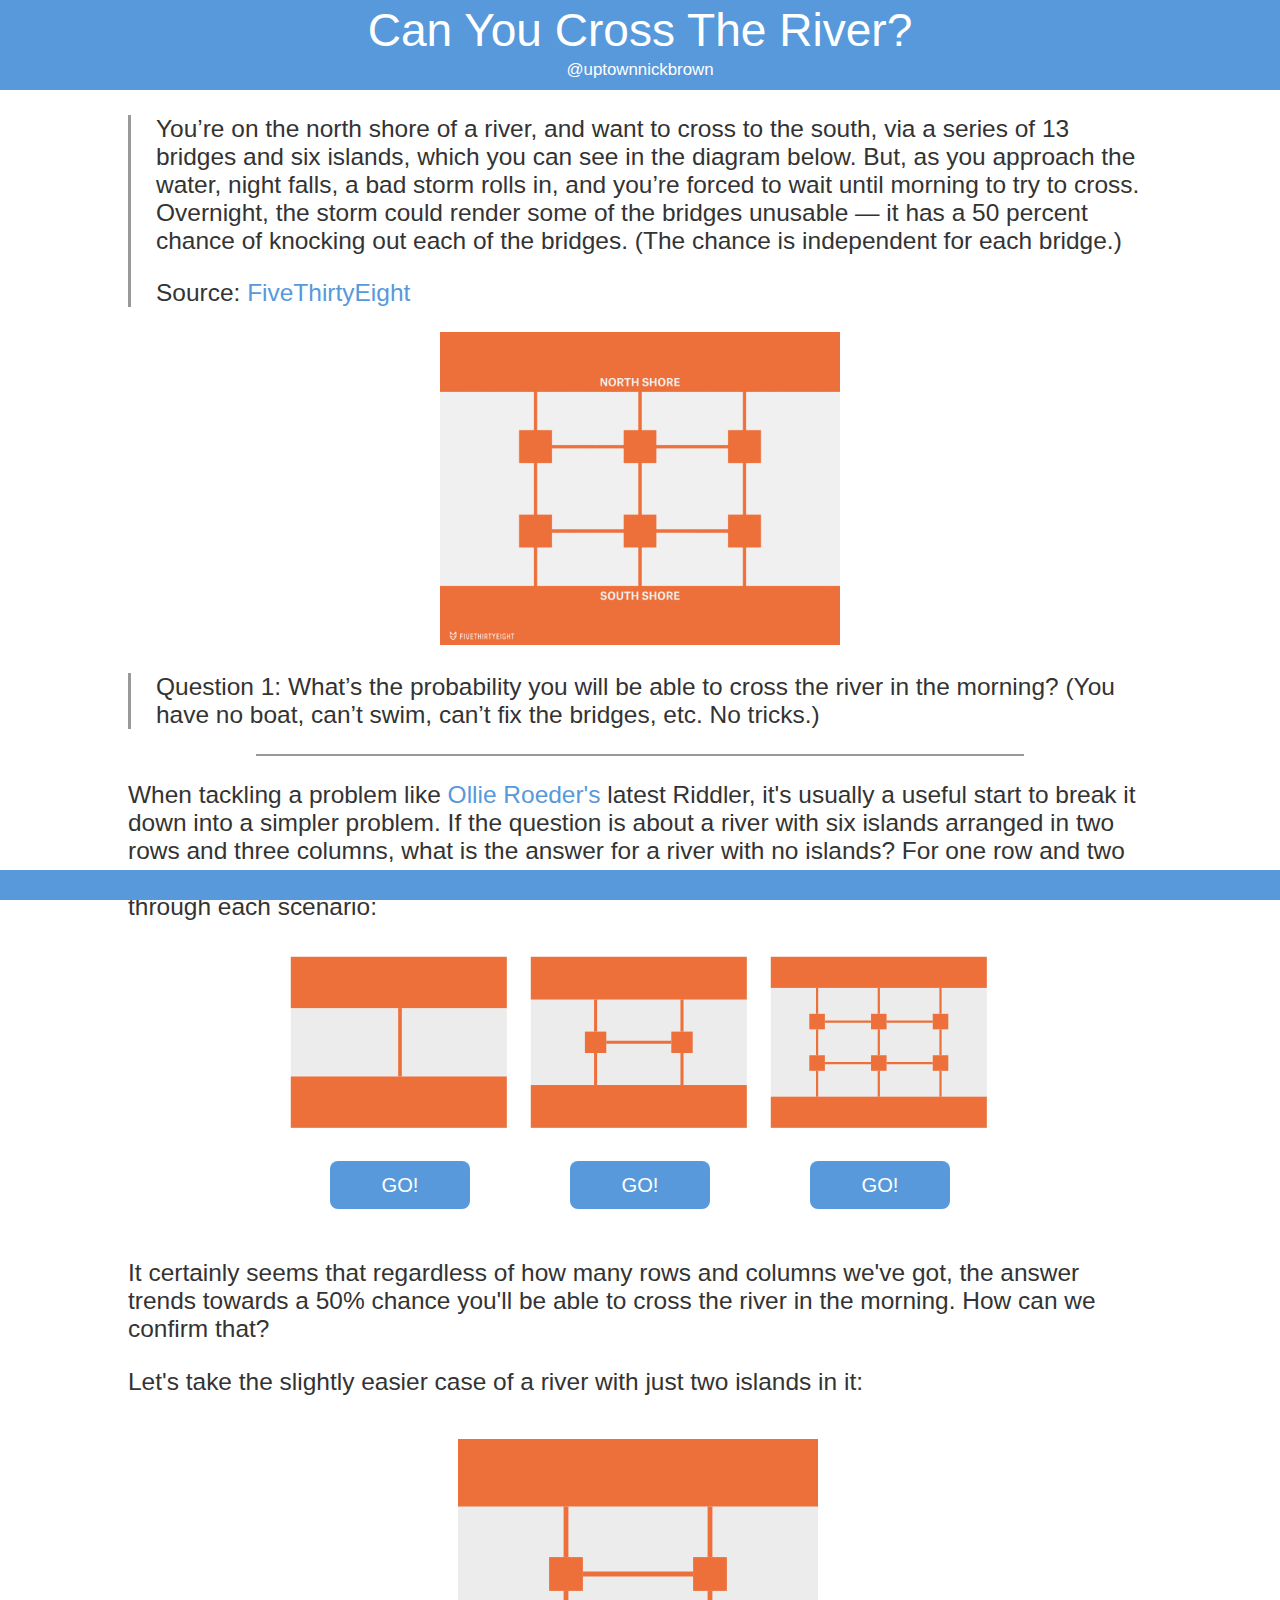
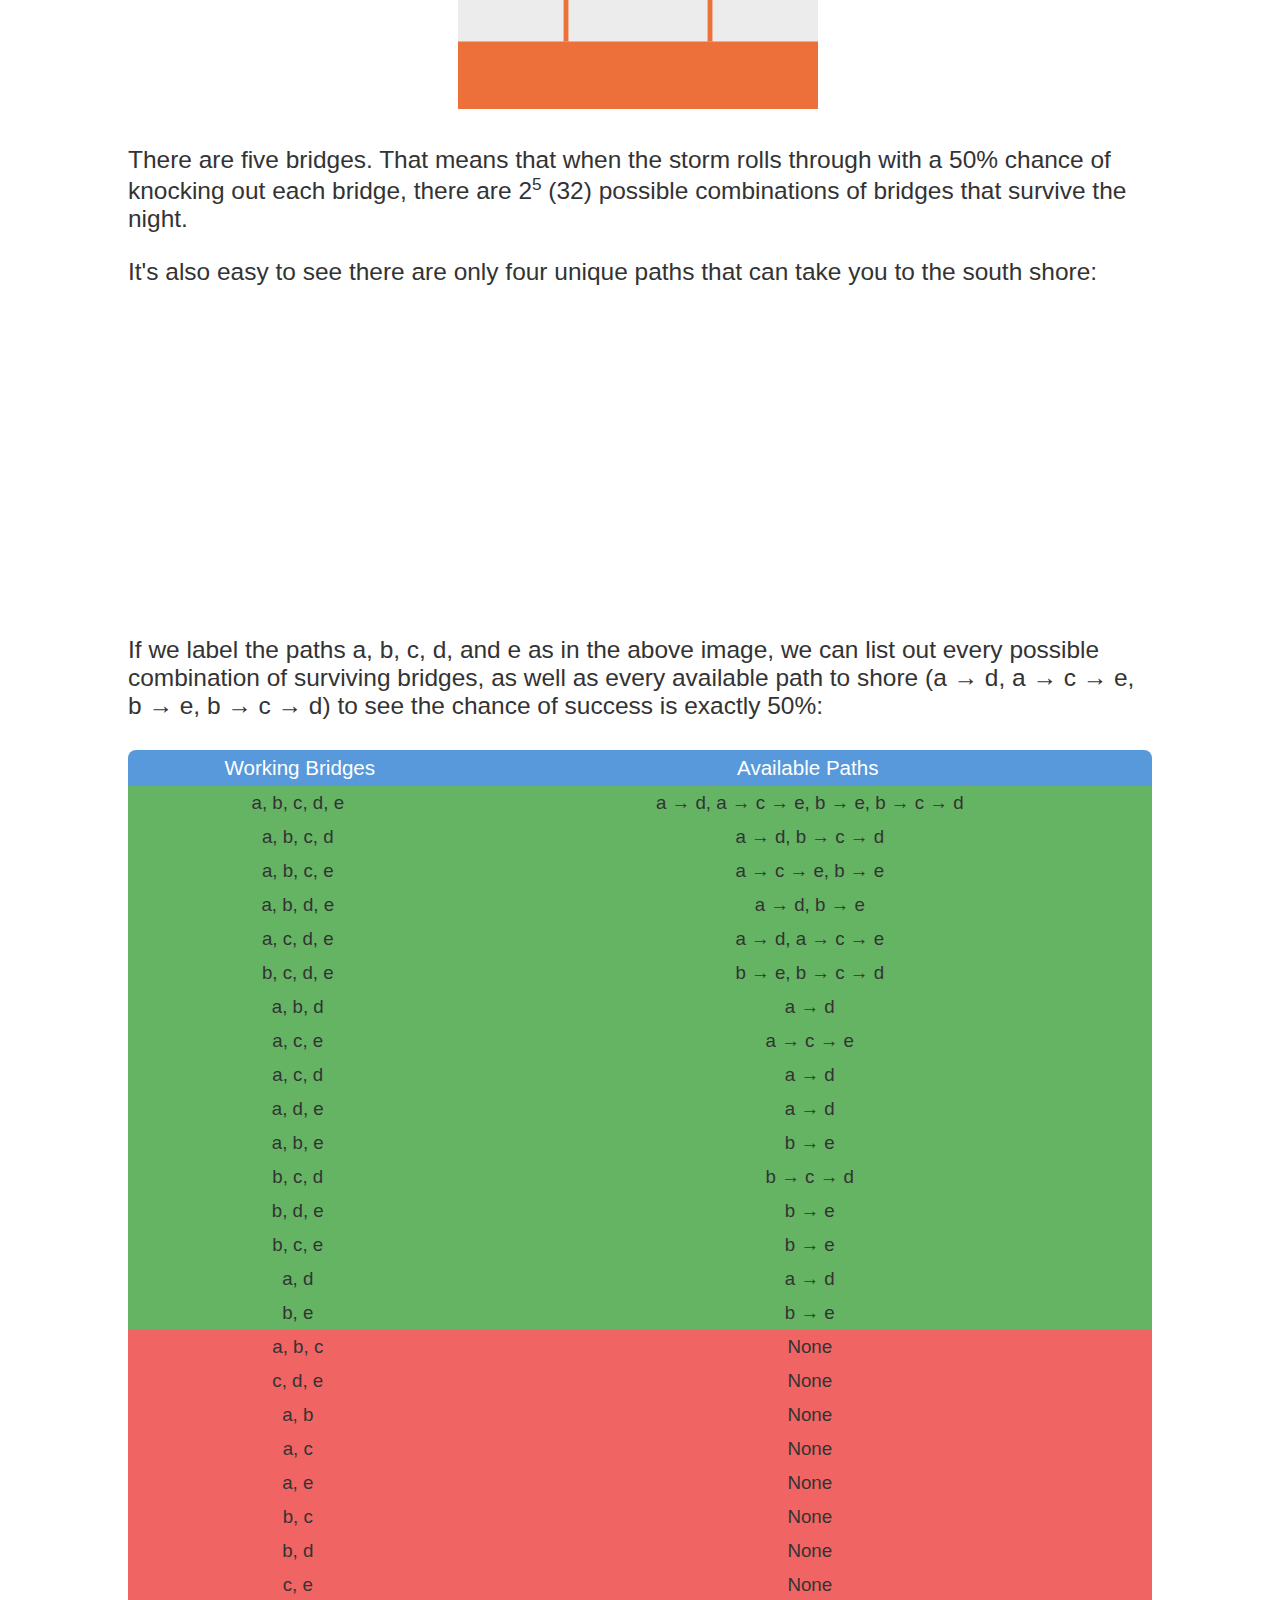
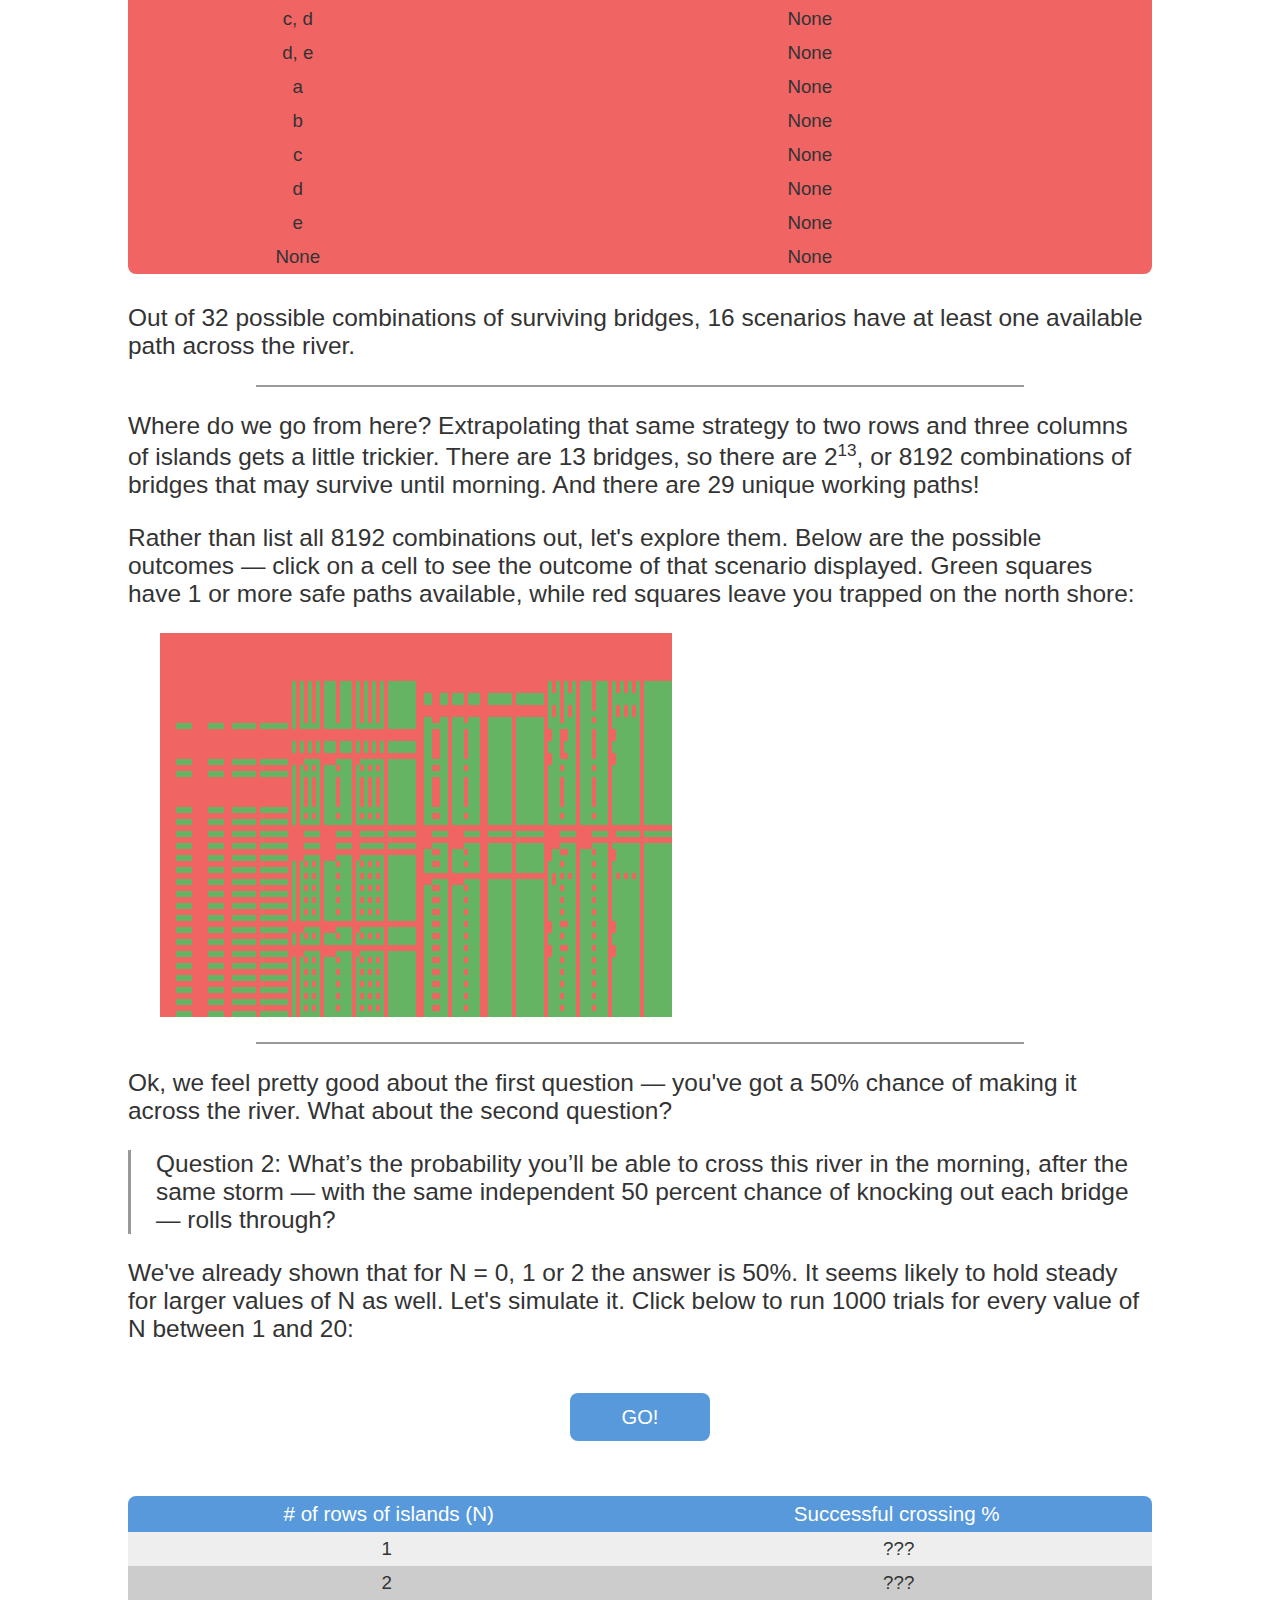
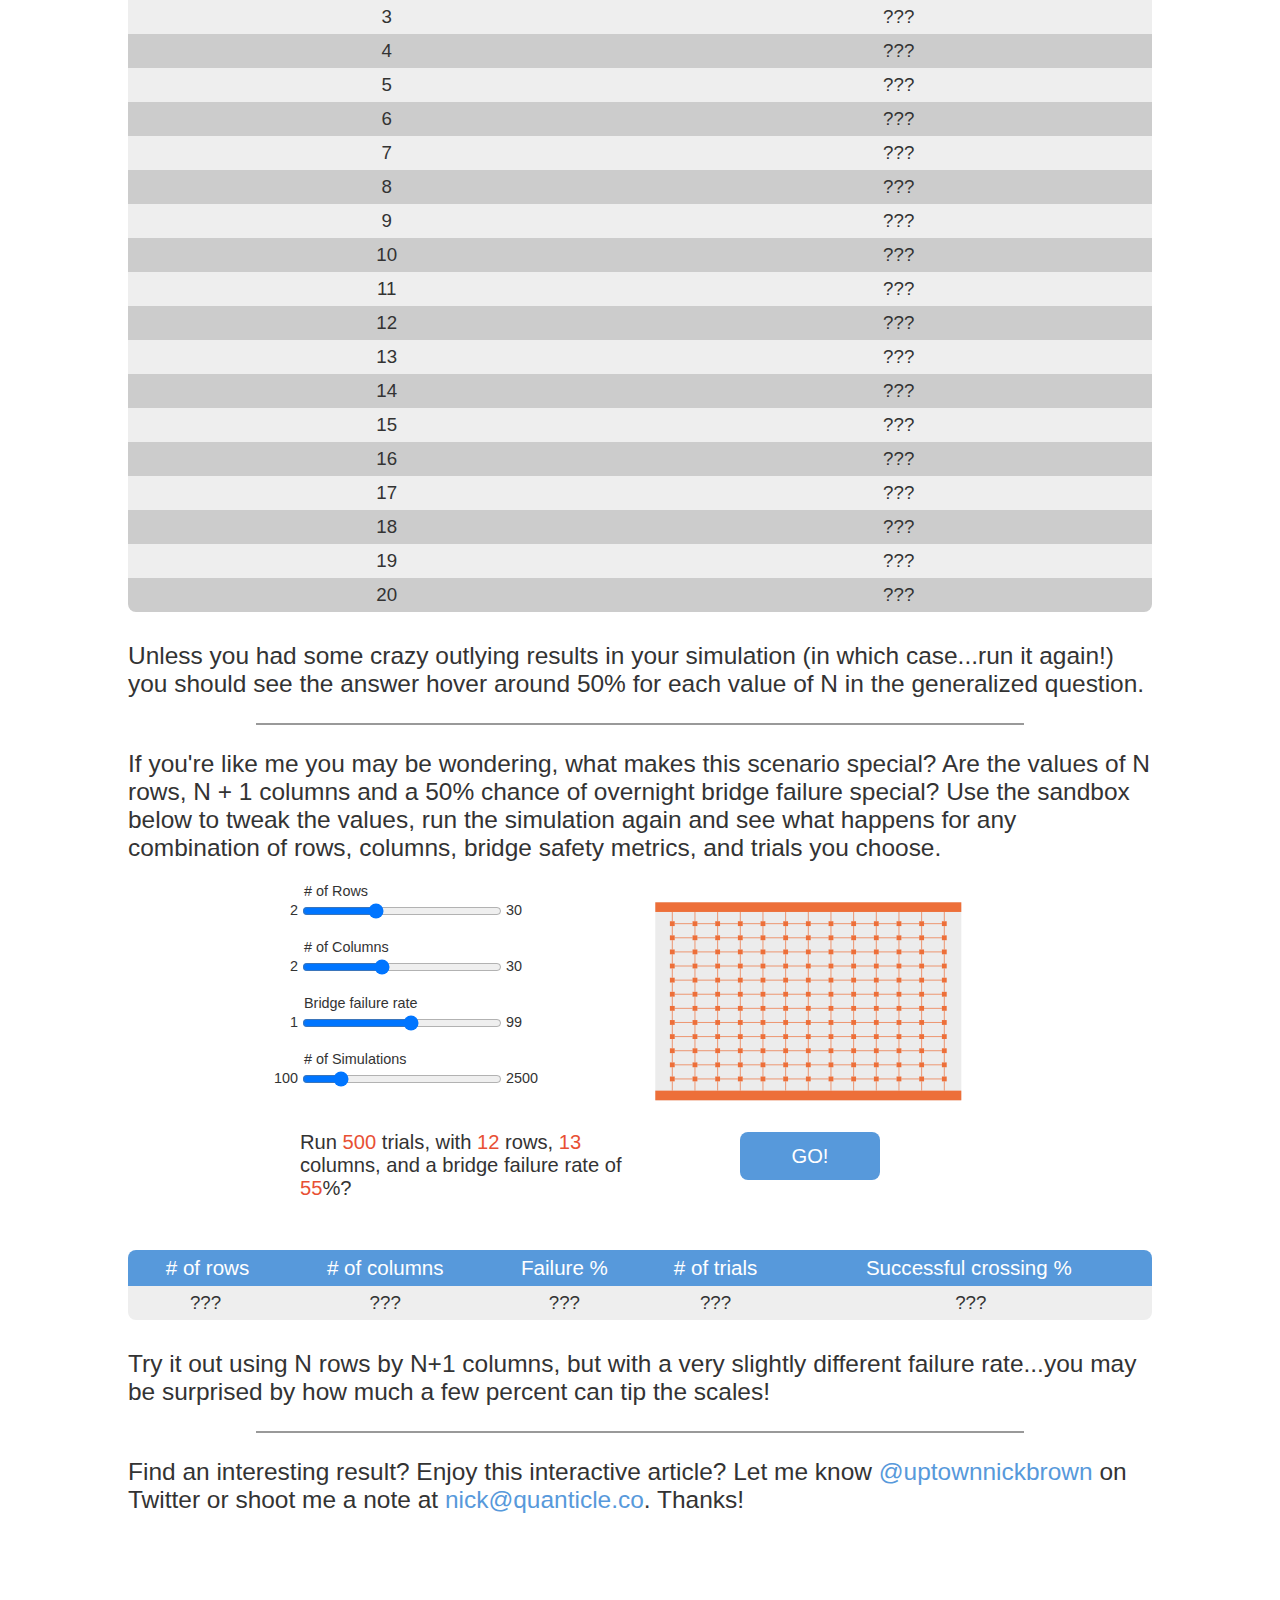
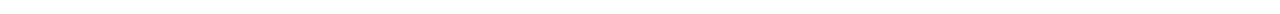
==== bridges/index.html @ 78961d3f "A little more copyediting and do %s not decimals for results" ====
<!DOCTYPE html>
<html>

<head>
  <meta charset="utf-8">
  <meta name="viewport" content="width=720px, initial-scale=1, user-scalable=no">
  <script type="text/javascript" src="./js/jquery-1.9.1.js"></script>
  <script type="text/javascript" src="./js/graphlib.js"></script>
  <script type="text/javascript" src="./js/heap.js"></script>
  <link rel="stylesheet" href="./css/style.css">
  <script type="text/javascript" src="./js/bridges.js"></script>
  <title>Night Falls. A Storm Rolls In. Can A Simulation Help You Cross The River?</title>
</head>

<body>
  <header>
    <h1>Can You Cross The River?</h1>
    <h3>
      <a class='twitter' href="https://twitter.com/uptownnickbrown">@uptownnickbrown</a>
    </h3>
  </header>
  <div class='mainContainer'>
    <section id='intro'>
      <blockquote>
        You’re on the north shore of a river, and want to cross to the south, via a series of 13 bridges and six islands, which you can see in the diagram below. But, as you approach the water, night falls, a bad storm rolls in, and you’re forced to wait until
        morning to try to cross. Overnight, the storm could render some of the bridges unusable — it has a 50 percent chance of knocking out each of the bridges. (The chance is independent for each bridge.)
        <p>Source: <a target="_blank" href="http://fivethirtyeight.com/features/night-falls-a-storm-rolls-in-can-you-cross-the-river/">FiveThirtyEight</a></p>
      </blockquote>
      <div class='introChart'>
        <img src='bridges.png'>
      </div>
      <blockquote>
        Question 1: What’s the probability you will be able to cross the river in the morning? (You have no boat, can’t swim, can’t fix the bridges, etc. No tricks.)
      </blockquote>
    </section>
    <hr/>
    <section id='simplify'>
      <p class='copy'>When tackling a problem like <a target="_blank"  href="https://twitter.com/ollie">Ollie Roeder's</a> latest Riddler, it's usually a useful start to break it down into a simpler problem. If the question is about a river with six islands arranged in two rows and three columns, what
        is the answer for a river with no islands? For one row and two columns of islands? Take a look at at these diagrams below and click to simulate 5000 runs through each scenario:</p>
      <div class='threeCharts'>
        <div class='inset zeroRow'>
            <div class='graphic'>
              </div>
              <div class="buttonBank">
                <button class="button goRedo">Go!</button>
              </div>
        </div>
        <div class='inset oneRow'>
          <div class='graphic'>
            </div>
            <div class="buttonBank">
              <button class="button goRedo go">Go!</button>
            </div>
        </div>
        <div class='inset twoRow'>
          <div class='graphic'>
            </div>
            <div class="buttonBank">
              <button class="button goRedo">Go!</button>
            </div>
        </div>
      </div>
      <p class='copy'>It certainly seems that regardless of how many rows and columns we've got, the answer trends towards a 50% chance you'll be able to cross the river in the morning. How can we confirm that?</p>
      <p class='copy'>Let's take the slightly easier case of a river with just two islands in it:</p>
      <div class='singleChart'>
        <div class='oneRow inset'>
          <div class='graphic'>
          </div>
        </div>
      </div>
      <p class='copy'>There are five bridges. That means that when the storm rolls through with a 50% chance of knocking out each bridge, there are 2<sup>5</sup> (32) possible combinations of bridges that survive the night.</p>
      <p class='copy'>It's also easy to see there are only four unique paths that can take you to the south shore:</p>
      <div class='singleChart'>
        <div class='oneRowAnimated inset'>
          <div class='graphic'>
          </div>
        </div>
      </div>
      <p class='copy'>If we label the paths a, b, c, d, and e as in the above image, we can list out every possible combination of surviving bridges, as well as every available path to shore (a → d, a → c → e, b → e, b → c → d) to see the chance of success is exactly 50%:</p>
      <table class='resultTable'>
        <thead>

 <tr>
            <th>Working Bridges</th>
            <th>Available Paths</th>
          </tr>
        </thead>
        <tbody class="pathResults">
          <tr> <td>a, b, c, d, e</td> <td>a → d, a → c → e, b → e, b → c → d</td> </tr>
          <tr> <td>a, b, c, d</td> <td>a → d, b → c → d</td> </tr>
          <tr> <td>a, b, c, e</td> <td>a → c → e, b → e</td> </tr>
          <tr> <td>a, b, d, e</td> <td>a → d, b → e</td> </tr>
          <tr> <td>a, c, d, e</td> <td>a → d, a → c → e</td> </tr>
          <tr> <td>b, c, d, e</td> <td>b → e, b → c → d</td> </tr>
          <tr> <td>a, b, d</td> <td>a → d</td> </tr>
          <tr> <td>a, c, e</td> <td>a → c → e</td> </tr>
          <tr> <td>a, c, d</td> <td>a → d</td> </tr>
          <tr> <td>a, d, e</td> <td>a → d</td> </tr>
          <tr> <td>a, b, e</td> <td>b → e</td> </tr>
          <tr> <td>b, c, d</td> <td>b → c → d</td> </tr>
          <tr> <td>b, d, e</td> <td>b → e</td> </tr>
          <tr> <td>b, c, e</td> <td>b → e</td> </tr>
          <tr> <td>a, d</td> <td>a → d</td> </tr>
 <tr> <td>b, e</td> <td>b → e</td> </tr>
 <tr class="noPaths"> <td>a, b, c</td> <td>None</td> </tr>
 <tr class="noPaths"> <td>c, d, e</td> <td>None</td> </tr>
 <tr class="noPaths"> <td>a, b</td> <td>None</td> </tr>
 <tr class="noPaths"> <td>a, c</td> <td>None</td> </tr>
 <tr class="noPaths"> <td>a, e</td> <td>None</td> </tr>
 <tr class="noPaths"> <td>b, c</td> <td>None</td> </tr>
 <tr class="noPaths"> <td>b, d</td> <td>None</td> </tr>
 <tr class="noPaths"> <td>c, e</td> <td>None</td> </tr>
 <tr class="noPaths"> <td>c, d</td> <td>None</td> </tr>
 <tr class="noPaths"> <td>d, e</td> <td>None</td> </tr>
 <tr class="noPaths"> <td>a</td> <td>None</td> </tr>
 <tr class="noPaths"> <td>b</td> <td>None</td> </tr>
 <tr class="noPaths"> <td>c</td> <td>None</td> </tr>
 <tr class="noPaths"> <td>d</td> <td>None</td> </tr>
 <tr class="noPaths"> <td>e</td> <td>None</td> </tr>
 <tr class="noPaths"> <td>None</td> <td>None</td> </tr>
</tbody>
      </table>
      <p class='copy'>Out of 32 possible combinations of surviving bridges, 16 scenarios have at least one available path across the river.
    </section>
      <hr/>
    <section id='question-1'>
      <p class='copy'>Where do we go from here? Extrapolating that same strategy to two rows and three columns of islands gets a little trickier. There are 13 bridges, so there are 2<sup>13</sup>, or 8192 combinations of bridges that may survive until morning. And there are 29 unique working paths!</p>
      <!--<div class='singleChart'>
        <div class='twoRowAnimated inset'>
          <div class='graphic'>
          </div>
        </div>
      </div> -->
      <p class='copy'>Rather than list all 8192 combinations out, let's explore them. Below are the possible outcomes — click on a cell to see the outcome of that scenario displayed. Green squares have 1 or more safe paths available, while red squares leave you trapped on the north shore:</p>
      <div class='twoCharts'>
        <div class='allCombos'>
        </div>
        <div class='comboDisplay'>
        </div>
      </div>
    </section>
      <hr/>
    <section id='question-2'>
      <p class='copy'>Ok, we feel pretty good about the first question — you've got a 50% chance of making it across the river. What about the second question?</p>
      <blockquote>
        Question 2: What’s the probability you’ll be able to cross this river in the morning, after the same storm — with the same independent 50 percent chance of knocking out each bridge — rolls through?
      </blockquote>
      <p class='copy'>We've already shown that for N = 0, 1 or 2 the answer is 50%. It seems likely to hold steady for larger values of N as well. Let's simulate it. Click below to run 1000 trials for every value of N between 1 and 20:</p>
      <div class="buttonBank">
        <button class="button goRedo go">Go!</button>
      </div>
          <table class='resultTable'>
            <thead>

 <tr>
                <th># of rows of islands (N)</th>
                <th>Successful crossing %</th>
              </tr>
            </thead>
            <tbody class="simulationResults">

 <tr>
                <td>1</td>
                <td>???</td>
              </tr>

 <tr>
                <td>2</td>
                <td>???</td>
              </tr>

 <tr>
                <td>3</td>
                <td>???</td>
              </tr>

 <tr>
                <td>4</td>
                <td>???</td>
              </tr>

 <tr>
                <td>5</td>
                <td>???</td>
              </tr>

 <tr>
                <td>6</td>
                <td>???</td>
              </tr>

 <tr>
                <td>7</td>
                <td>???</td>
              </tr>

 <tr>
                <td>8</td>
                <td>???</td>
              </tr>

 <tr>
                <td>9</td>
                <td>???</td>
              </tr>

 <tr>
                <td>10</td>
                <td>???</td>
              </tr>

 <tr>
                <td>11</td>
                <td>???</td>
              </tr>

 <tr>
                <td>12</td>
                <td>???</td>
              </tr>

 <tr>
                <td>13</td>
                <td>???</td>
              </tr>

 <tr>
                <td>14</td>
                <td>???</td>
              </tr>

 <tr>
                <td>15</td>
                <td>???</td>
              </tr>

 <tr>
                <td>16</td>
                <td>???</td>
              </tr>

 <tr>
                <td>17</td>
                <td>???</td>
              </tr>

 <tr>
                <td>18</td>
                <td>???</td>
              </tr>

 <tr>
                <td>19</td>
                <td>???</td>
              </tr>

 <tr>
                <td>20</td>
                <td>???</td>
              </tr>
            </tbody>
          </table>
          <p class='copy'>Unless you had some crazy outlying results in your simulation (in which case...run it again!) you should see the answer hover around 50% for each value of N in the generalized question.</p>
    </section>
  <hr/>
    <section id='explore'>
      <p class='copy'>If you're like me you may be wondering, what makes this scenario special? Are the values of N rows, N + 1 columns and a 50% chance of overnight bridge failure special? Use the sandbox below to tweak the values, run the simulation again and see what happens for any combination of rows, columns, bridge safety metrics, and trials you choose.</p>
      <div class='simulation'>
        <div class='controls'>
          <div class="slider rowSlider">
            <div class='slider-label'># of Rows</div>
            <input id="slider-input" class="slider-input" type="range" min="2" value="12" max="30">
          </div>
          <div class="slider colSlider">
            <div class='slider-label'># of Columns</div>
            <input id="slider-input" class="slider-input" type="range" min="2" value="13" max="30">
          </div>
          <div class="slider bridgeSlider">
            <div class='slider-label'>Bridge failure rate</div>
            <input id="slider-input" class="slider-input" type="range" min="1" value="55" max="99">
          </div>
          <div class="slider simSlider">
            <div class='slider-label'># of Simulations</div>
            <input id="slider-input" class="slider-input" type="range" min="100" value="500" max="2500">
          </div>
          <p class='simulationTag'>Run <span class='liveResult trialCount'></span> trials, with <span class='liveResult rowCount'></span> rows, <span class='liveResult columnCount'></span> columns, and a bridge failure rate of <span class='liveResult percentage'></span>%?</p>
        </div>
        <div class='simOutput'>
          <div class='inset'>
            <div class='graphic'>
            </div>
          </div>
          <div class="buttonBank">
            <button class="button goRedo">Go!</button>
          </div>
        </div>
        </div>
        <div class='output'>
          <table class='resultTable'>
            <thead>
              <tr>
                <th># of rows</th>
                <th># of columns</th>
                <th>Failure %</th>
                <th># of trials</th>
                <th>Successful crossing %</th>
              </tr>
            </thead>
            <tbody class="customSimResults">
              <tr class='dummyRow'><td>???</td><td>???</td><td>???</td><td>???</td><td>???</td></tr>
            </tbody>
          </table>
        </div>
        <p class='copy '>Try it out using N rows by N+1 columns, but with a very slightly different failure rate...you may be surprised by how much a few percent can tip the scales!</p>
        <hr/>
      <p class='copy '>Find an interesting result? Enjoy this interactive article? Let me know <a target="_blank"  class='twitter' href="https://twitter.com/uptownnickbrown">@uptownnickbrown</a> on Twitter or shoot me a note at <a id='twitter' href="mailto:nick@quanticle.co">nick@quanticle.co</a>. Thanks!</p>

    </section>
  <footer>
</footer>
</body>

</html>
---- bridges/css/style.css ----
/* General styles */

body {
    font-family: Roboto, Helvetica, Arial;
    font-size: .9em;
    color: #333;
    margin: 0;
}

.mainContainer {
    width:100%;
    min-width:720px;
	margin: 0 auto;
}

section {
	margin: 0 auto;
}

hr {
  color: #999;
  border: 1px solid #999;
  margin: 25px 20% 25px 20%;
}

header {
    width: 100%;
    height: 90px;
    background-color: #5799db;
    clear: both;
    min-width:720px;
}
footer {
    height: 30px;
    background-color: #5799db;
    width: 100%;
    position: fixed;
    bottom: 0;
    border-top: 2px solid white;
}

.tenRunTrial {
	background: #efefff;
	width: 100%;
	padding-top: 10px;
	padding-bottom: 25px;
}

/* Fun Buttons */

.button {
    width: 140px;
    height: 48px;
    text-align: center;
    line-height: 48px;
    border-radius: 8px;
    font-family: Roboto, Helvetica, Arial;
    font-size: 1.4em;
    background-color: #5799db;
    color: #fff;
    text-transform: uppercase;
    text-decoration: none;
        border: 0;
        cursor: pointer;
        overflow: visible;
        padding: 0;
        -webkit-appearance: button; /* for input */
        -webkit-user-select: none; /* for button */
           -moz-user-select: none;
            -ms-user-select: none;
            margin: 25px auto;
}


.buttonBank {
	margin: 0 auto;
	width: 100%;
	text-align: center;
  display: inline-block;
}


@-webkit-keyframes pulse {
  0% { background-color: #5799db; -webkit-transform:rotate(0deg); transform:rotate(0deg); width: 140px;}
  1% { background-color: #5799db; -webkit-transform:rotate(5deg); transform:rotate(5deg);}
  2% { -webkit-transform:rotate(-4deg); transform:rotate(-4deg);}
  3% { background-color: #59b1f0; -webkit-transform:rotate(3deg); transform:rotate(3deg); width: 160px;}
  4% { -webkit-transform:rotate(-2deg); transform:rotate(-2deg);}
  5% { background-color: #5799db; -webkit-transform:rotate(0deg);  transform:rotate(0deg); width: 140px;}
}


a.button.go {
  -webkit-animation-name: pulse;
  -moz-animation-name: pulse;
  animation-name: pulse;
  -webkit-animation-duration: 15s;
  -moz-animation-duration: 15s;
  animation-duration: 15s;
  -webkit-animation-iteration-count: 2;
  -moz-animation-iteration-count: 2;
  animation-iteration-count: 2;
}

.go:hover {
	-webkit-animation: pulse 15s 1;
	-moz-animation: pulse 15s 1;
	animation: pulse 15s 1;
}




/* Typography */

blockquote {
  box-sizing:border-box;
  border-left: 3px solid #999;
  padding-left:25px;
}

blockquote, .copy, label, output {
    font-family: Roboto, Helvetica, Arial;
    vertical-align: middle;
    text-align: left;
    margin: 25px auto;
    text-decoration: none;
    font-weight: 100;
    font-size: 1.7em;
        max-width:1024px;
        width:80%;
        text-decoration: none;
}

.simulationTag {
  font-weight: 100;
  font-size: 1.4em;
}

.controls {
  width: 50%;
}

.simOutput {
  width: 50%;
  height: 220px;
  align-items: center;
}

.simOutput .graphic {
  width:100%;
  height:220px;
  margin: 0 auto;
  align-items: center;
}

.copy a {
      text-decoration: none;
      color: #5799db;
}

.buttonBank .copy {
	vertical-align: baseline;
}

.sliderBank {
	display: block;
	margin: 25px auto;
	text-align: center;
}

#explore {
	margin-bottom: 100px;
}

h1 {
    font-family: Roboto, Helvetica, Arial;
    line-height: 60px;
    vertical-align: middle;
    font-size: 3.2em;
    text-align: center;
    margin: 0 0 0 0;
    color: #fff;
    font-weight: 500;
}
h3 {
    font-family: Roboto, Helvetica, Arial;
    vertical-align: middle;
    text-align: center;
    margin: 0;
    color: #fff;
    text-decoration: none;
    font-weight: 300;
}
.twitter {
    color: #fff;
    text-decoration: none;
}

.copy .twitter {
  color: #5799db;
}

blockquote a {
  color: #5799db;
  text-decoration:none;
}

.copyright {
    text-align: right;
    line-height: 3px;
    color: #fff;
    font-family: Roboto, Helvetica, Arial;
    padding-right: 15px;
}

sup {
  font-size: .7em;
}

/* Bridge charts */
.introChart {
  width:400px;
  margin: 0px auto;
}

.introChart img {
  width: 100%;
}

.simulation {
  width:680px;
  margin: 0px auto;
  display:flex;
}

.threeCharts {
  width:720px;
  margin: 0px auto;
  display:flex;
}

.threeCharts .inset {
  width:240px;
  margin: 0px auto;
}

.threeCharts .inset .graphic {
  width:100%;
  height:190px;
  margin: 0 auto;
}

.threeCharts svg {
  transition: all 300ms;
}

.result {
    font-family: Roboto, Helvetica, Arial;
    vertical-align: middle;
    text-align: center;
    margin: 5px auto;
    text-decoration: none;
    font-weight: 100;
}

.twoCharts {
  width:90%;
  max-width: 1024px;
  min-width:900px;
  margin: 0px auto;
  display:flex;
  align-items: center;
}

.twoCharts .inset {
  width:340px;
  margin: 0px auto;
}

.allCombos {
  margin: 0px auto;
  width: 512px;
  height: 384px;
}

.twoCharts .comboDisplay {
  margin: 0px auto;
  width: 384px;
  height: 384px;
}

.singleChart {
  width:600px;
  margin: 0px auto;
}

.singleChart .inset .graphic{
  width:400px;
  margin: 0px auto;
  height:300px;
}

/* Live Results */


/* Table styles */
.resultTable {
    margin: 30px auto;
    font-family: Roboto, Helvetica, Arial;
    font-size: 1.3em;
    border-spacing: 0px;
    width: 80%;
    font-weight: 300;
}

.resultTable td {
    padding: 6px 6px 6px 6px;
}
.resultTable th {
    font-size: 1.1em;
    padding: 6px 2px 6px 2px;
    font-weight: 400;
}
.resultTable tr {
    margin-bottom: .5em;
}

thead tr {
    background-color: #5799db;
    color: #fff;
}
thead tr th:first-child {
    border-top-left-radius: 8px;
    padding-left: 6px;
}
thead tr th:last-child {
    border-top-right-radius: 8px;
    padding-right: 6px;
}

tbody tr:last-child td:first-child {
    border-bottom-left-radius: 8px;
}
tbody tr:last-child td:last-child {
    border-bottom-right-radius: 8px;
}

th, td {
    text-align: center;

}

.pathResults tr {
  background-color:#64B464;
}

.pathResults .noPaths {
  background-color: #F06464;
}

.simulationResults tr:nth-child(odd) {
    background-color: #eee;
}
.simulationResults tr:nth-child(even) {
    background-color: #ccc;
}
.customSimResults tr:nth-child(odd) {
    background-color: #eee;
}
.customSimResults tr:nth-child(even) {
    background-color: #ccc;
}

/* Live Results */
.liveResult {
	color: #e85034;
	font-weight: 300;
	transition: all 0.5s ease-out;
}

/* Media Queries have to come last */

@media screen and (max-width: 1260px) {


}

@media screen and (max-width: 1000px) {
  .twoCharts {
display: block;
min-width:720px;
  }

      .allCombos {
    margin: 0px auto;
    width: 512px;
    height: 384px;
  }

  .twoCharts .comboDisplay {

    display:block;
    margin: 25px auto;
    width: 460px;
    height: 0px;
  }
}

/* Sliders */

/* Number slider ------------------- */

.slider {
    position: relative;
    display: block;
    margin: -4px 6px 0 0;
    height: 60px;
    width: 200px;
}


/* Label ------------------- */

.slider-label {
  margin-left:4px;
  margin-bottom:2px;
}

.slider:active .slider-label {
    color: hsla(0,0%,0%,.7);
    transition-delay: 0;
}


/* Input ------------------- */

.slider-input {
    position: relative;
    vertical-align: middle;
    width: 200px;
    border-radius: 20px;
    background: hsl(0,0%,80%);
    box-shadow: 0 1px 0 hsla(0,0%,100%,.6);
    overflow: hidden;
}

.slider-input::-webkit-slider-thumb,
.slider-input::slider-thumb {
    appearance: none;
    border-radius: 20px;
    width: 20px;
    height: 20px;
    border: 5px solid hsl(0,0%,80%);
    cursor: pointer;
    background: hsl(0,0%,40%);
    box-shadow: inset 0 1px 2px hsla(0,0%,0%,.4);
    transition: border-width .2s cubic-bezier(.26, .08, .15, 1);
}

.slider-input:active::-webkit-slider-thumb,
.slider-input:active::slider-thumb {
    border: 0px solid hsl(0,0%,80%);
    transition-duration: .1;
}

.min {
  position: absolute;
  top: 19px;
  left: -10px;
}


.simSlider .min {
  position: absolute;
  top: 19px;
  left: -26px;
}

.max {
  position: absolute;
  top: 19px;
  left: 206px;
}

@media screen and (max-width: 720px) {
  .twoCharts .comboDisplay {

    display:block;
    margin: 25px auto;
    width: 350px;
    height: 0px;
  }
}

@media screen and (max-width: 600px) {

}

@media screen and (max-width: 420px) {
    h1 {
        font-size: 2.4em;
        line-height: 40px;
    }
    h3 {
        font-size: 1em;
    }
    header {
        height: 70px;
    }
}
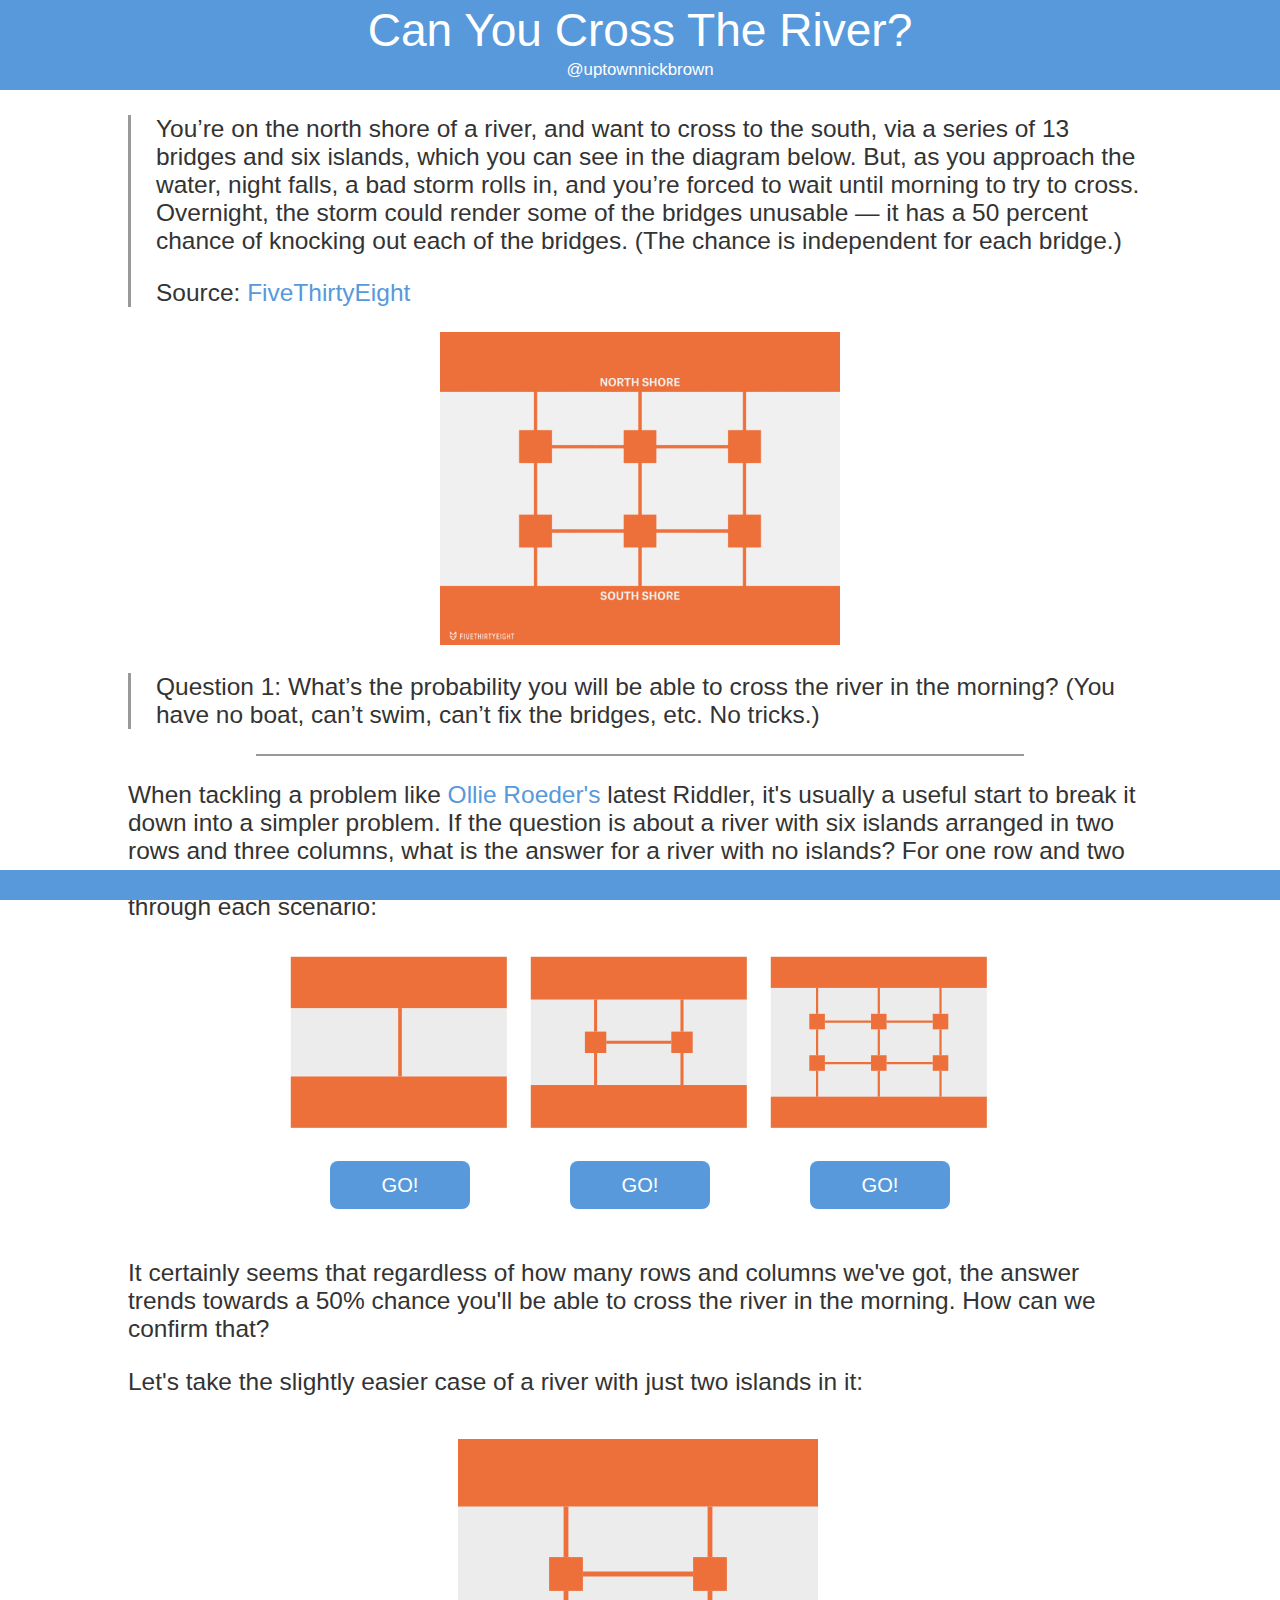
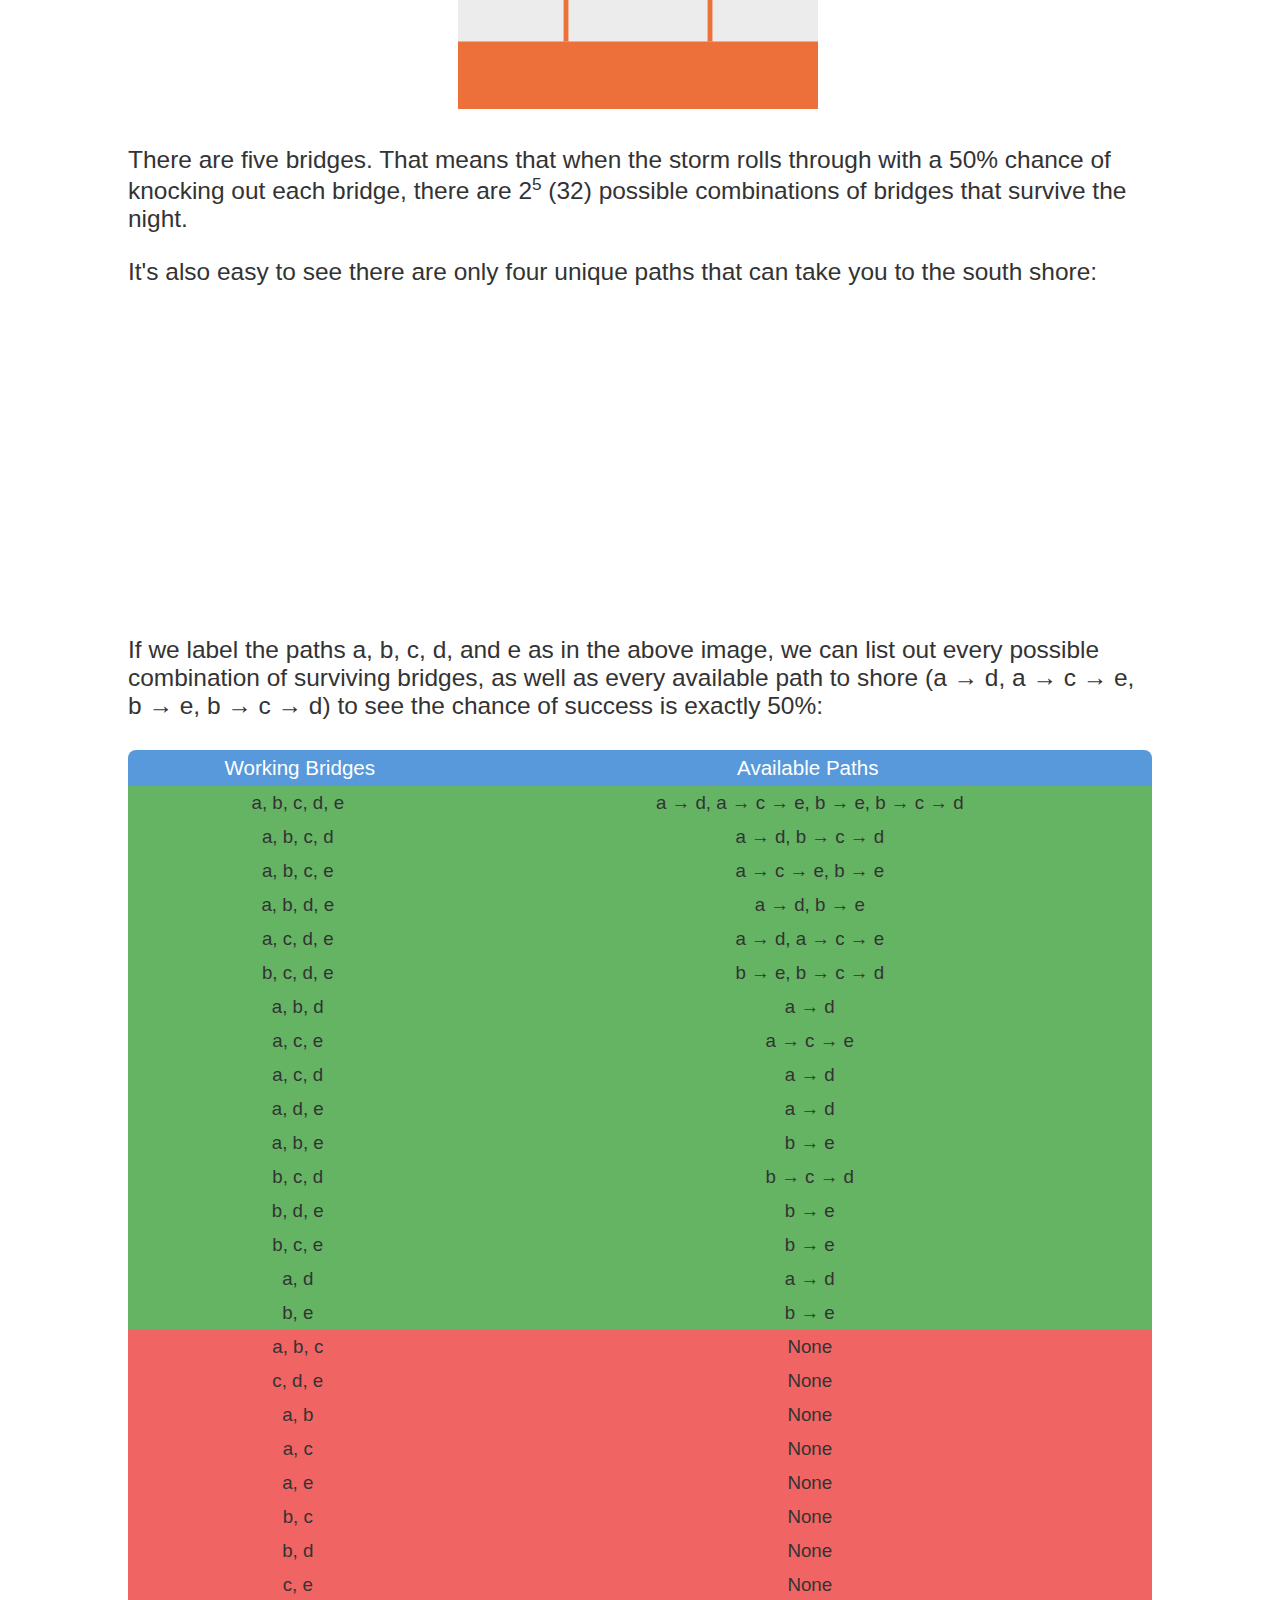
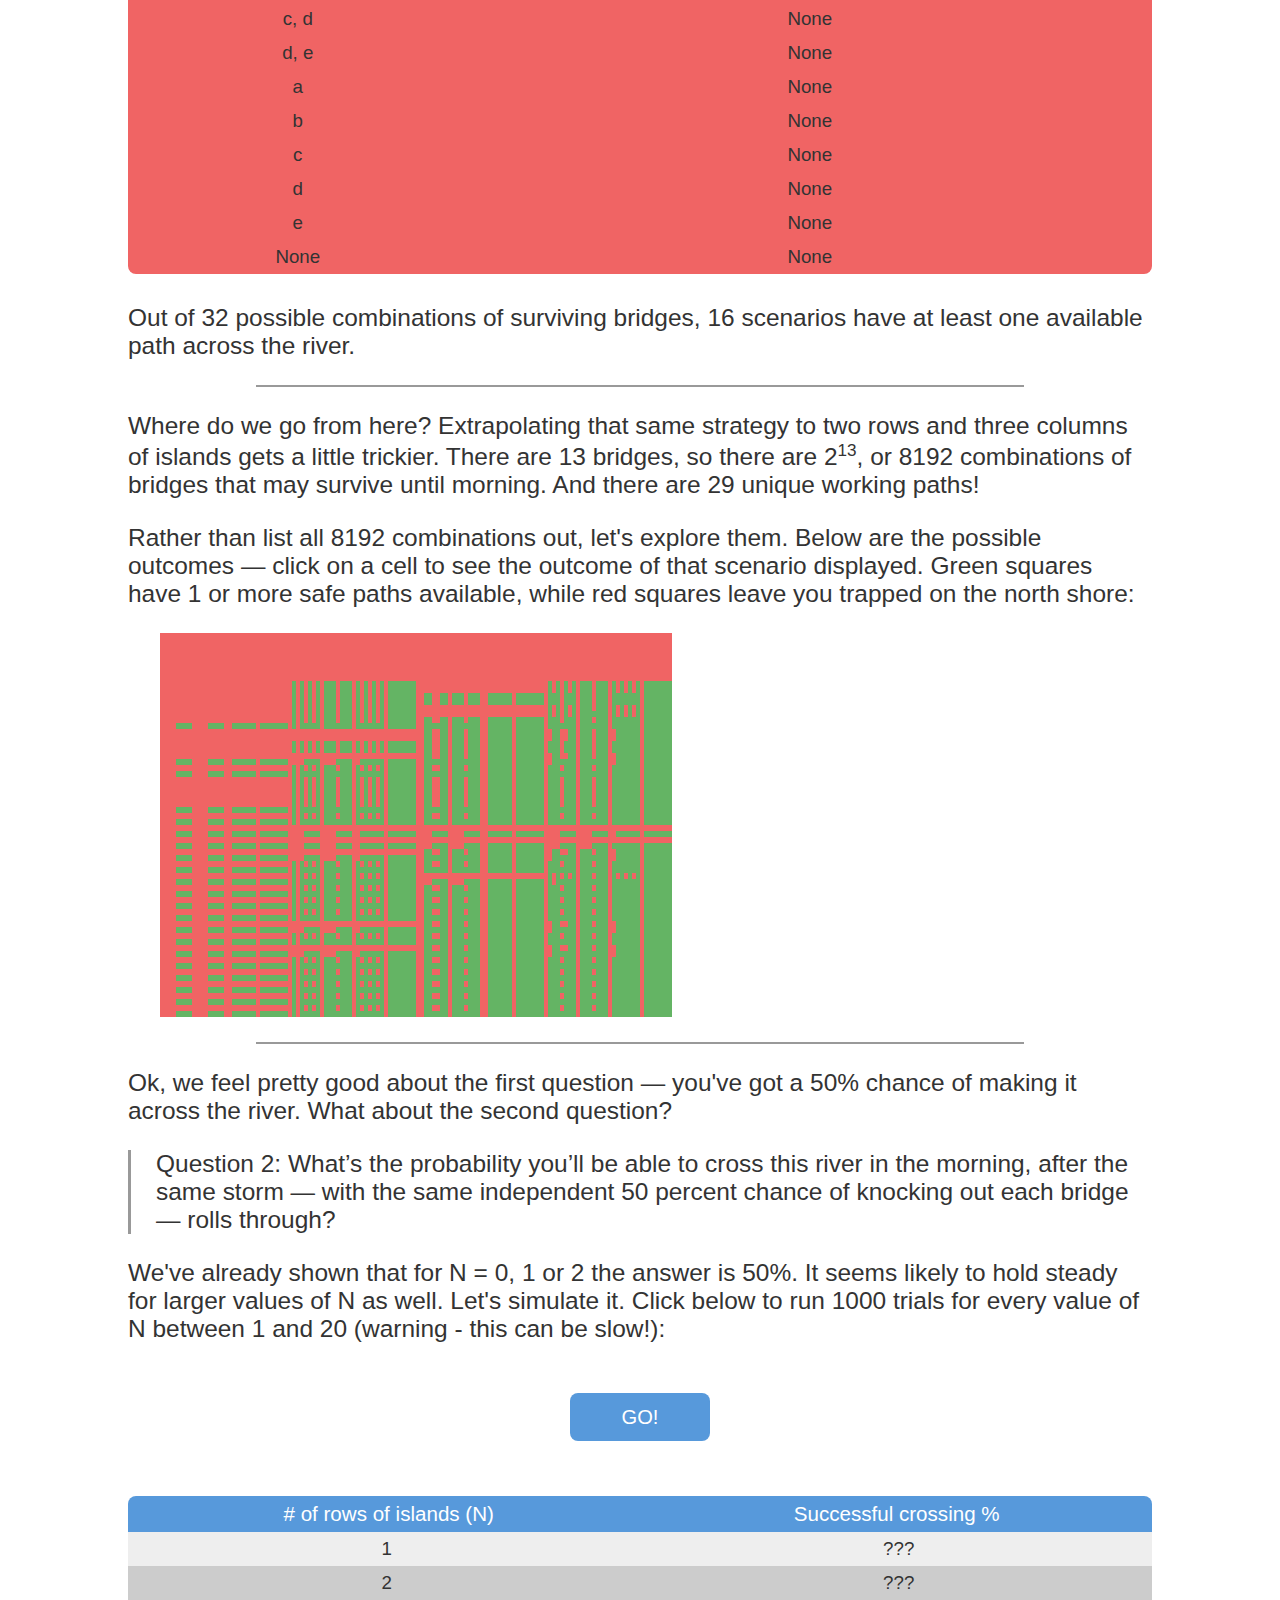
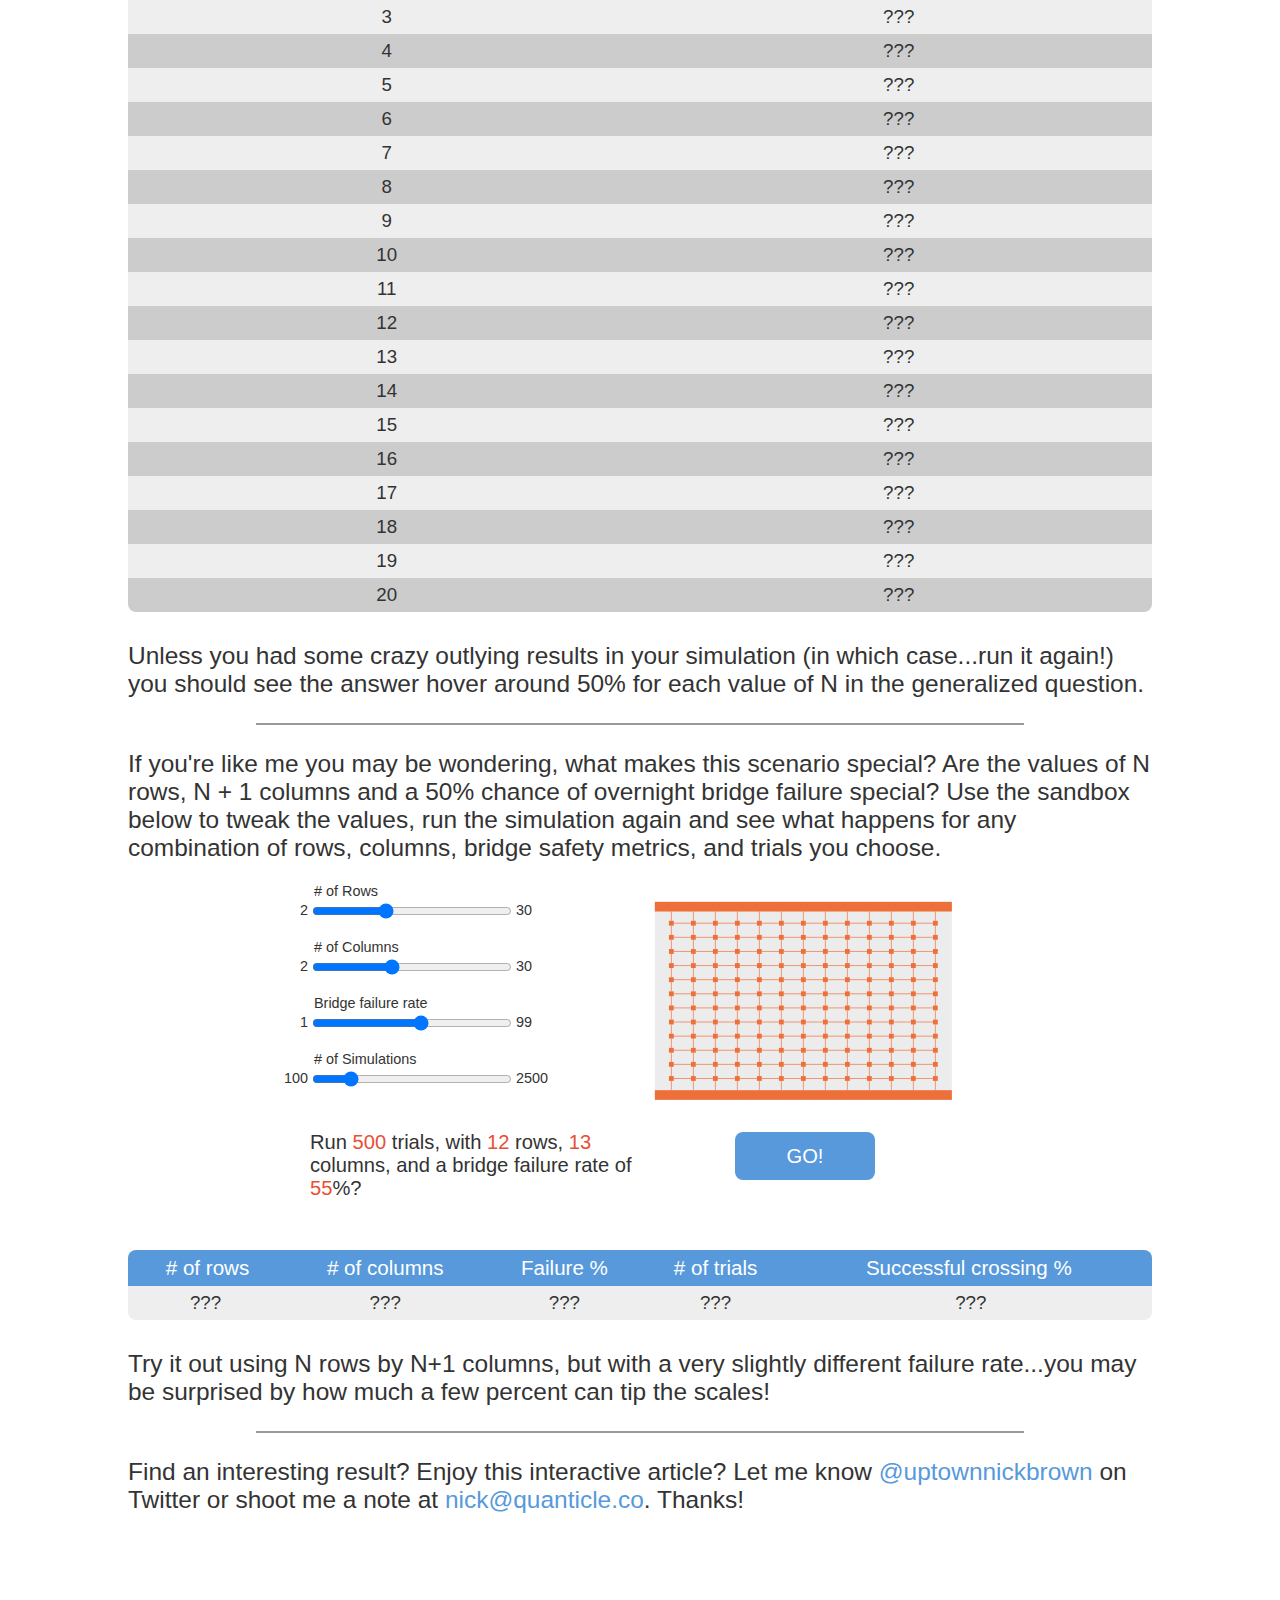
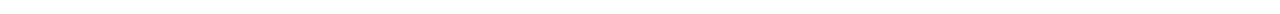
==== commit e917d6a1: "Tweaks for phones" ====
--- a/bridges/index.html
+++ b/bridges/index.html
@@ -145,7 +145,7 @@
       <blockquote>
         Question 2: What’s the probability you’ll be able to cross this river in the morning, after the same storm — with the same independent 50 percent chance of knocking out each bridge — rolls through?
       </blockquote>
-      <p class='copy'>We've already shown that for N = 0, 1 or 2 the answer is 50%. It seems likely to hold steady for larger values of N as well. Let's simulate it. Click below to run 1000 trials for every value of N between 1 and 20:</p>
+      <p class='copy'>We've already shown that for N = 0, 1 or 2 the answer is 50%. It seems likely to hold steady for larger values of N as well. Let's simulate it. Click below to run 1000 trials for every value of N between 1 and 20 (warning - this can be slow!):</p>
       <div class="buttonBank">
         <button class="button goRedo go">Go!</button>
       </div>
--- a/bridges/css/style.css
+++ b/bridges/css/style.css
@@ -229,7 +229,7 @@
 }
 
 .simulation {
-  width:680px;
+  width:660px;
   margin: 0px auto;
   display:flex;
 }
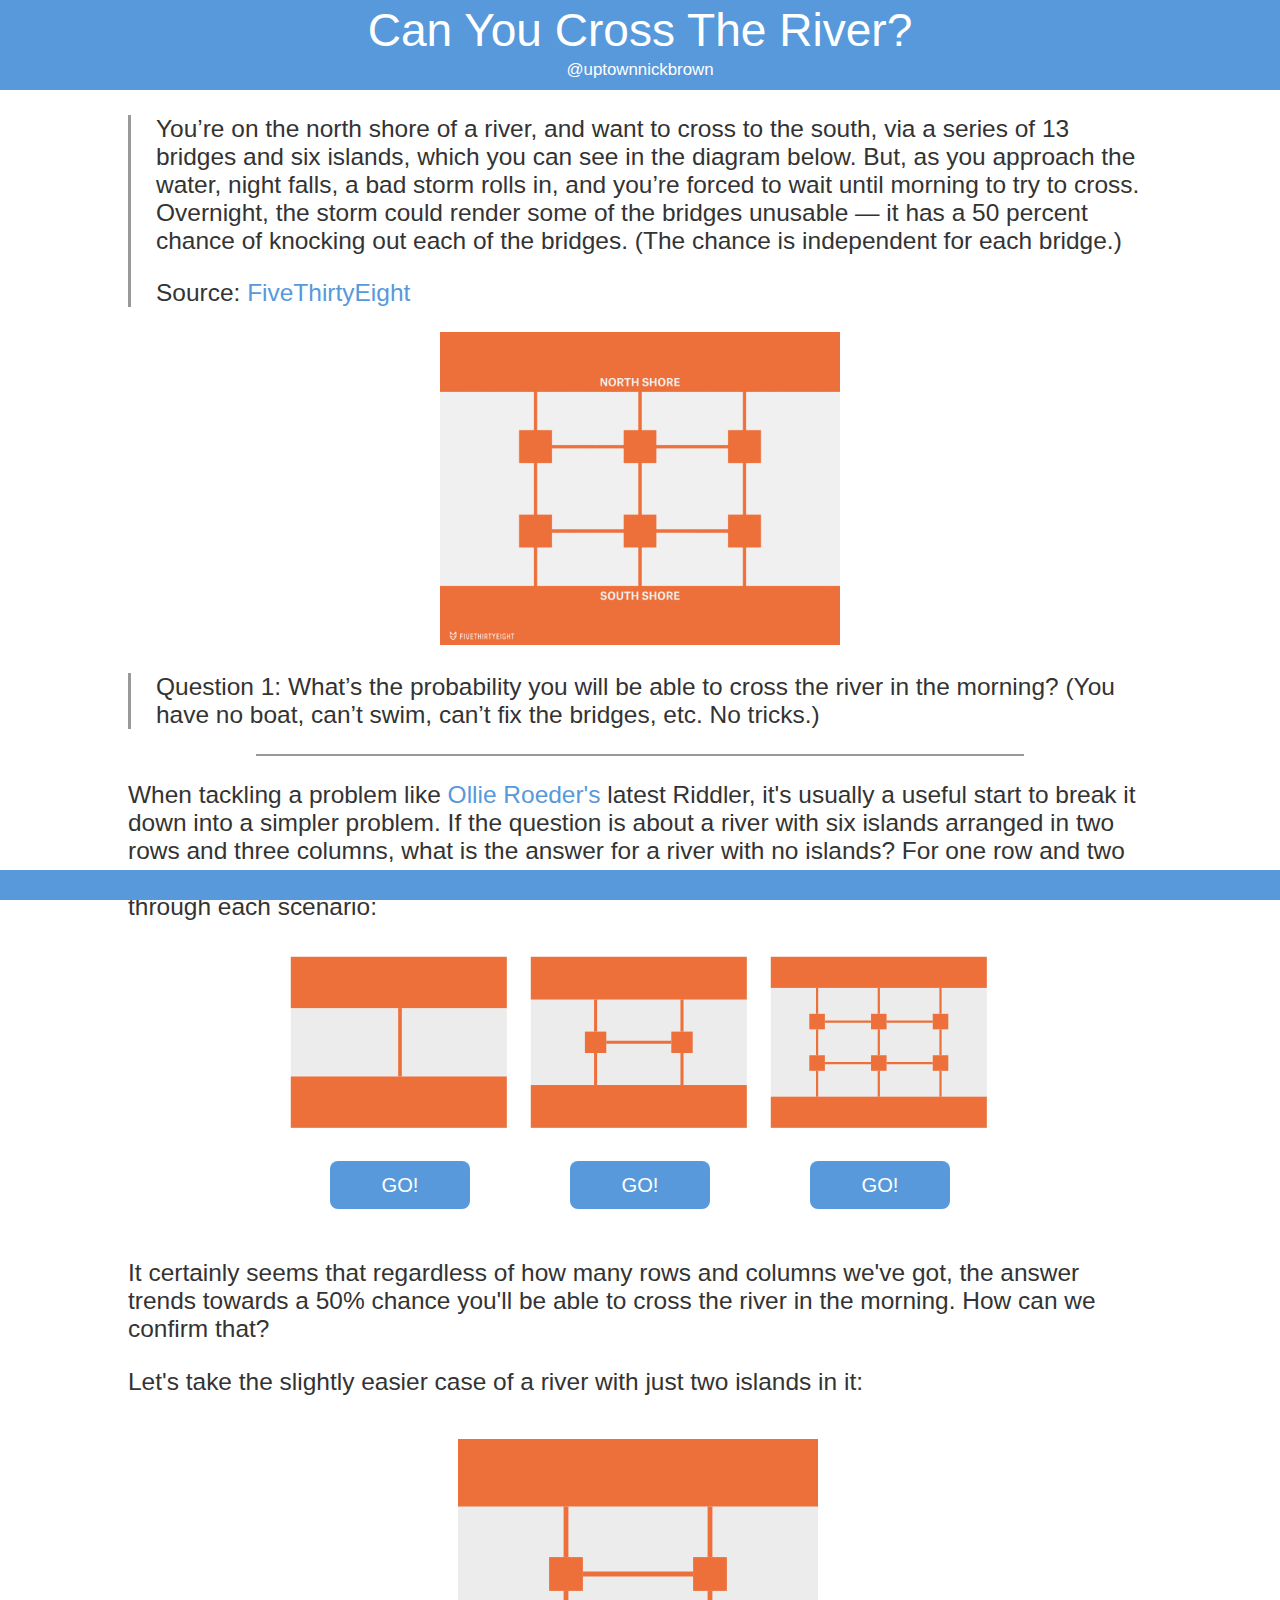
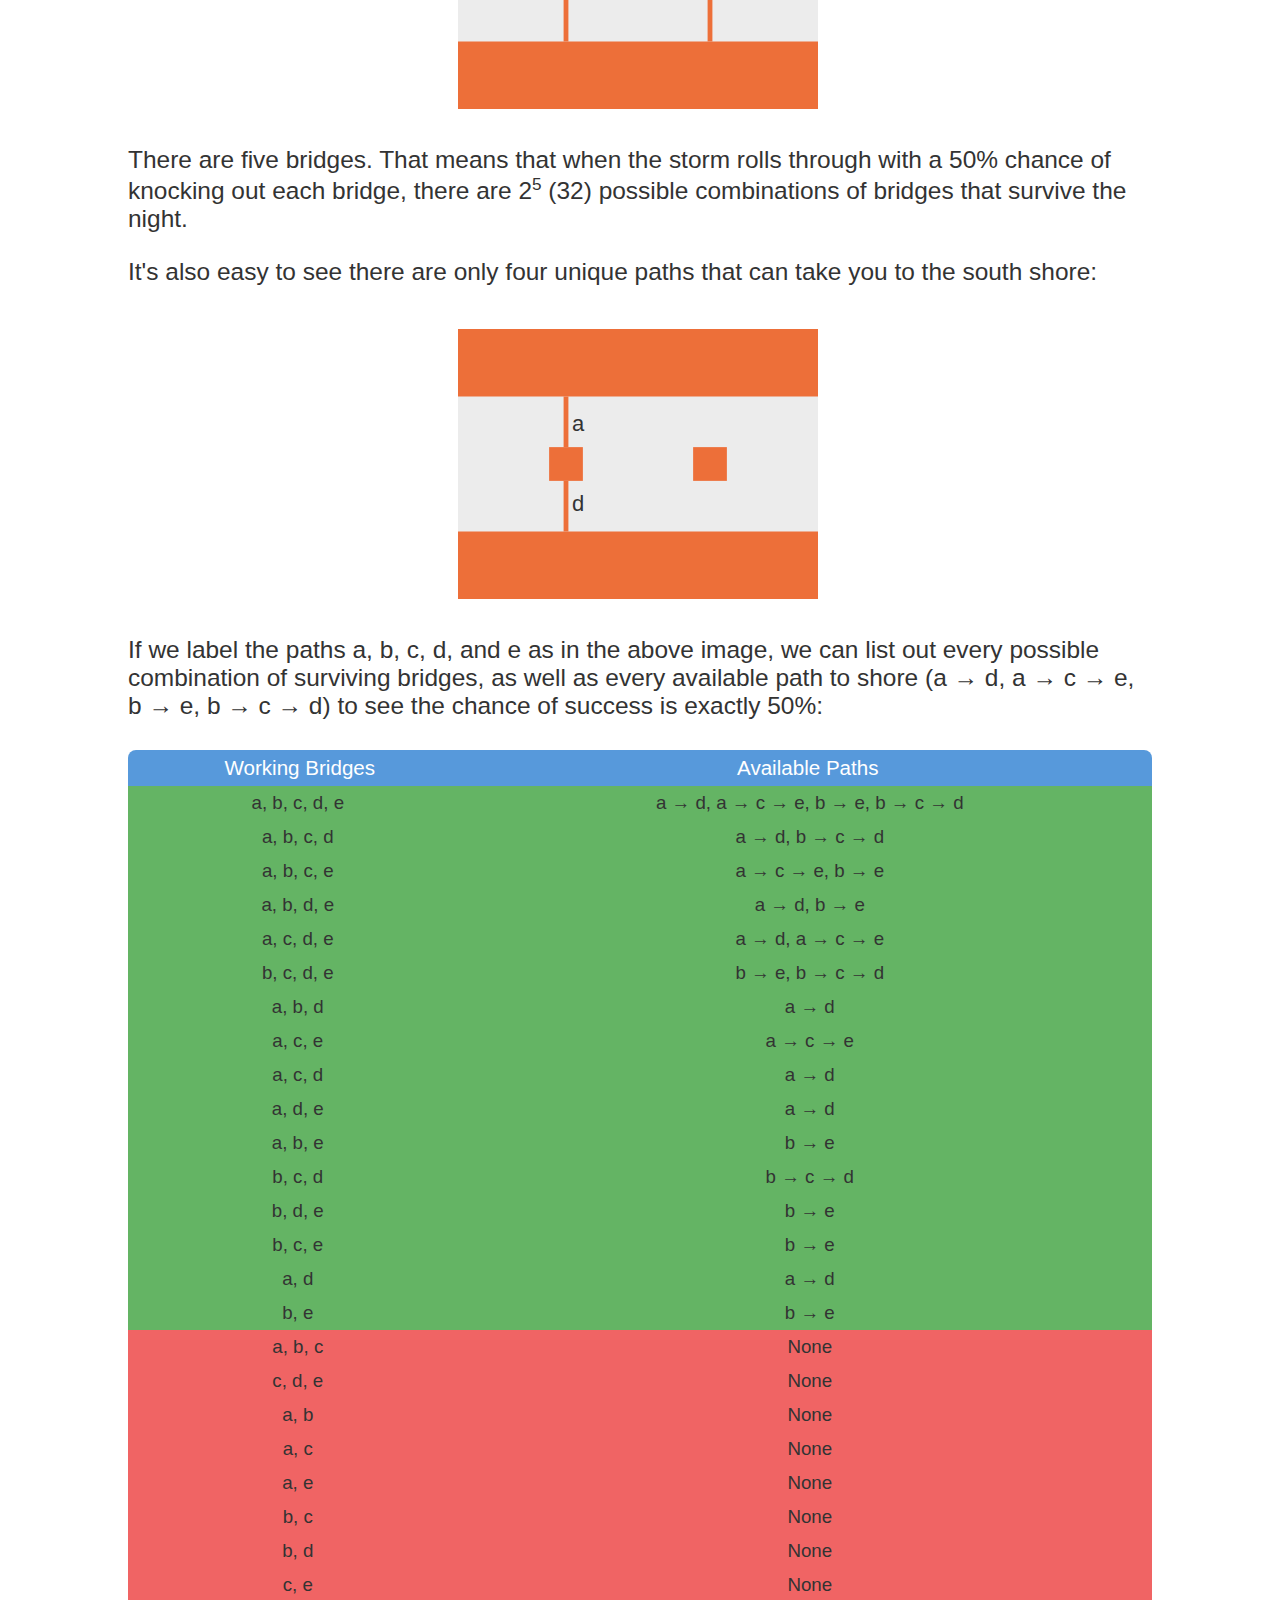
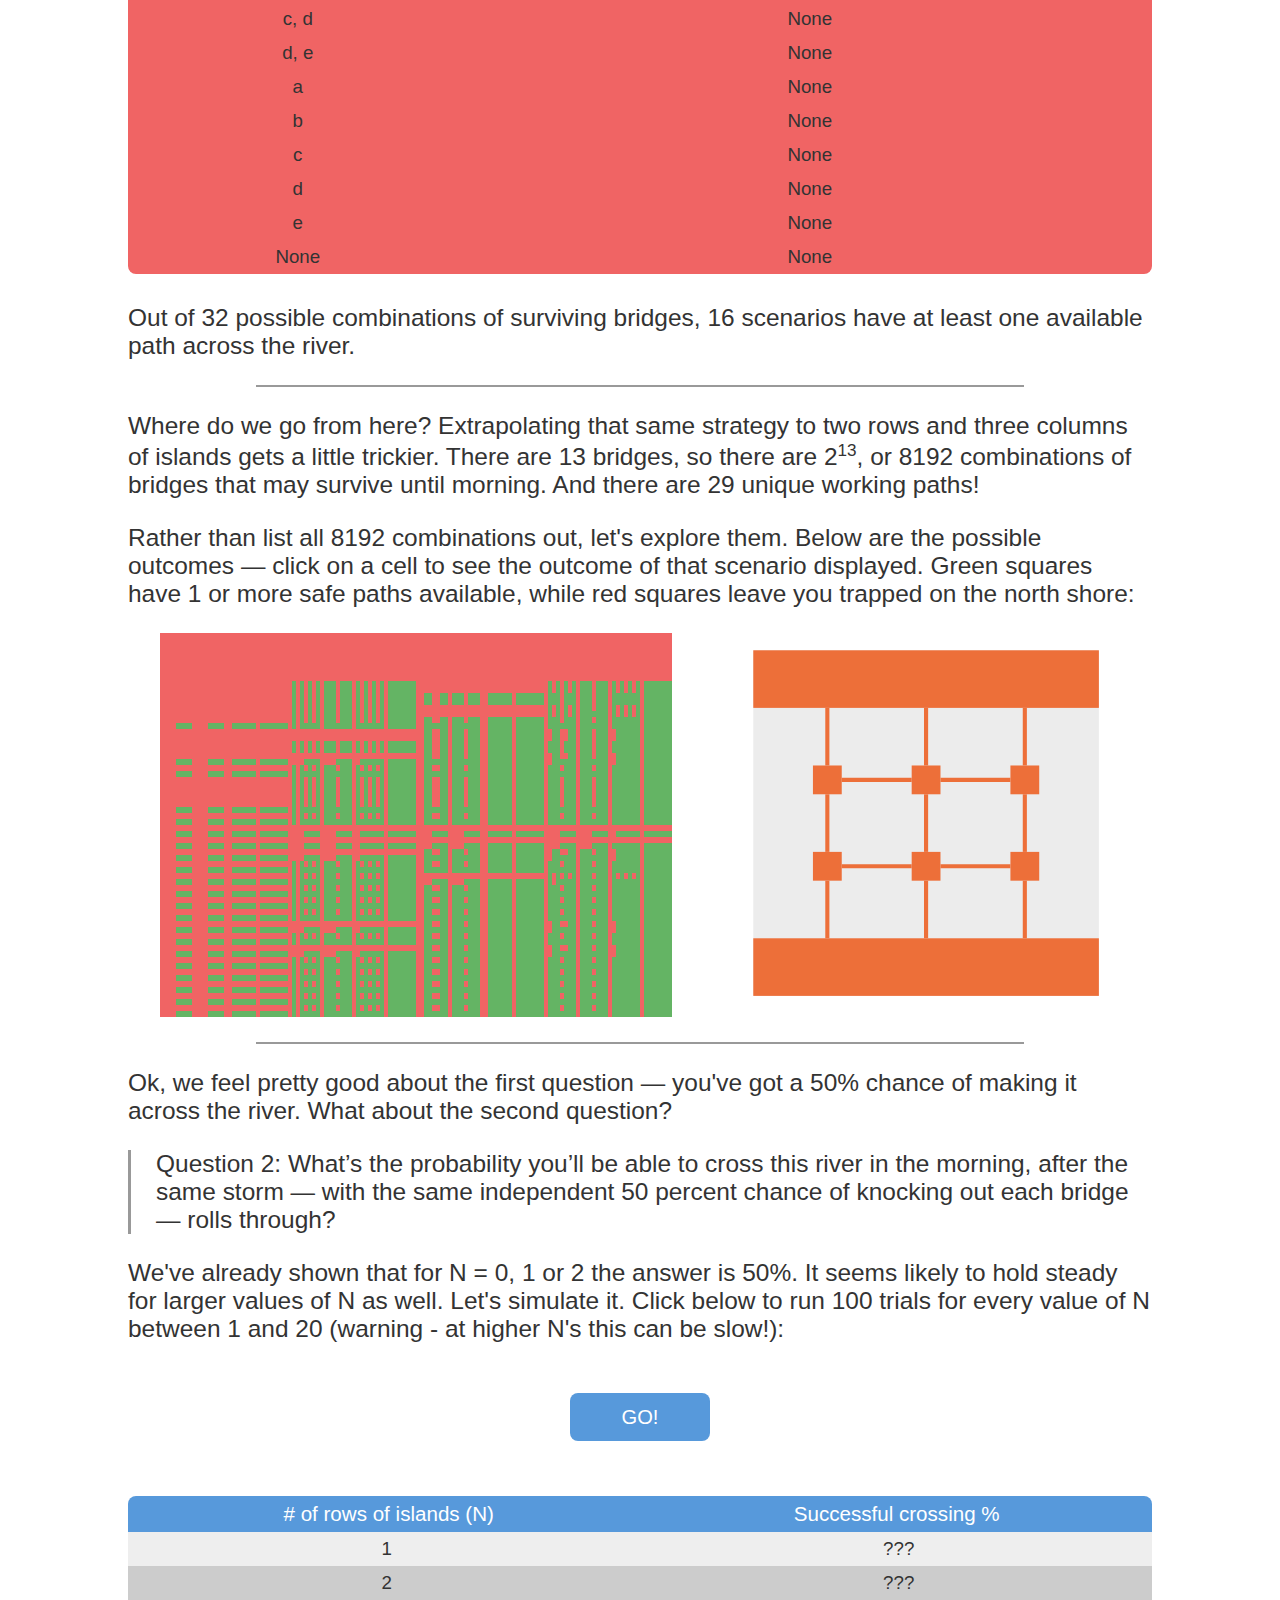
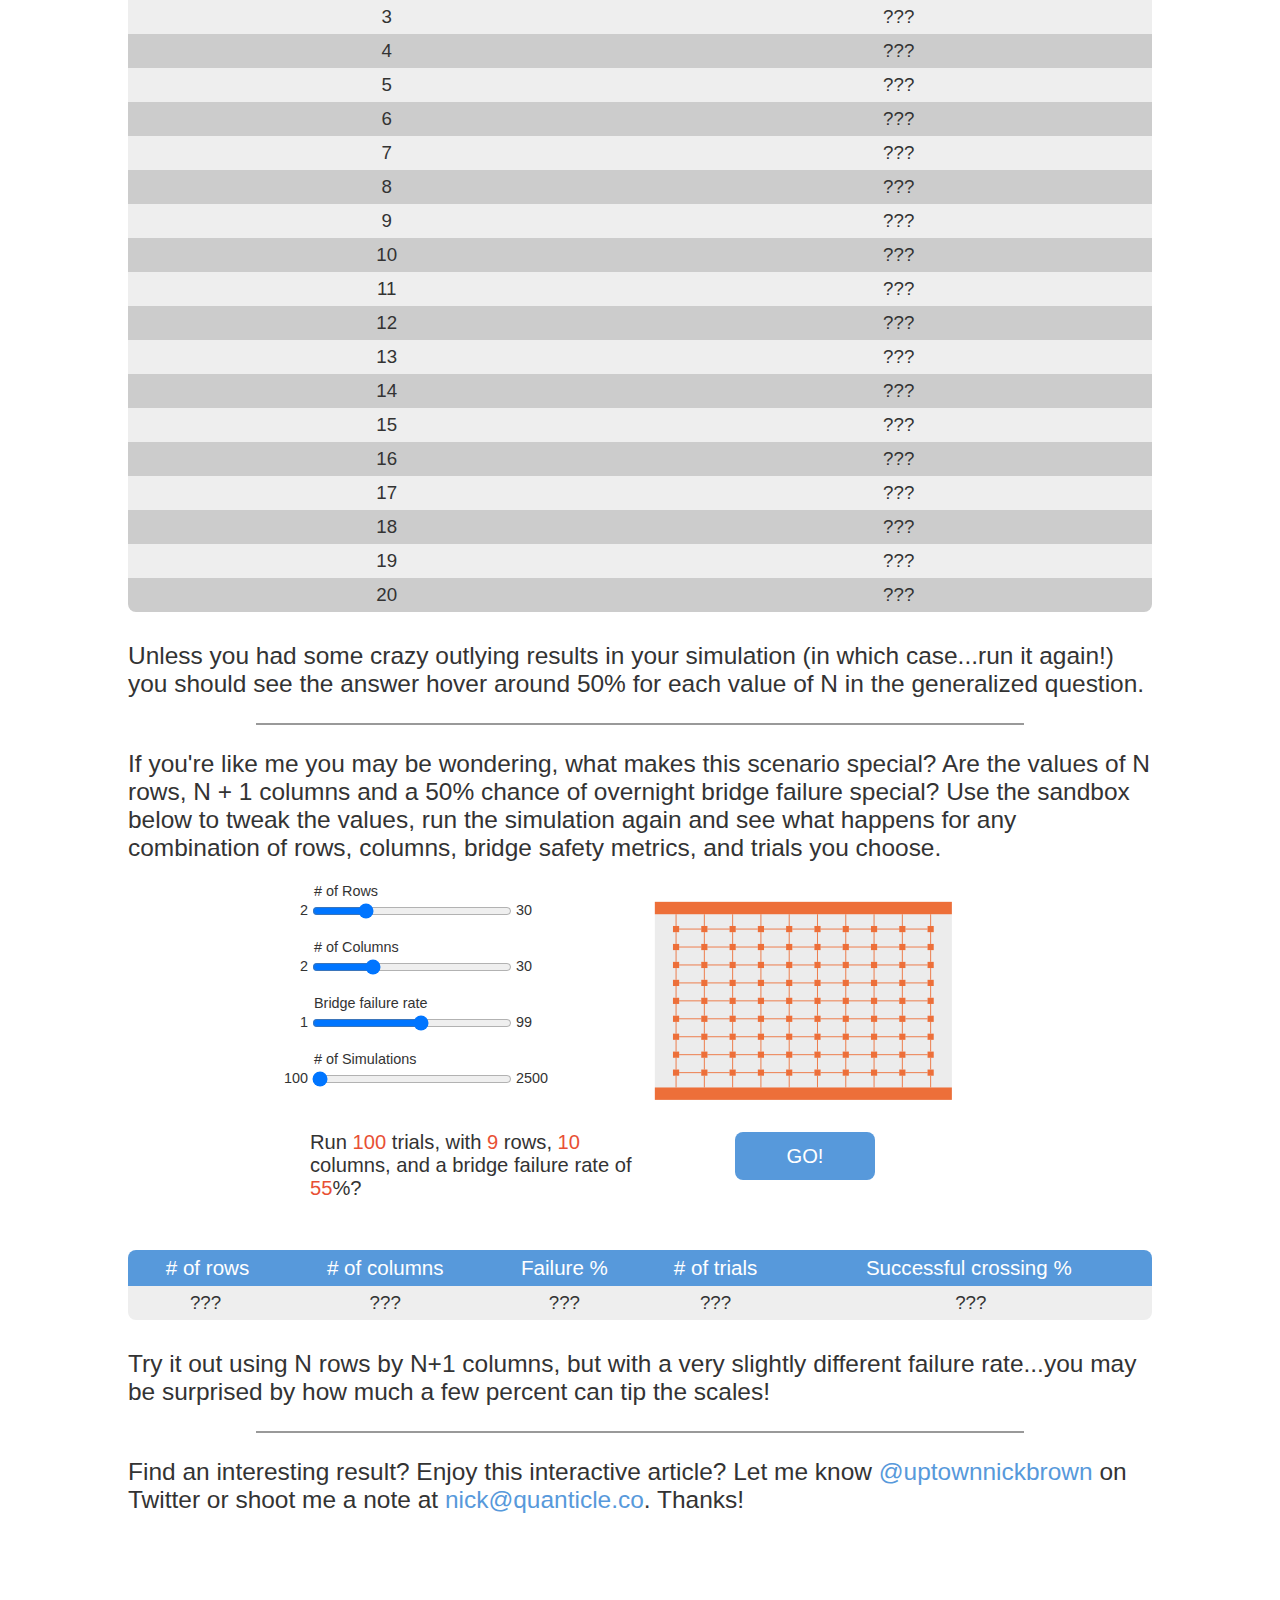
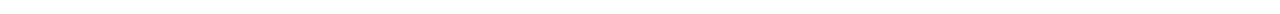
==== commit 9f5bb29f: "Friendlier to bad devices" ====
--- a/bridges/index.html
+++ b/bridges/index.html
@@ -145,7 +145,7 @@
       <blockquote>
         Question 2: What’s the probability you’ll be able to cross this river in the morning, after the same storm — with the same independent 50 percent chance of knocking out each bridge — rolls through?
       </blockquote>
-      <p class='copy'>We've already shown that for N = 0, 1 or 2 the answer is 50%. It seems likely to hold steady for larger values of N as well. Let's simulate it. Click below to run 1000 trials for every value of N between 1 and 20 (warning - this can be slow!):</p>
+      <p class='copy'>We've already shown that for N = 0, 1 or 2 the answer is 50%. It seems likely to hold steady for larger values of N as well. Let's simulate it. Click below to run 100 trials for every value of N between 1 and 20 (warning - at higher N's this can be slow!):</p>
       <div class="buttonBank">
         <button class="button goRedo go">Go!</button>
       </div>
@@ -269,11 +269,11 @@
         <div class='controls'>
           <div class="slider rowSlider">
             <div class='slider-label'># of Rows</div>
-            <input id="slider-input" class="slider-input" type="range" min="2" value="12" max="30">
+            <input id="slider-input" class="slider-input" type="range" min="2" value="9" max="30">
           </div>
           <div class="slider colSlider">
             <div class='slider-label'># of Columns</div>
-            <input id="slider-input" class="slider-input" type="range" min="2" value="13" max="30">
+            <input id="slider-input" class="slider-input" type="range" min="2" value="10" max="30">
           </div>
           <div class="slider bridgeSlider">
             <div class='slider-label'>Bridge failure rate</div>
@@ -281,7 +281,7 @@
           </div>
           <div class="slider simSlider">
             <div class='slider-label'># of Simulations</div>
-            <input id="slider-input" class="slider-input" type="range" min="100" value="500" max="2500">
+            <input id="slider-input" class="slider-input" type="range" min="100" value="100" max="2500">
           </div>
           <p class='simulationTag'>Run <span class='liveResult trialCount'></span> trials, with <span class='liveResult rowCount'></span> rows, <span class='liveResult columnCount'></span> columns, and a bridge failure rate of <span class='liveResult percentage'></span>%?</p>
         </div>
--- a/bridges/css/style.css
+++ b/bridges/css/style.css
@@ -403,7 +403,7 @@
     display:block;
     margin: 25px auto;
     width: 460px;
-    height: 0px;
+    height: 460px;
   }
 }
 
@@ -489,7 +489,7 @@
     display:block;
     margin: 25px auto;
     width: 350px;
-    height: 0px;
+    height: 350px;
   }
 }
 
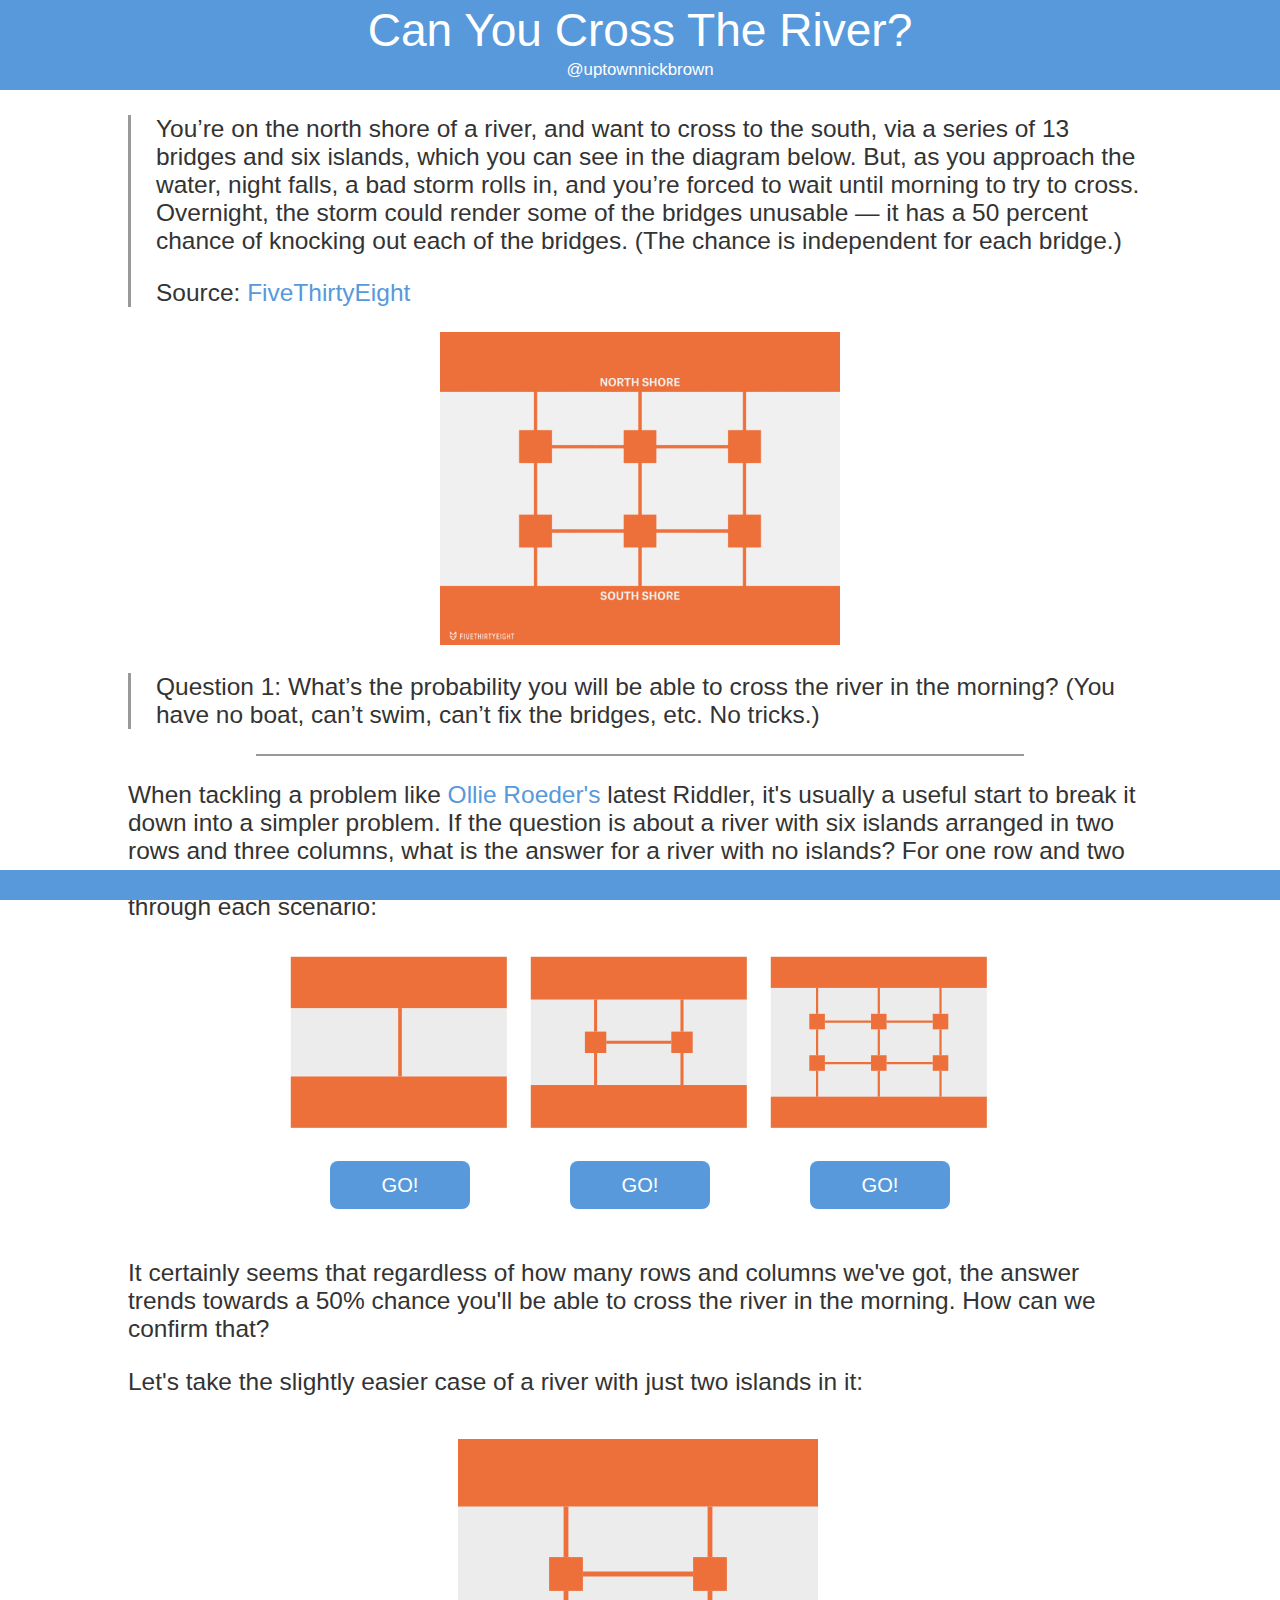
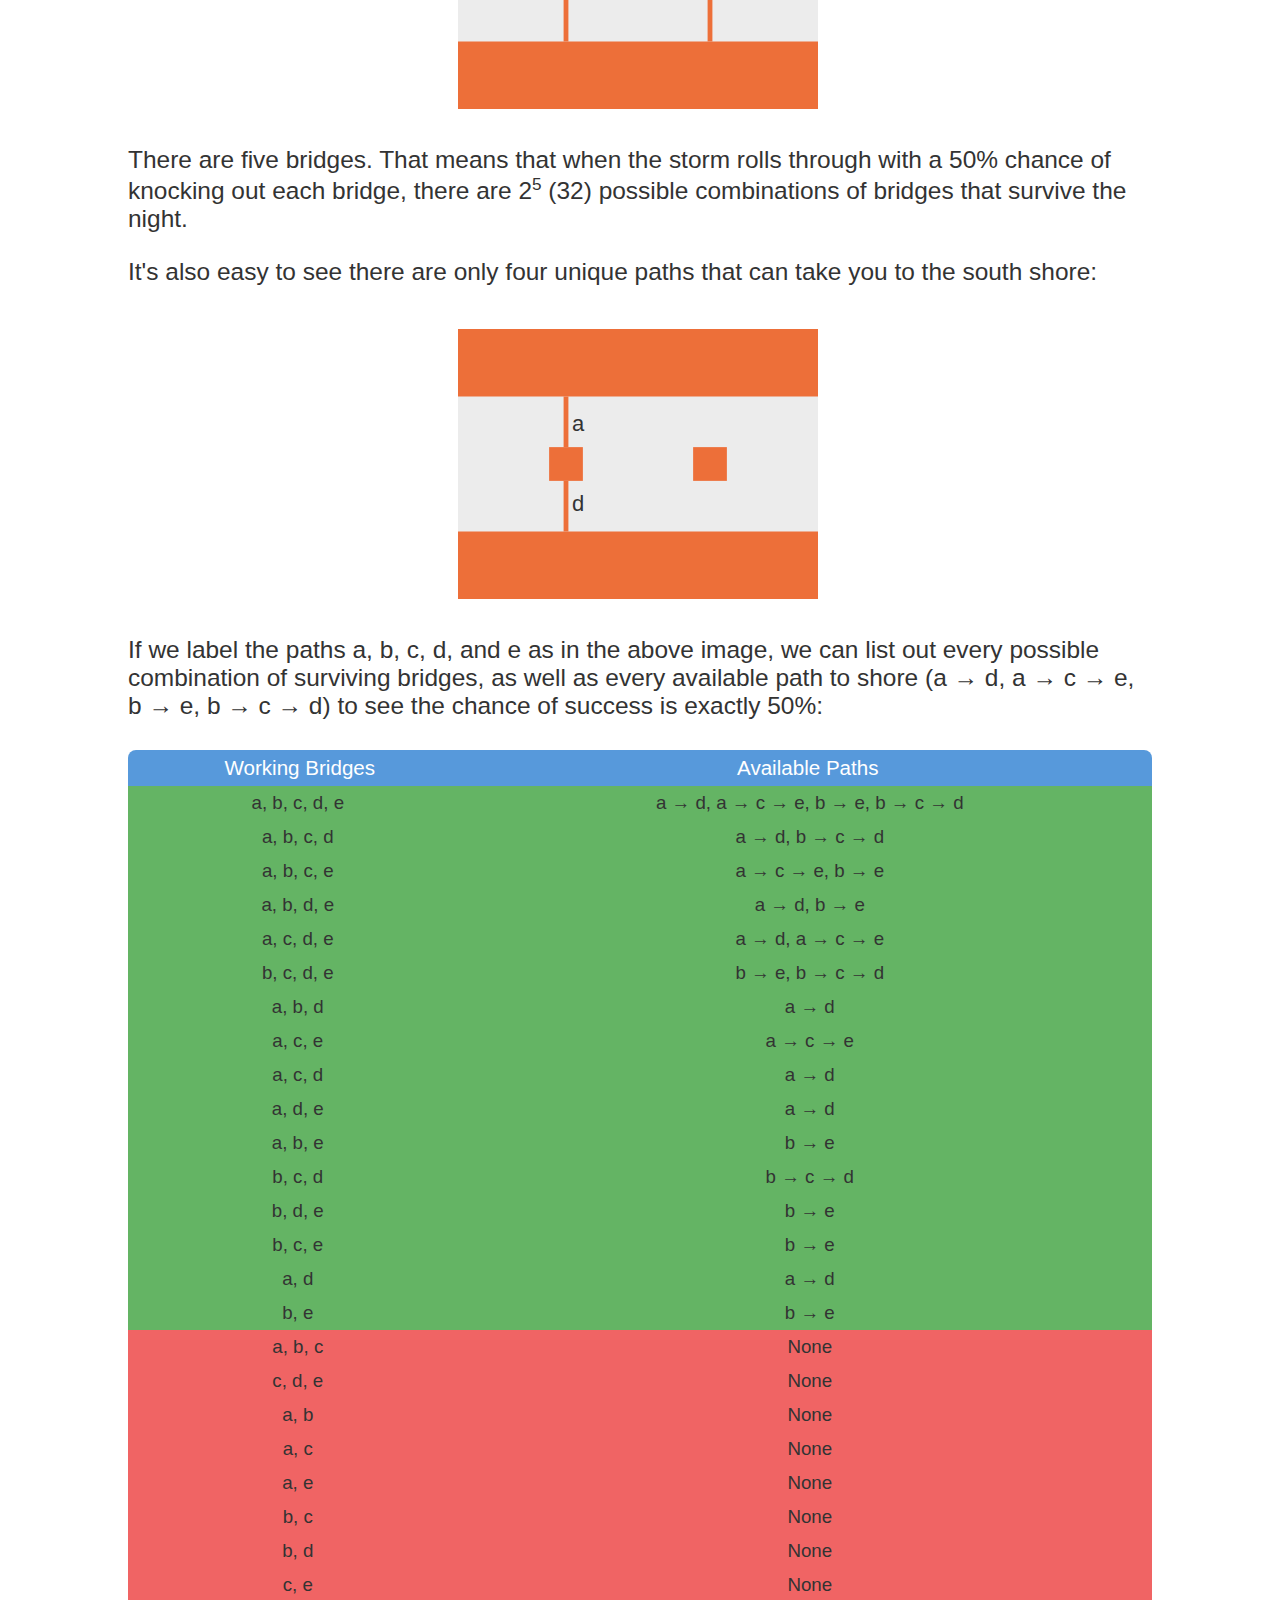
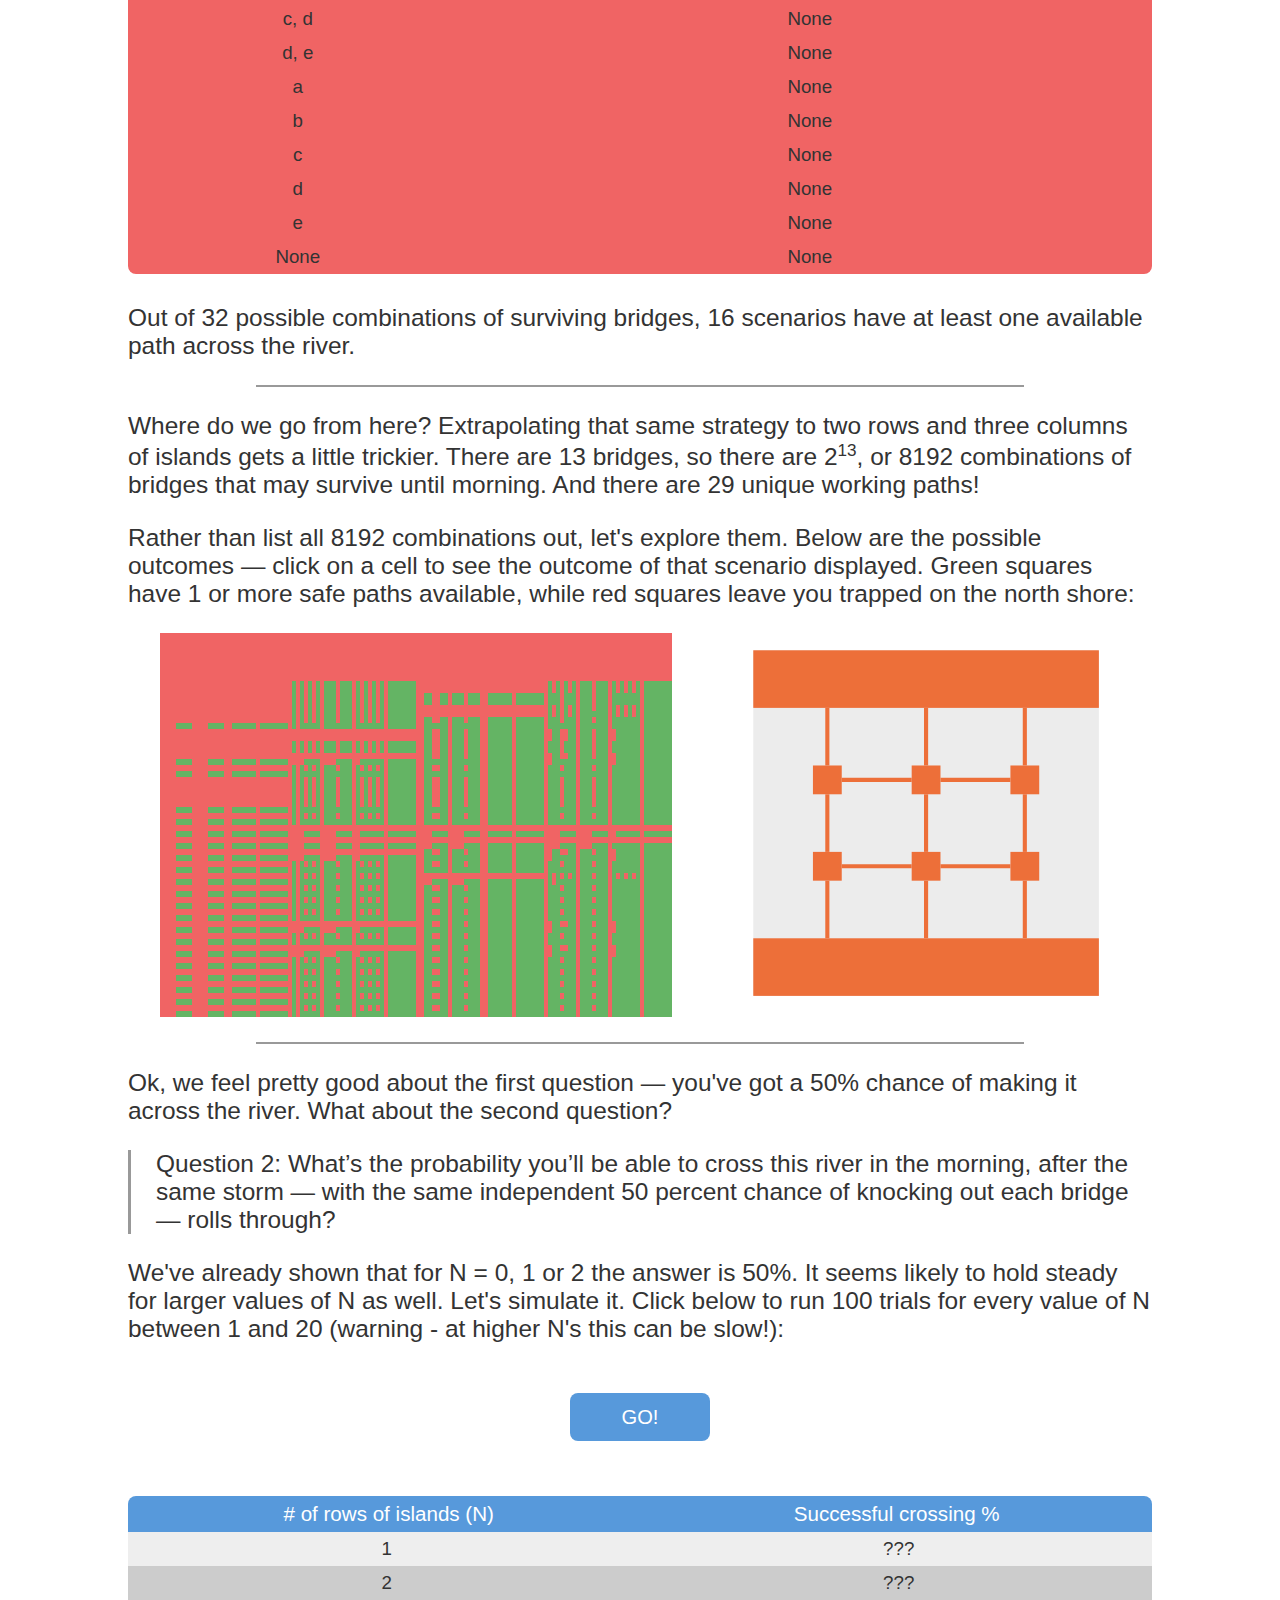
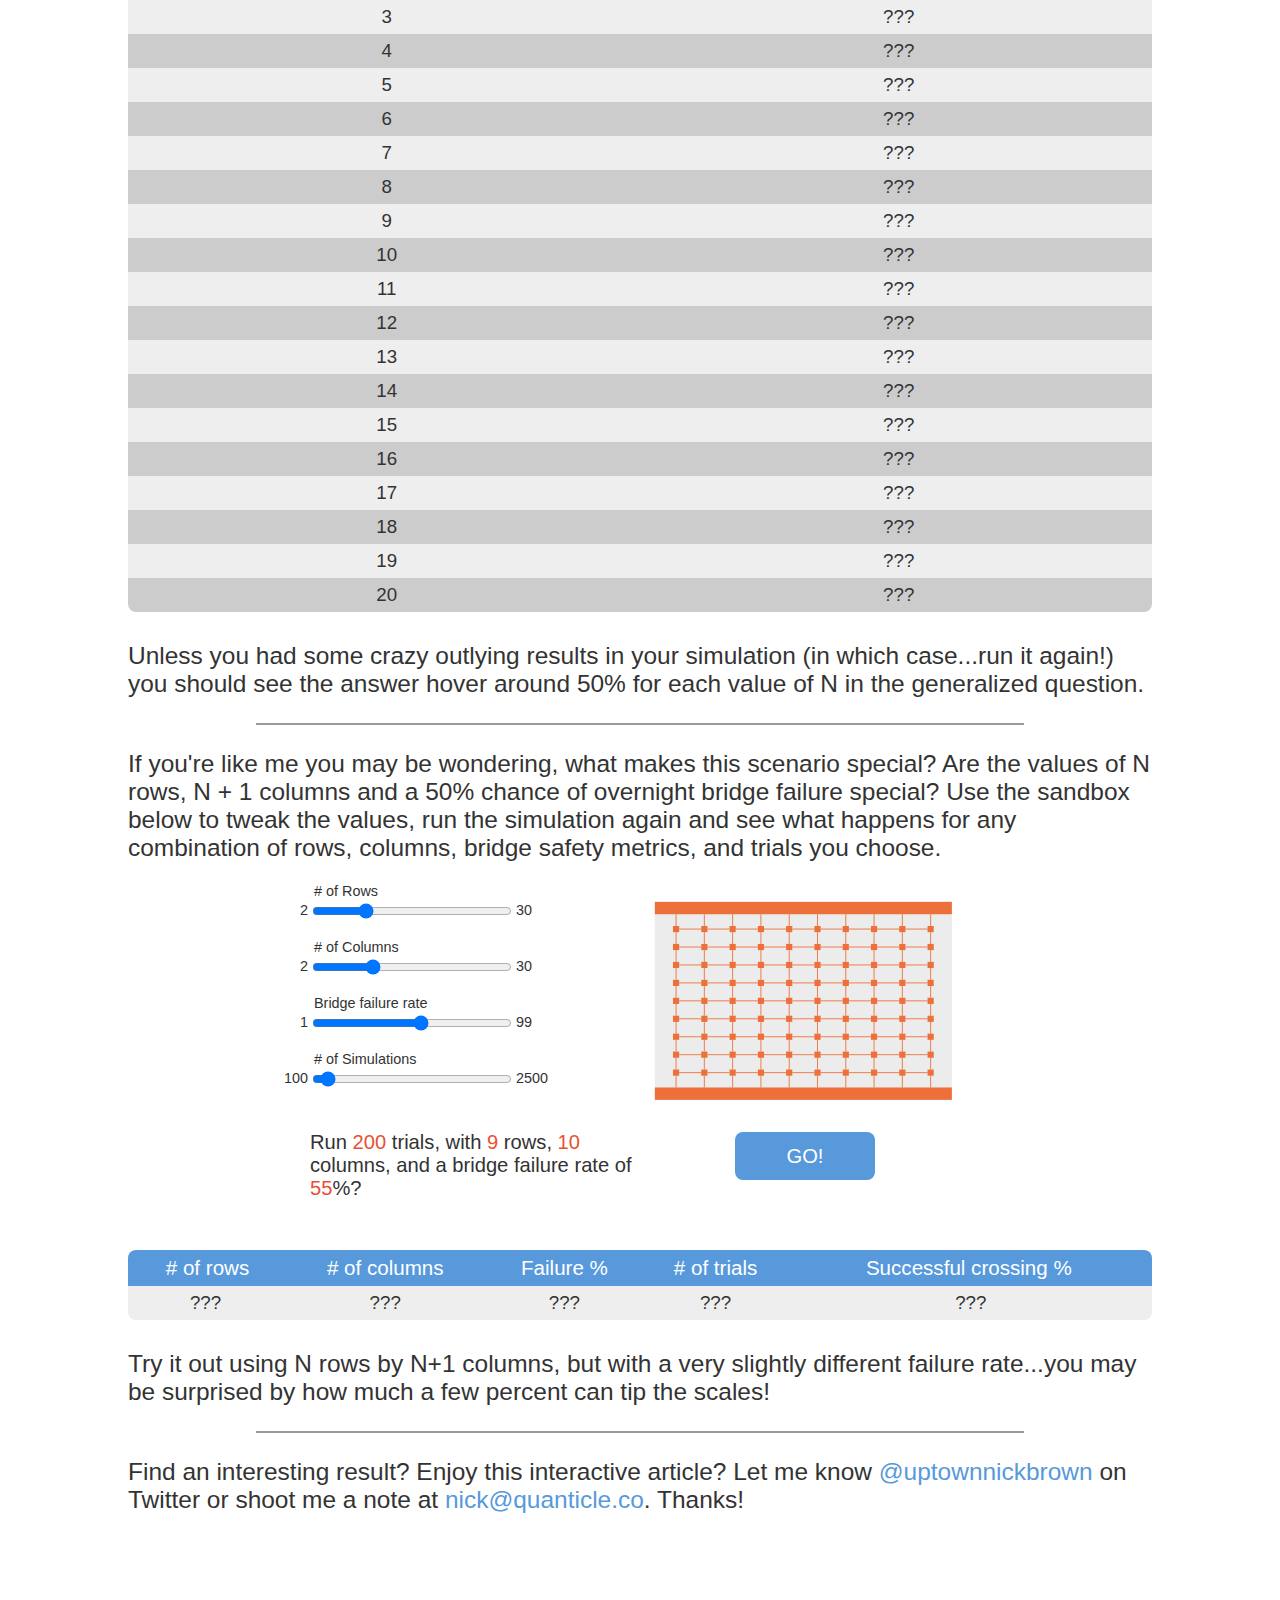
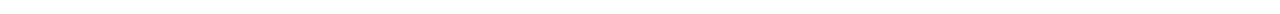
==== commit 51a712d8: "Change default sliders" ====
--- a/bridges/index.html
+++ b/bridges/index.html
@@ -281,7 +281,7 @@
           </div>
           <div class="slider simSlider">
             <div class='slider-label'># of Simulations</div>
-            <input id="slider-input" class="slider-input" type="range" min="100" value="100" max="2500">
+            <input id="slider-input" class="slider-input" type="range" min="100" value="200" max="2500">
           </div>
           <p class='simulationTag'>Run <span class='liveResult trialCount'></span> trials, with <span class='liveResult rowCount'></span> rows, <span class='liveResult columnCount'></span> columns, and a bridge failure rate of <span class='liveResult percentage'></span>%?</p>
         </div>
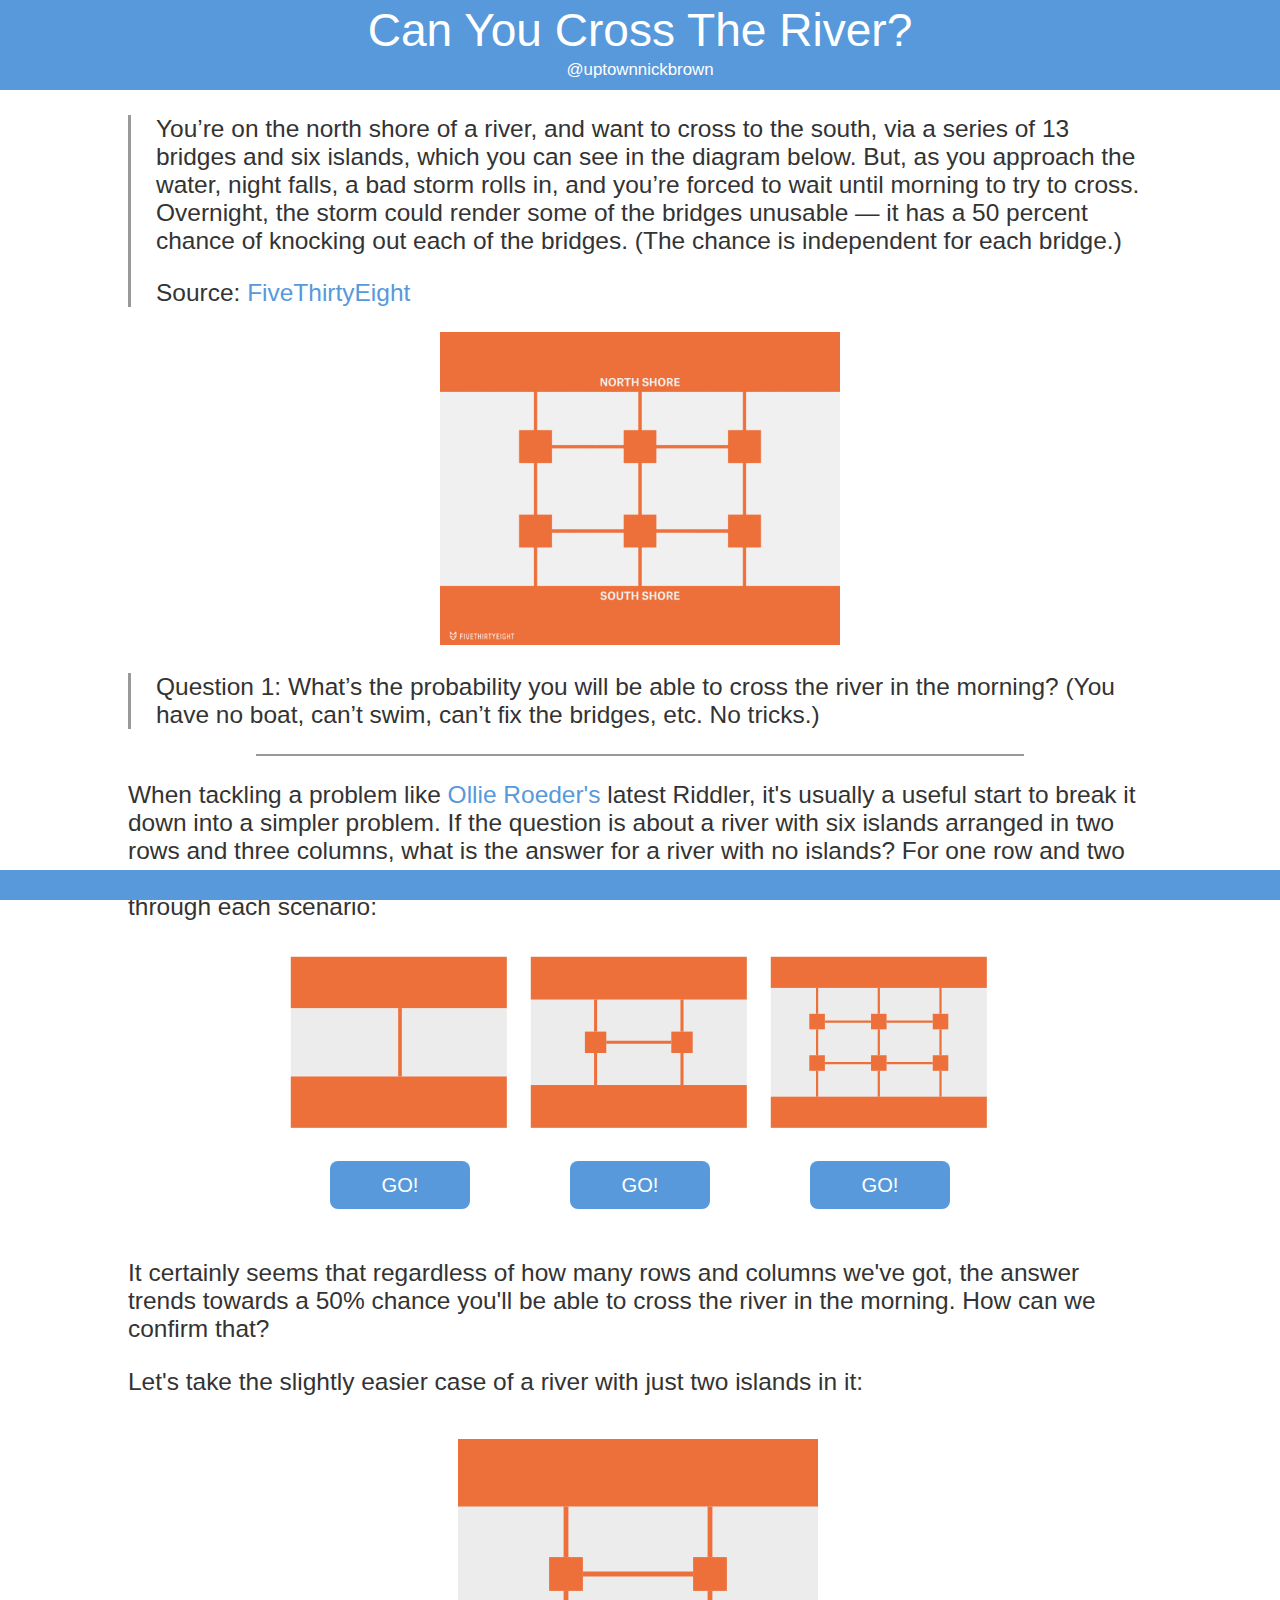
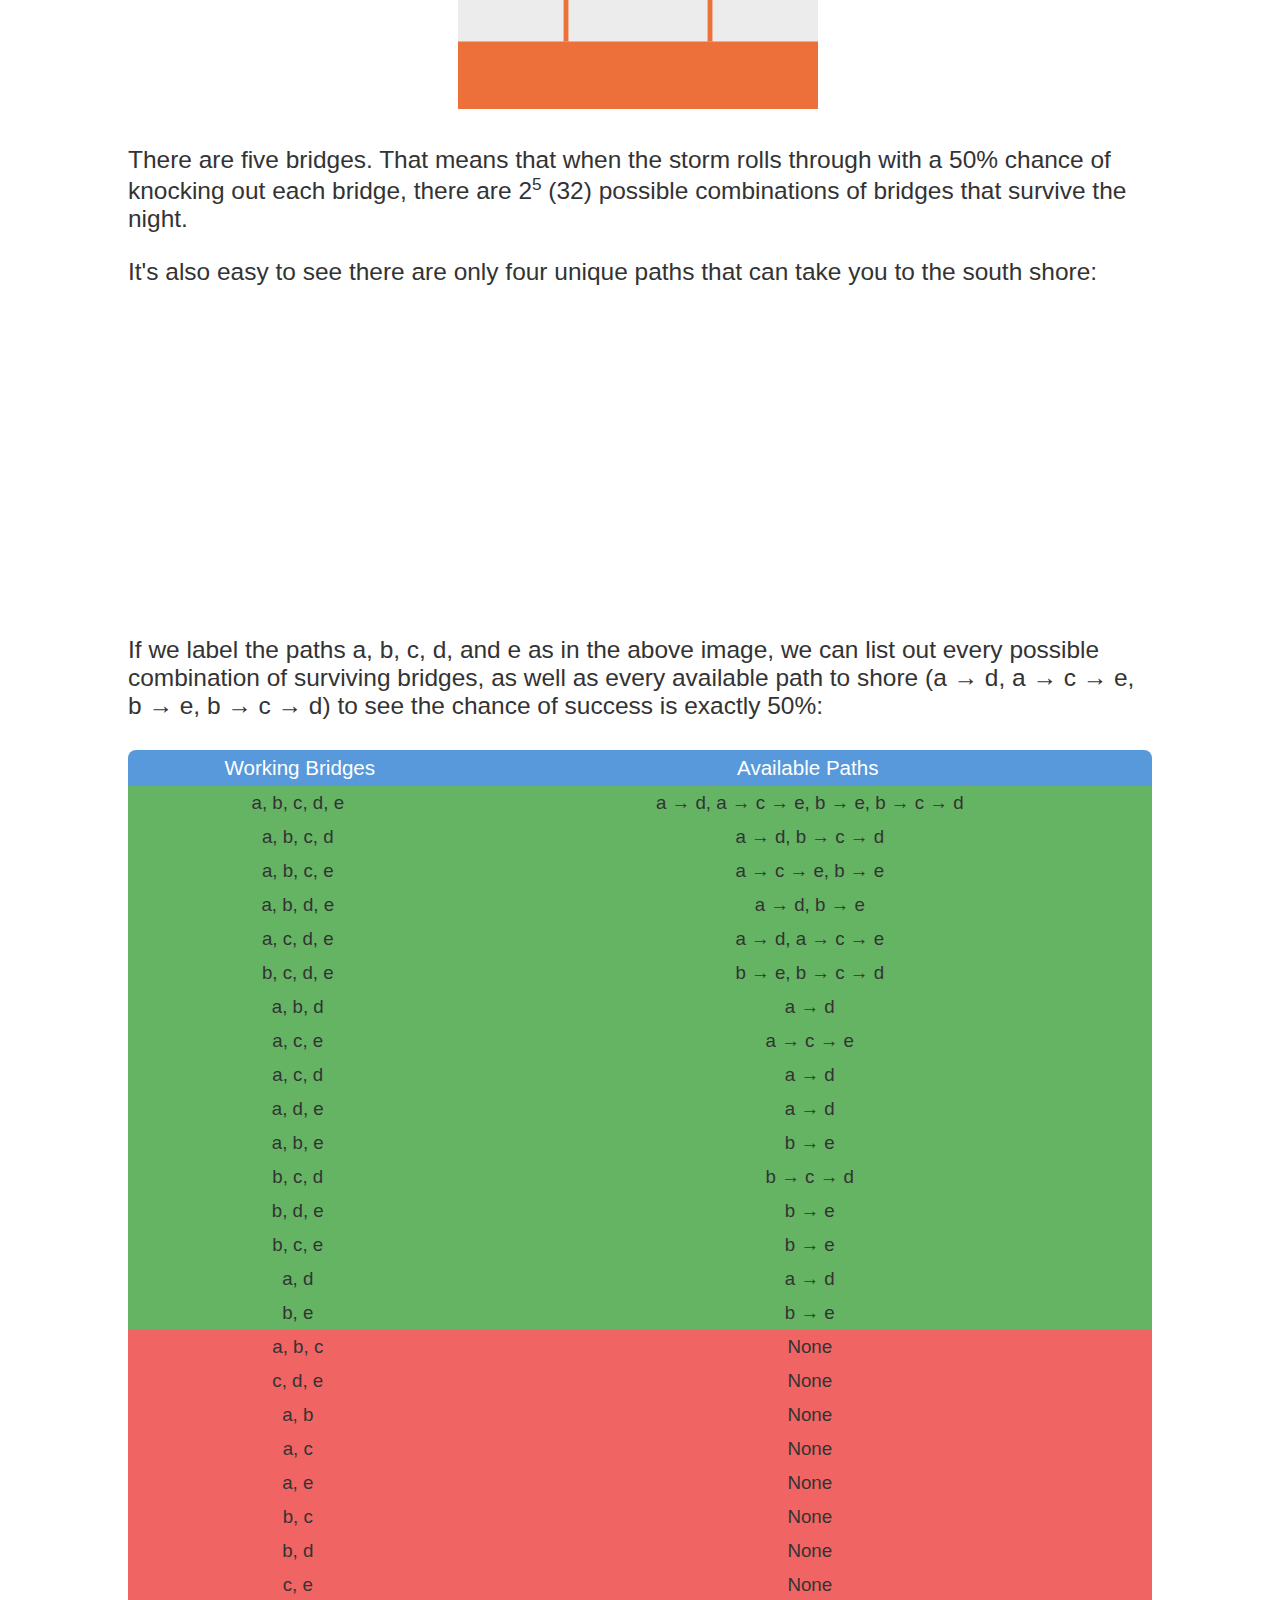
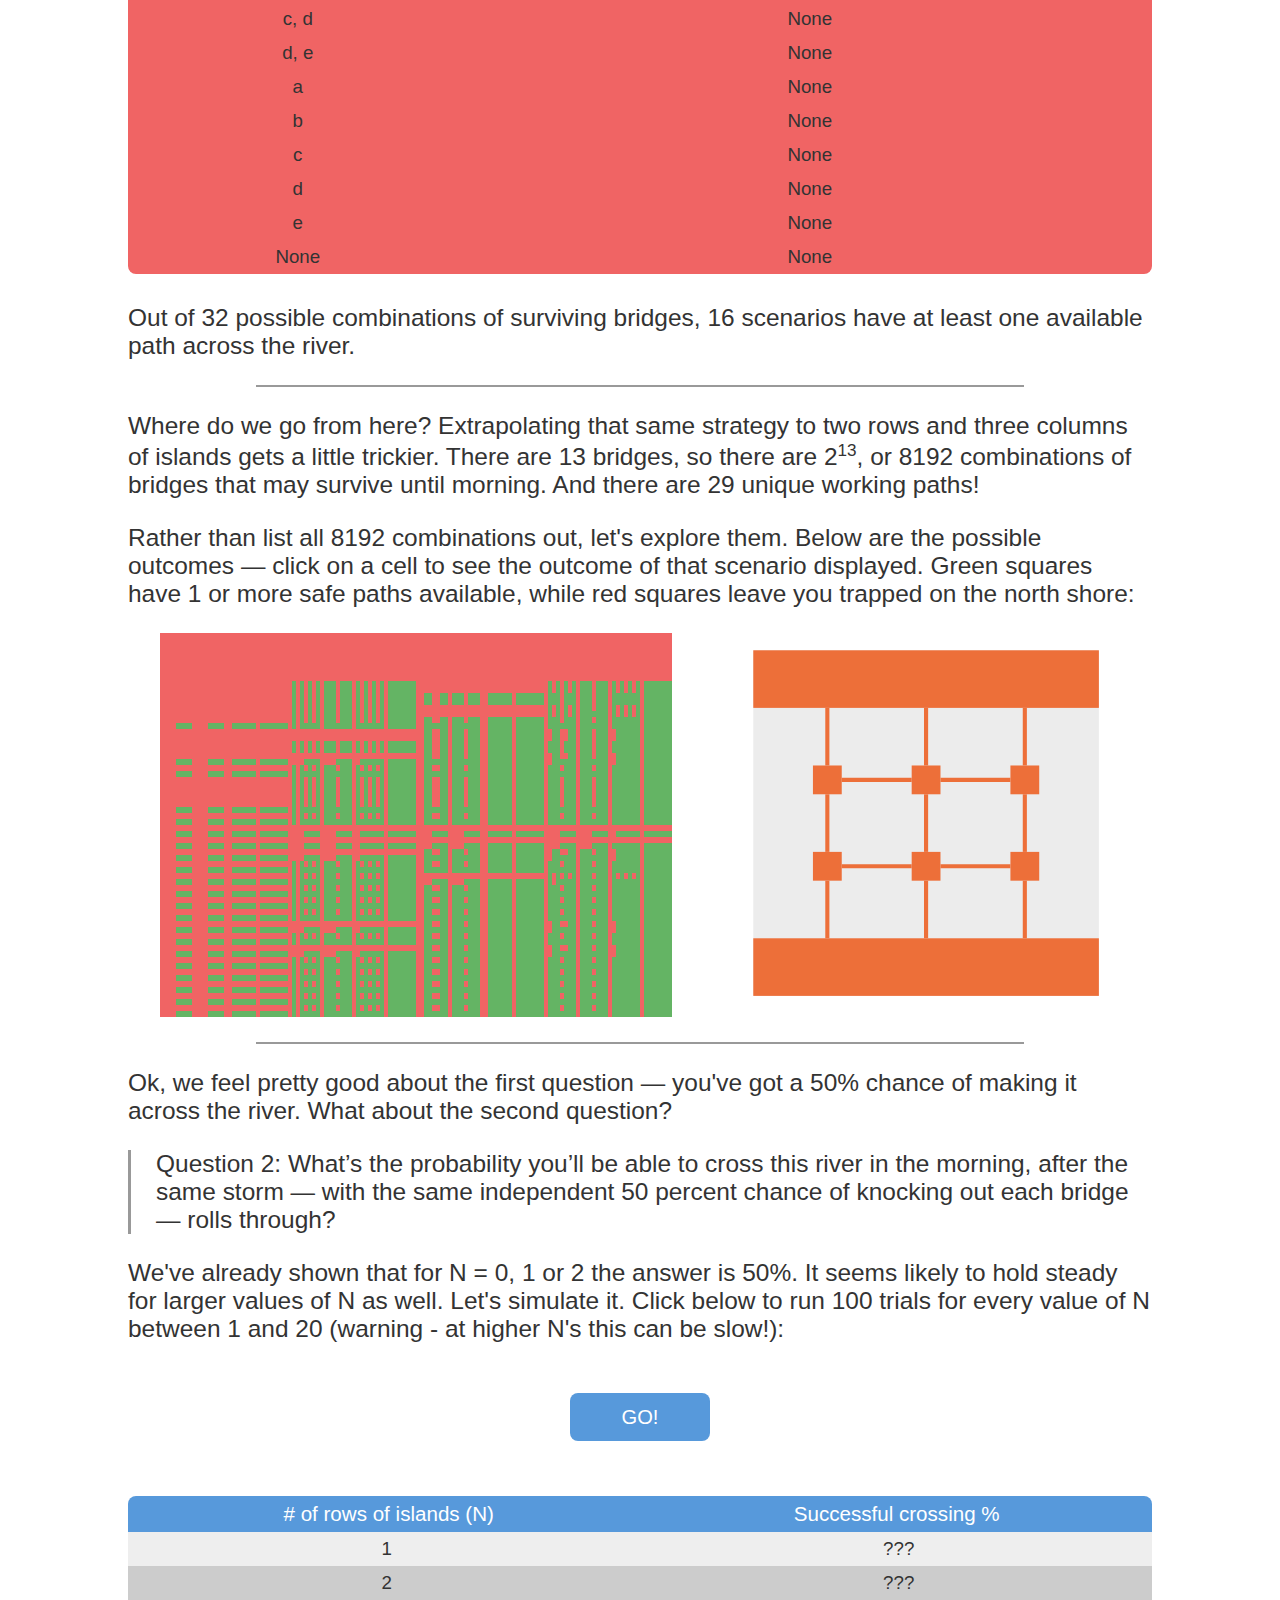
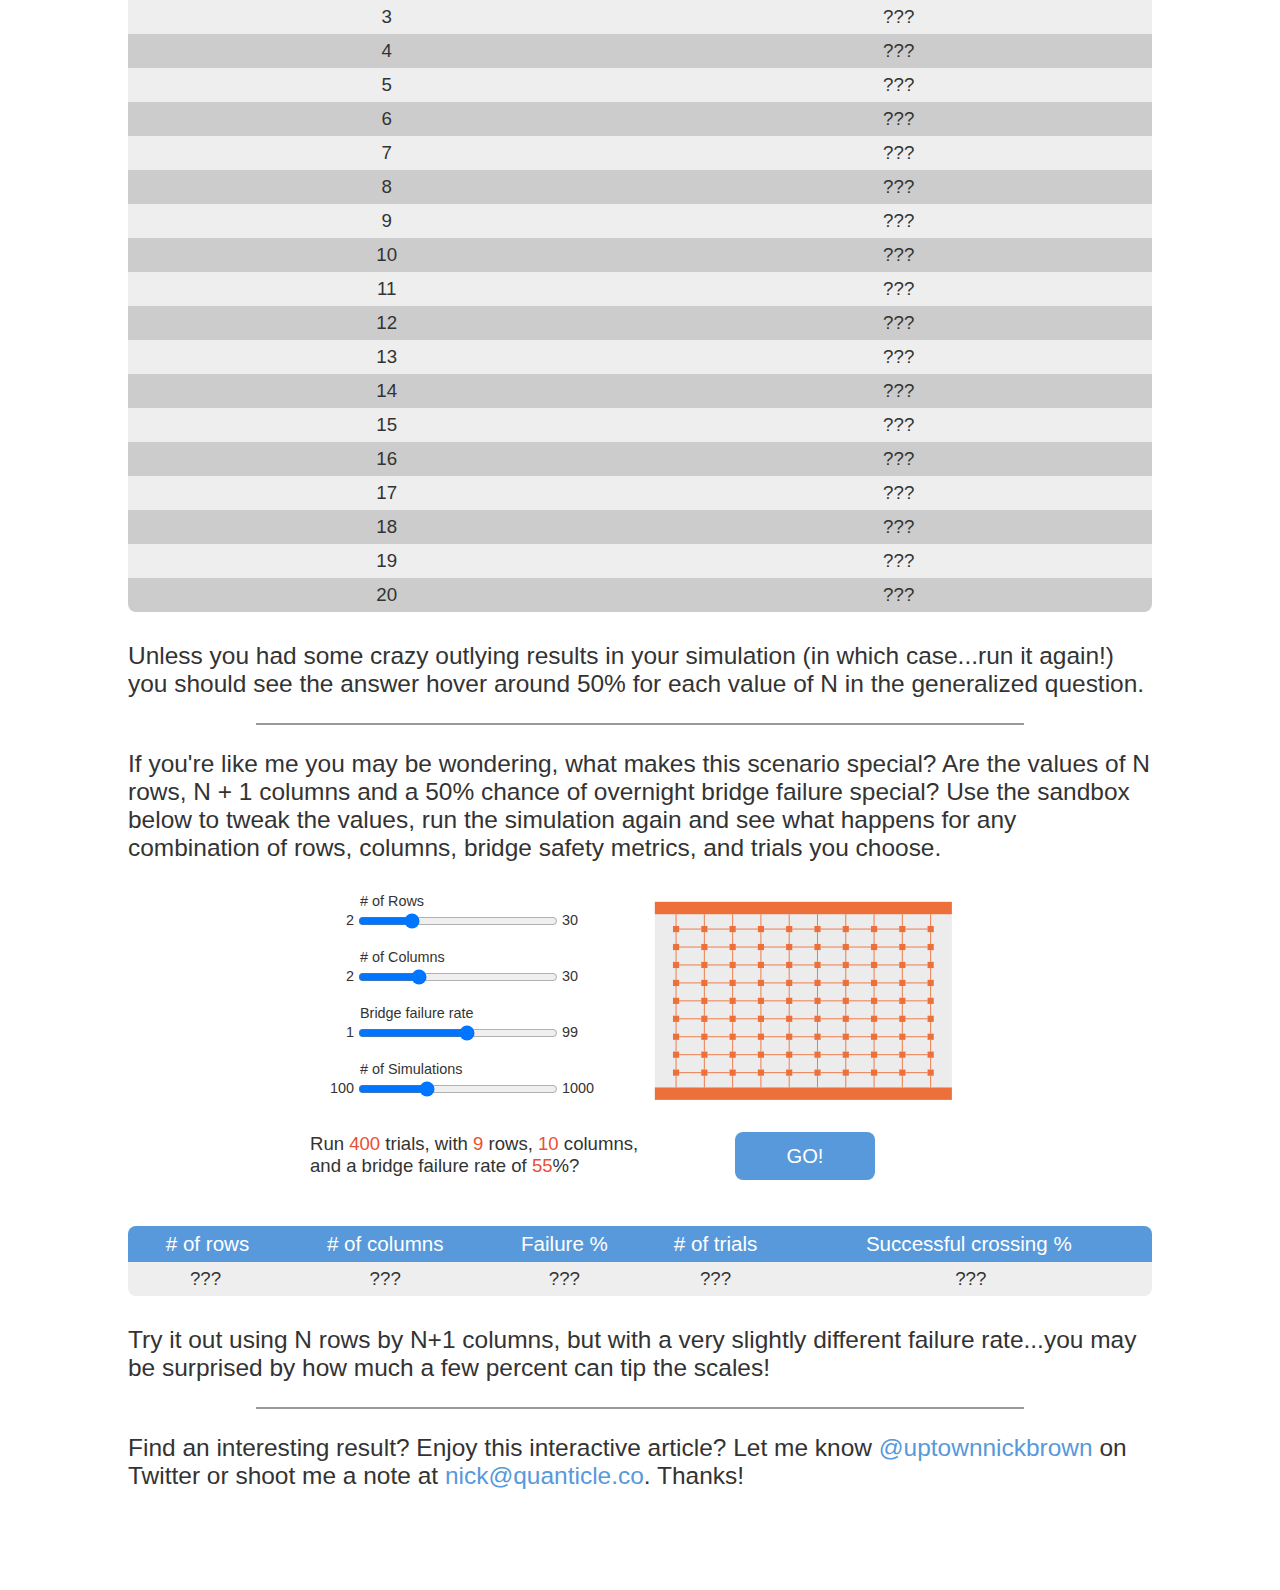
==== commit 2e949b5a: "Make sliders friendlier on mobile" ====
--- a/bridges/index.html
+++ b/bridges/index.html
@@ -281,7 +281,7 @@
           </div>
           <div class="slider simSlider">
             <div class='slider-label'># of Simulations</div>
-            <input id="slider-input" class="slider-input" type="range" min="100" value="200" max="2500">
+            <input id="slider-input" class="slider-input" type="range" min="100" value="400" max="1000">
           </div>
           <p class='simulationTag'>Run <span class='liveResult trialCount'></span> trials, with <span class='liveResult rowCount'></span> rows, <span class='liveResult columnCount'></span> columns, and a bridge failure rate of <span class='liveResult percentage'></span>%?</p>
         </div>
--- a/bridges/css/style.css
+++ b/bridges/css/style.css
@@ -134,11 +134,14 @@
 
 .simulationTag {
   font-weight: 100;
-  font-size: 1.4em;
+  font-size: 1.29em;
+  margin-top: 12px;
 }
 
 .controls {
   width: 50%;
+  margin: 10px auto 0px;
+  box-sizing: border-box;
 }
 
 .simOutput {
@@ -414,9 +417,14 @@
 .slider {
     position: relative;
     display: block;
-    margin: -4px 6px 0 0;
+    margin: -4px 6px 0 46px;
     height: 60px;
     width: 200px;
+}
+
+input[type='range']::-webkit-slider-thumb {
+    width: 24px;
+    height: 24px;
 }
 
 
@@ -491,6 +499,8 @@
     width: 350px;
     height: 350px;
   }
+
+
 }
 
 @media screen and (max-width: 600px) {
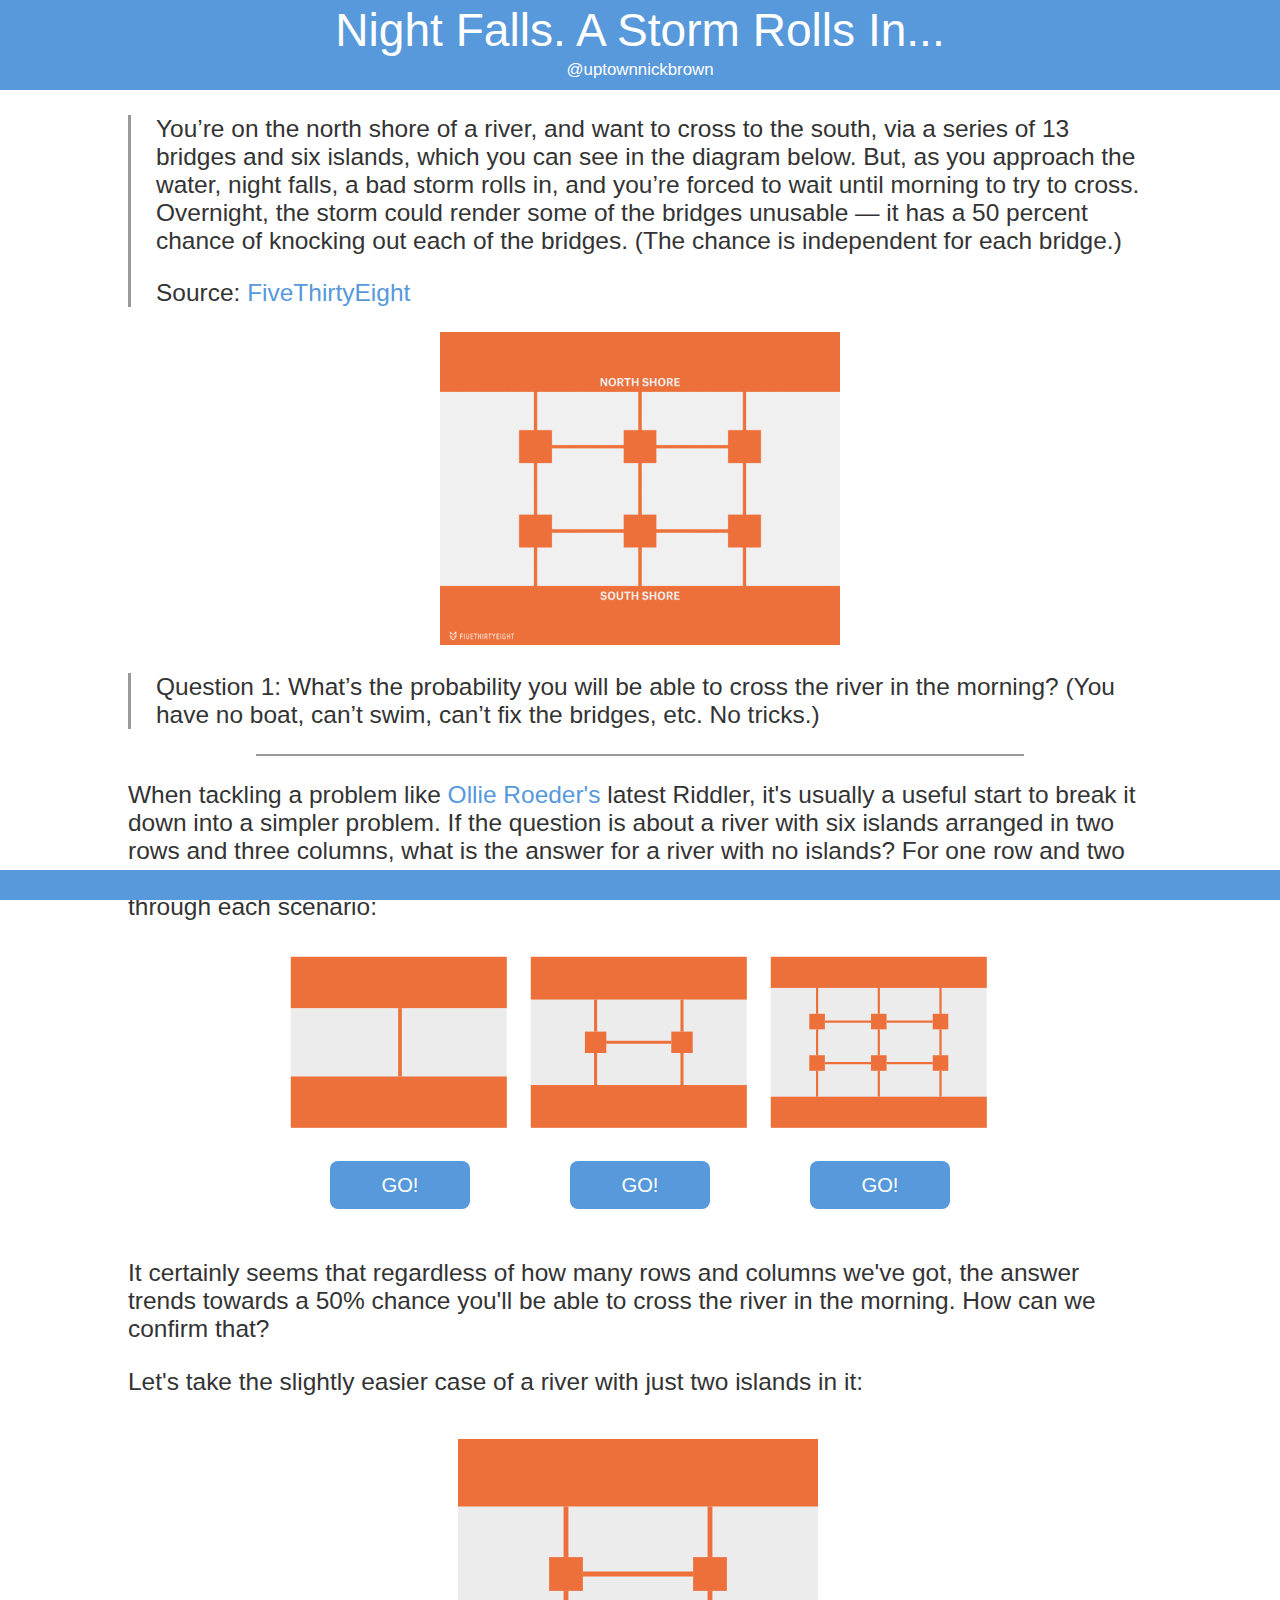
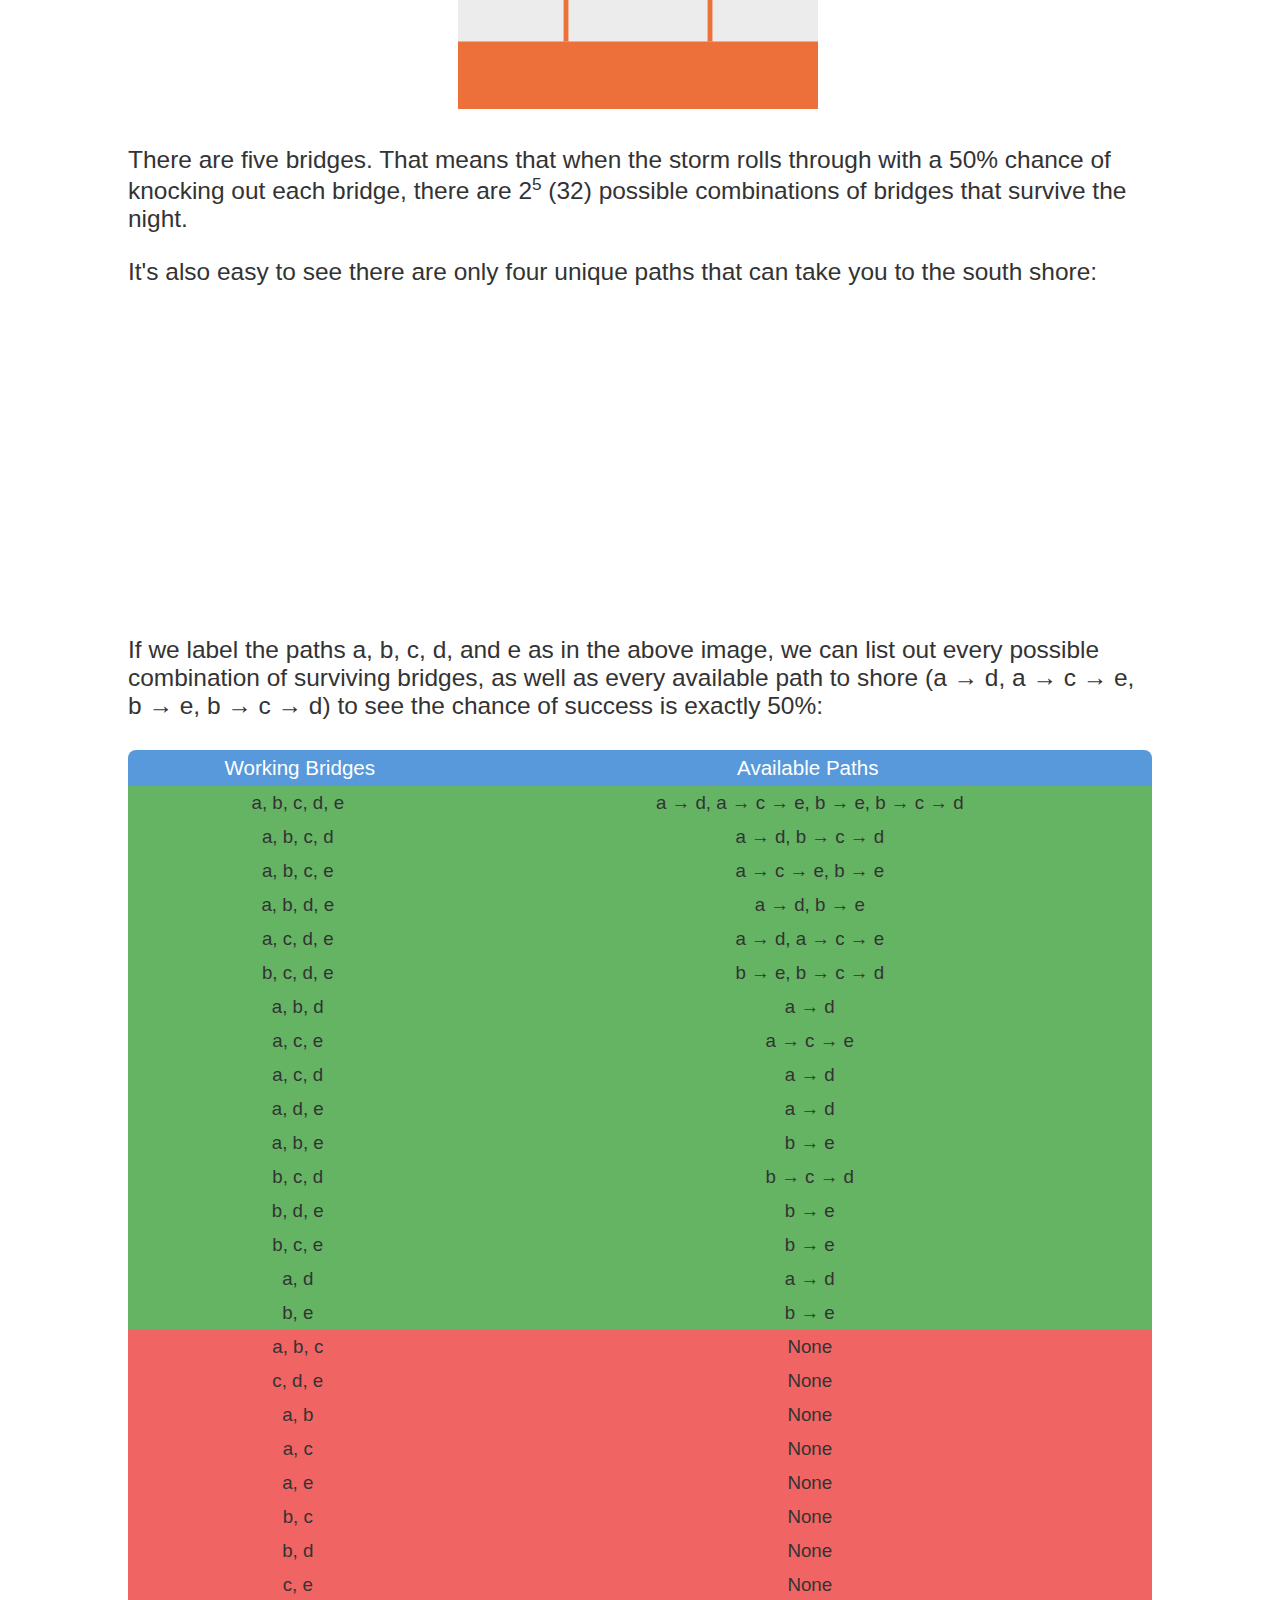
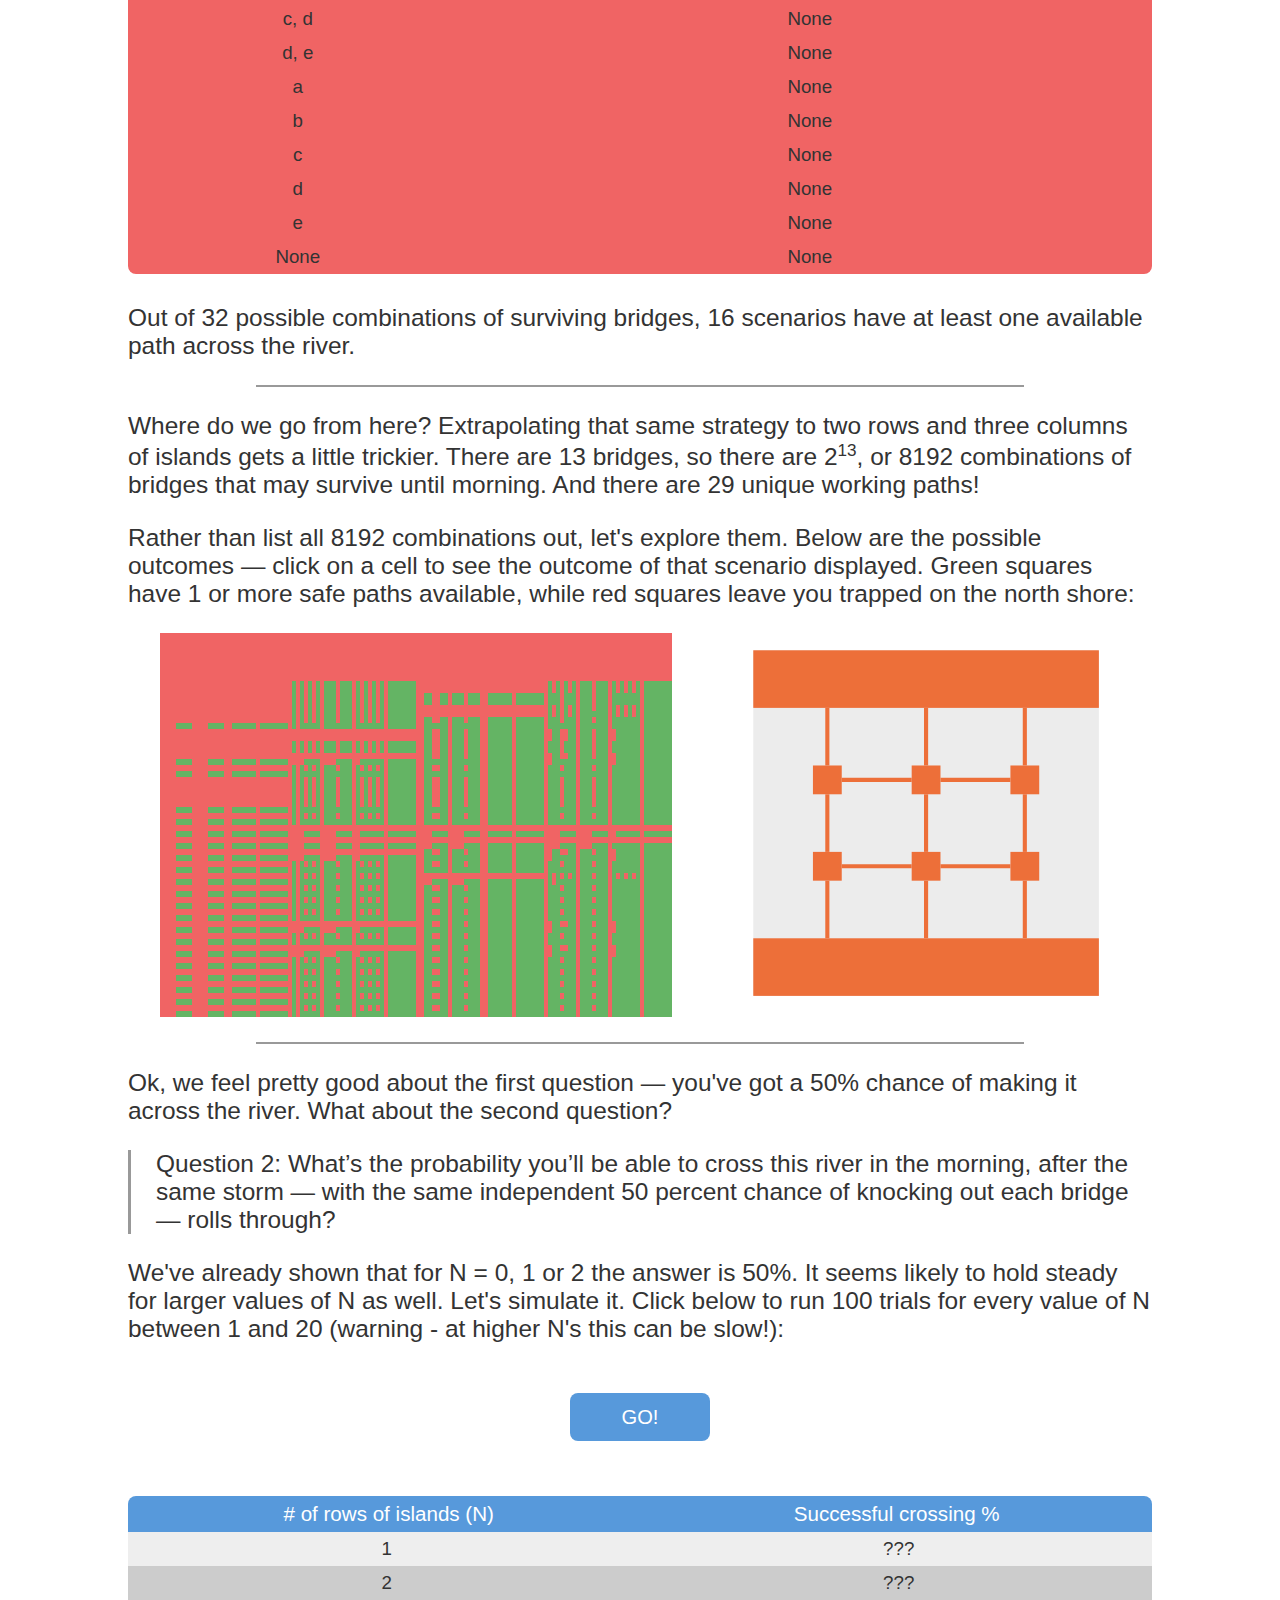
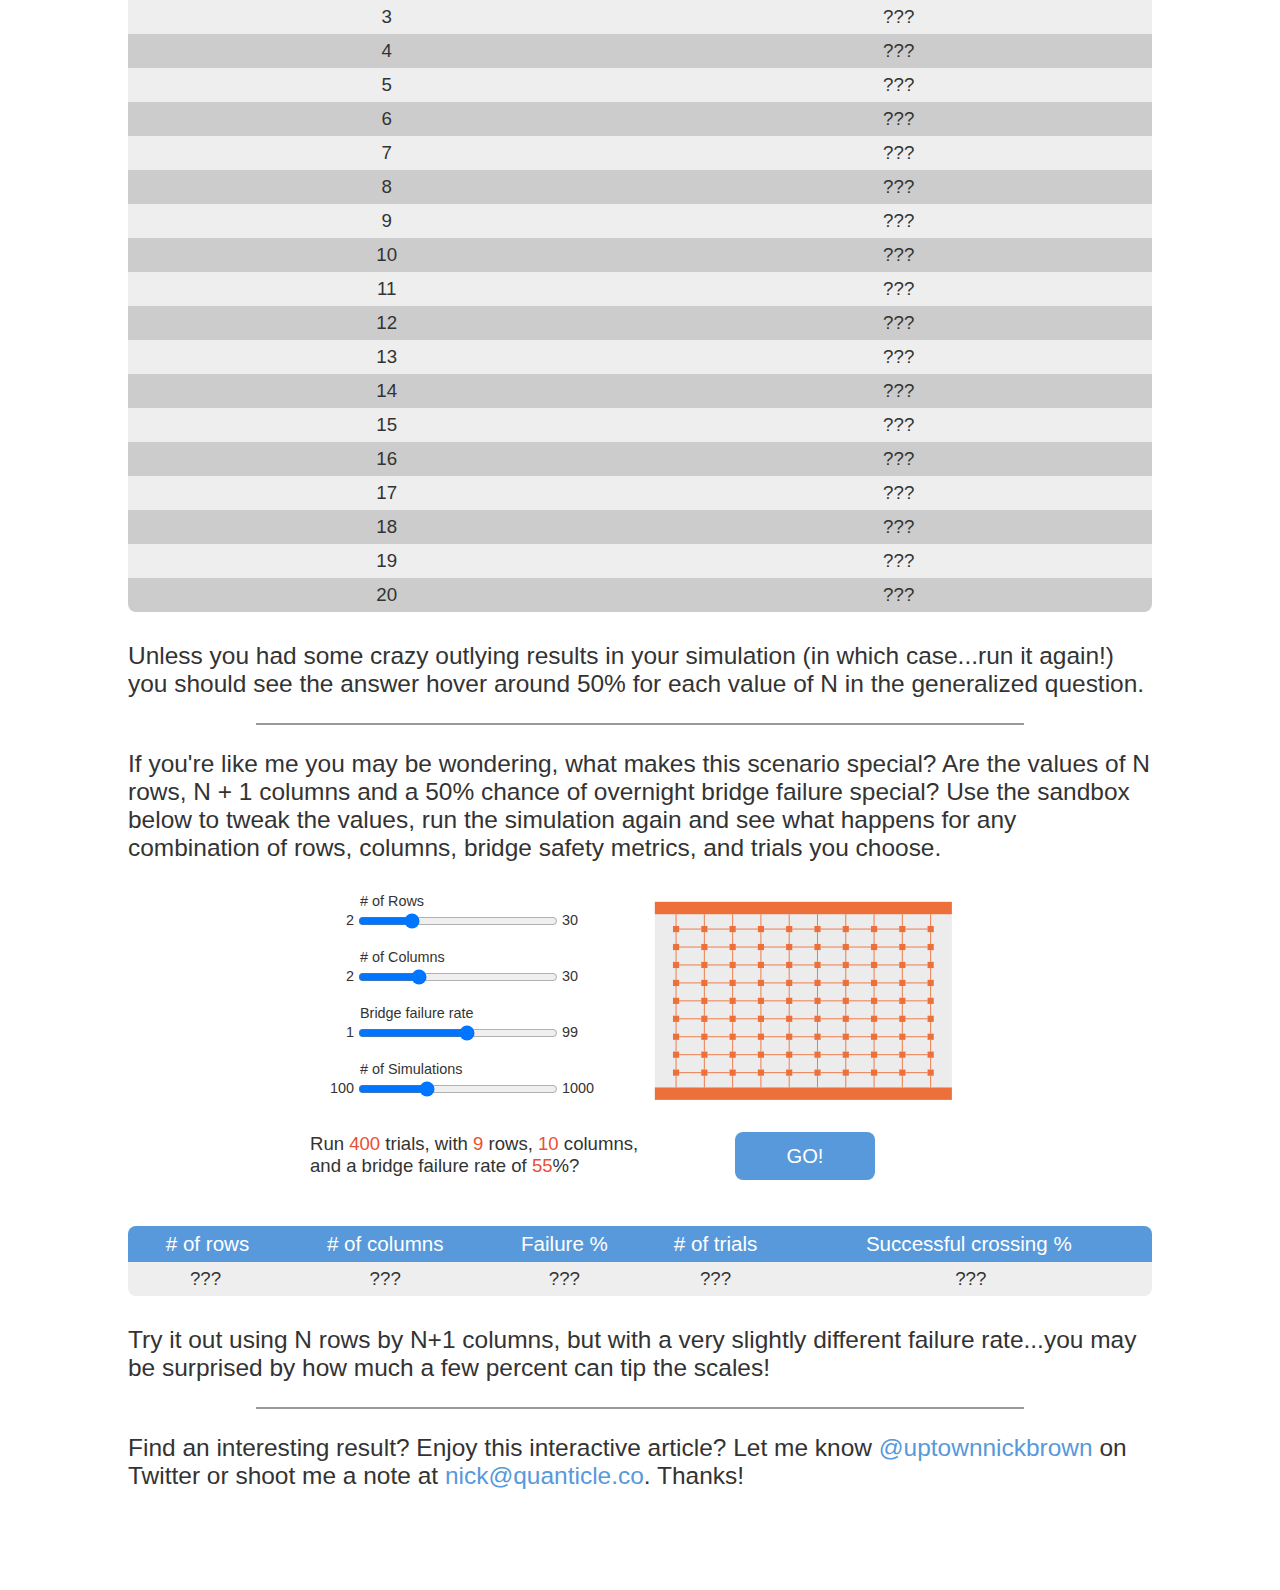
==== commit 004fce05: "Add GA and a favicon" ====
--- a/bridges/index.html
+++ b/bridges/index.html
@@ -2,6 +2,25 @@
 <html>
 
 <head>
+  <link rel="apple-touch-icon" sizes="57x57" href="./assets/apple-icon-57x57.png">
+  <link rel="apple-touch-icon" sizes="60x60" href="./assets/apple-icon-60x60.png">
+  <link rel="apple-touch-icon" sizes="72x72" href="./assets/apple-icon-72x72.png">
+  <link rel="apple-touch-icon" sizes="76x76" href="./assets/apple-icon-76x76.png">
+  <link rel="apple-touch-icon" sizes="114x114" href="./assets/apple-icon-114x114.png">
+  <link rel="apple-touch-icon" sizes="120x120" href="./assets/apple-icon-120x120.png">
+  <link rel="apple-touch-icon" sizes="144x144" href="./assets/apple-icon-144x144.png">
+  <link rel="apple-touch-icon" sizes="152x152" href="./assets/apple-icon-152x152.png">
+  <link rel="apple-touch-icon" sizes="180x180" href="./assets/apple-icon-180x180.png">
+  <link rel="icon" type="image/png" sizes="192x192" href="./assets/android-icon-192x192.png">
+  <link rel="icon" type="image/png" sizes="32x32" href="./assets/favicon-32x32.png">
+  <link rel="icon" type="image/png" sizes="96x96" href="./assets/favicon-96x96.png">
+  <link rel="icon" type="image/png" sizes="16x16" href="./assets/favicon-16x16.png">
+  <link rel="manifest" href="./assets/manifest.json">
+
+  <meta name="msapplication-TileColor" content="#ffffff">
+  <meta name="msapplication-TileImage" content="/ms-icon-144x144.png">
+  <meta name="theme-color" content="#ffffff">
+
   <meta charset="utf-8">
   <meta name="viewport" content="width=720px, initial-scale=1, user-scalable=no">
   <script type="text/javascript" src="./js/jquery-1.9.1.js"></script>
@@ -14,7 +33,7 @@
 
 <body>
   <header>
-    <h1>Can You Cross The River?</h1>
+    <h1>Night Falls. A Storm Rolls In...</h1>
     <h3>
       <a class='twitter' href="https://twitter.com/uptownnickbrown">@uptownnickbrown</a>
     </h3>
@@ -318,6 +337,15 @@
     </section>
   <footer>
 </footer>
+<script>
+  (function(i,s,o,g,r,a,m){i['GoogleAnalyticsObject']=r;i[r]=i[r]||function(){
+  (i[r].q=i[r].q||[]).push(arguments)},i[r].l=1*new Date();a=s.createElement(o),
+  m=s.getElementsByTagName(o)[0];a.async=1;a.src=g;m.parentNode.insertBefore(a,m)
+  })(window,document,'script','//www.google-analytics.com/analytics.js','ga');
+
+  ga('create', 'UA-61422873-1', 'auto');
+  ga('send', 'pageview');
+</script>
 </body>
 
 </html>
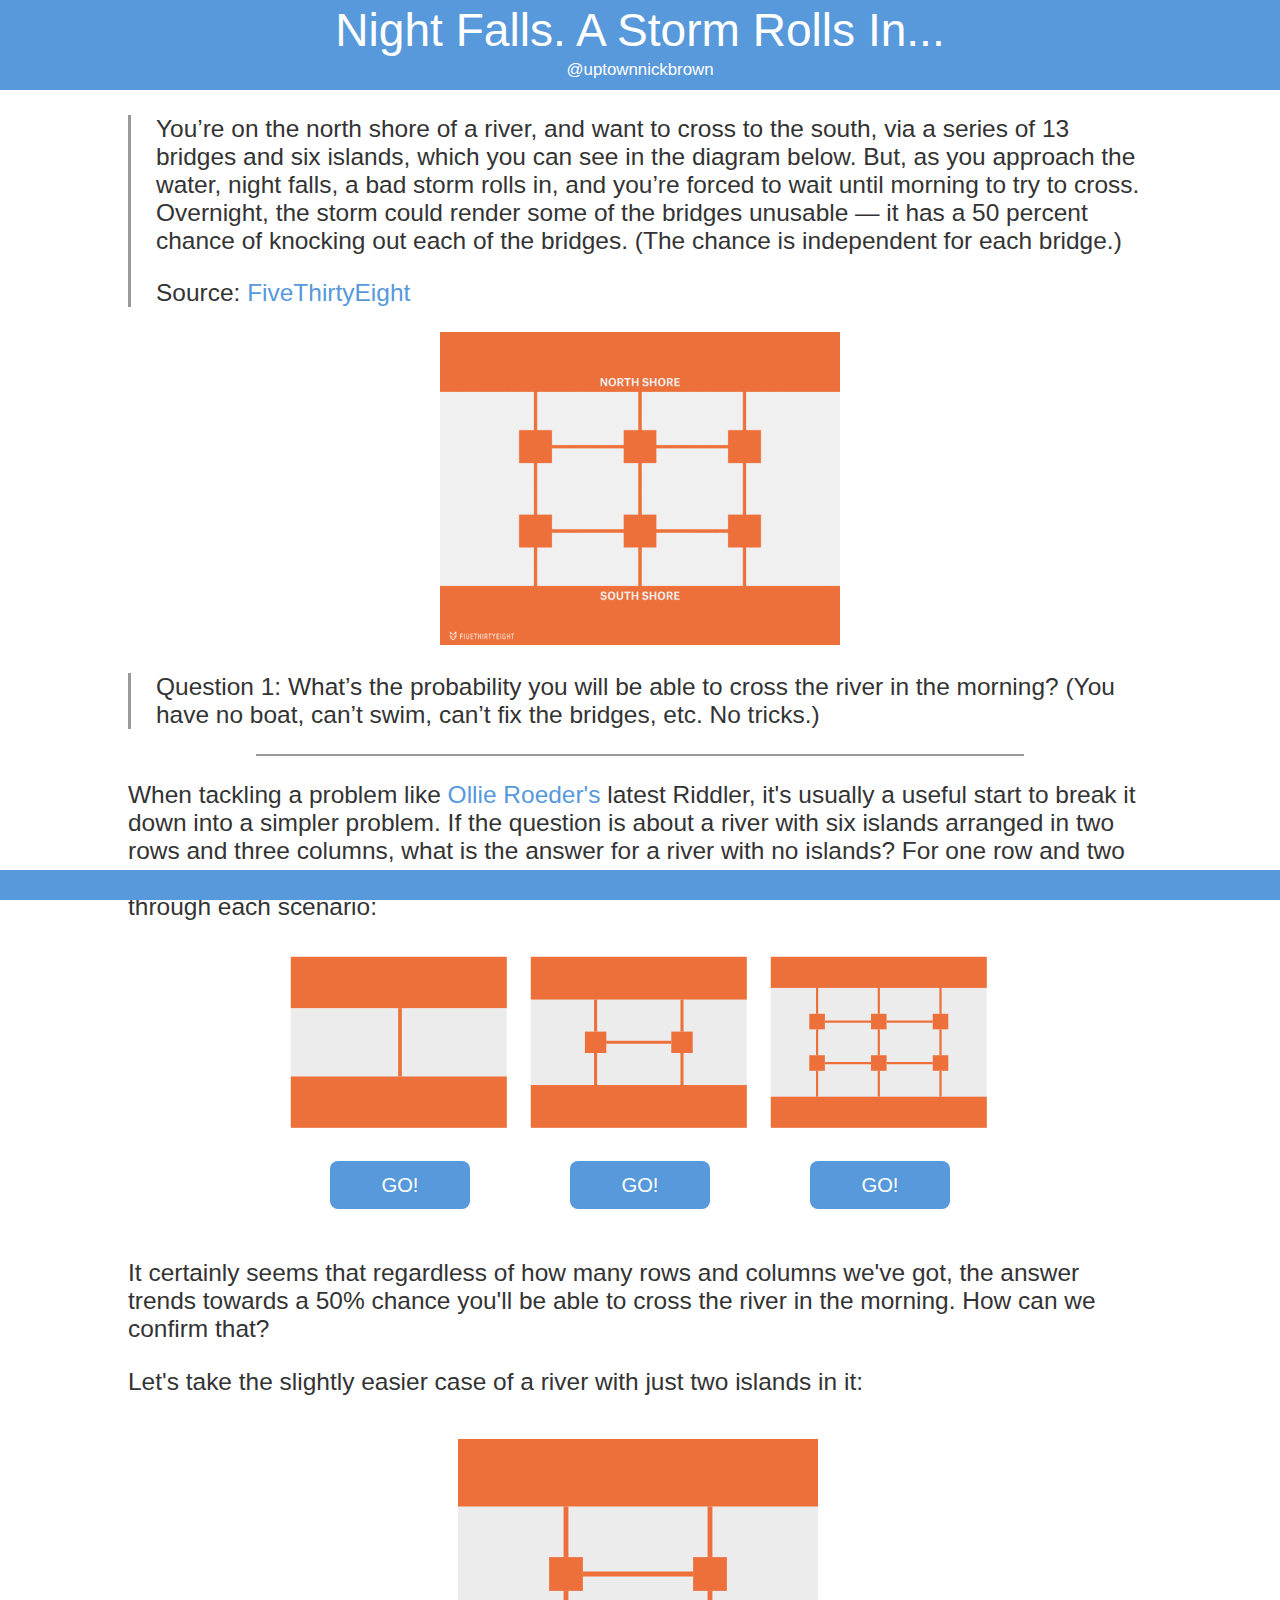
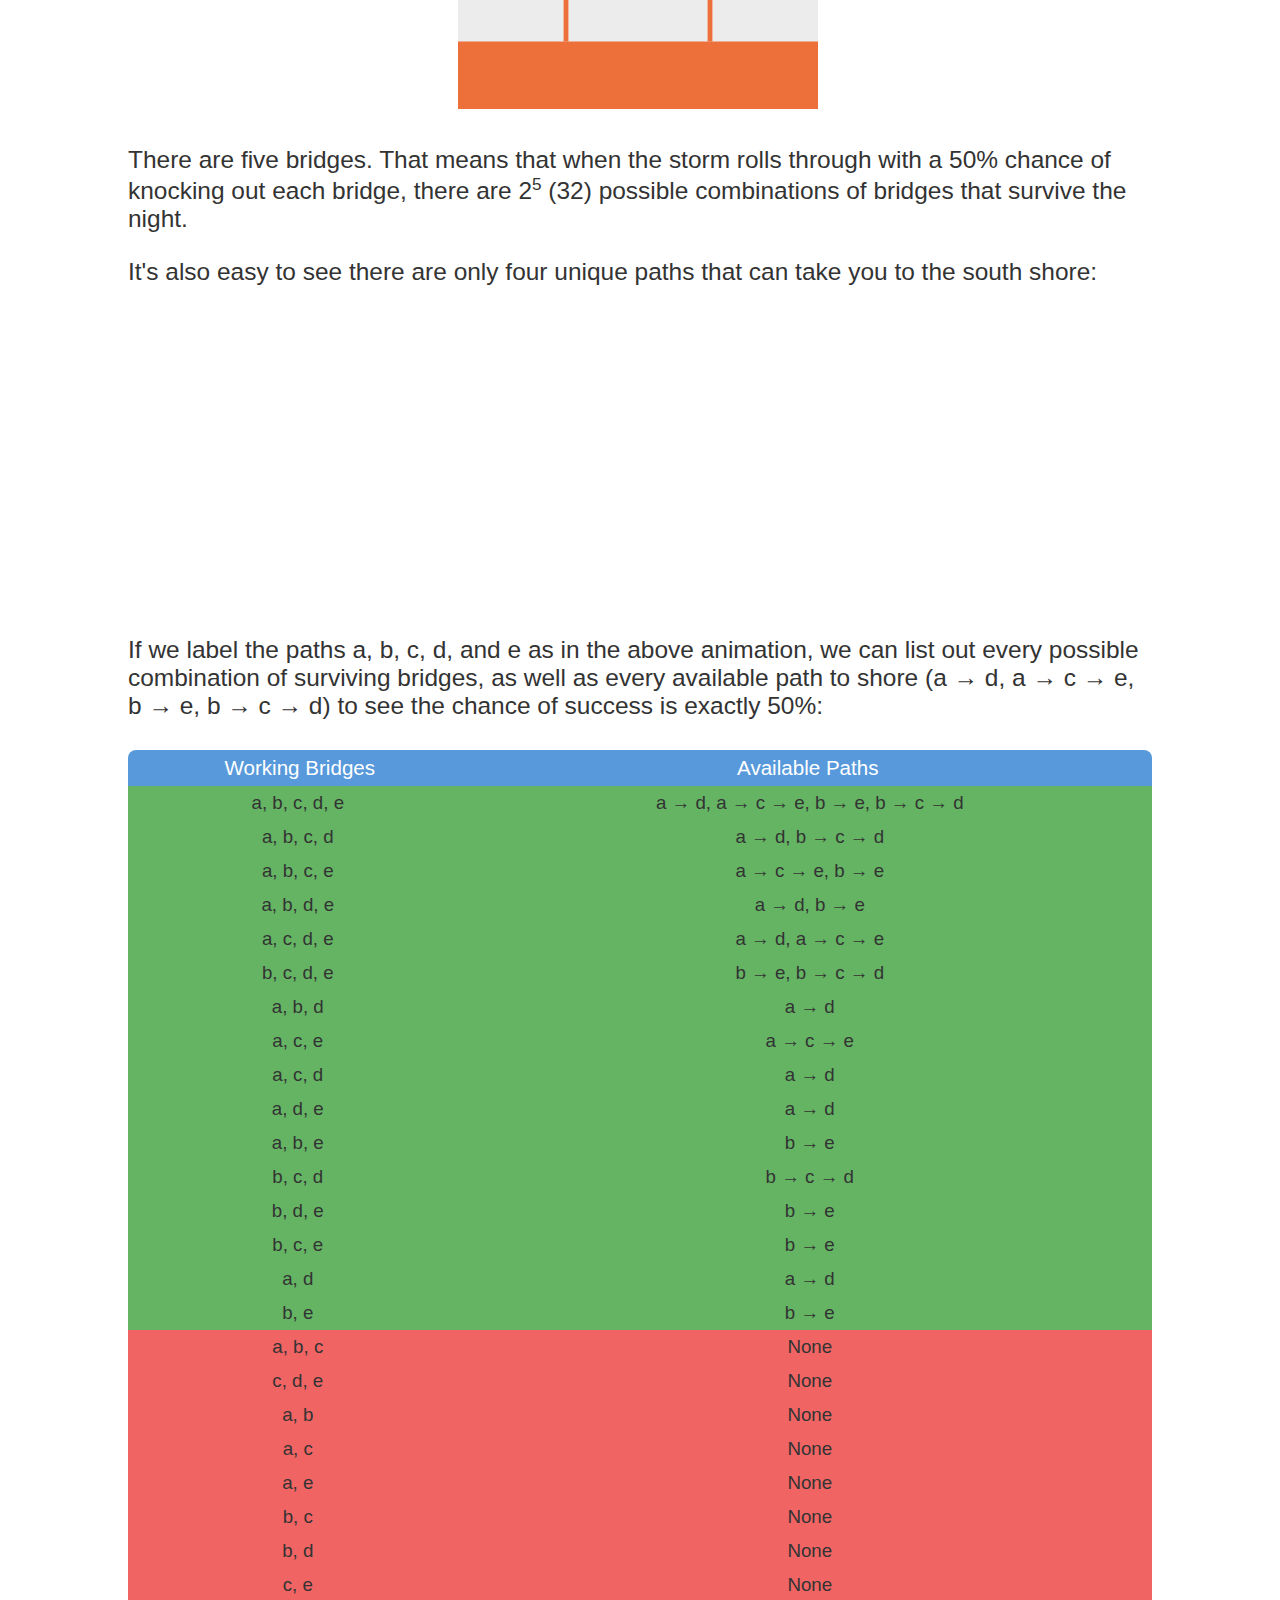
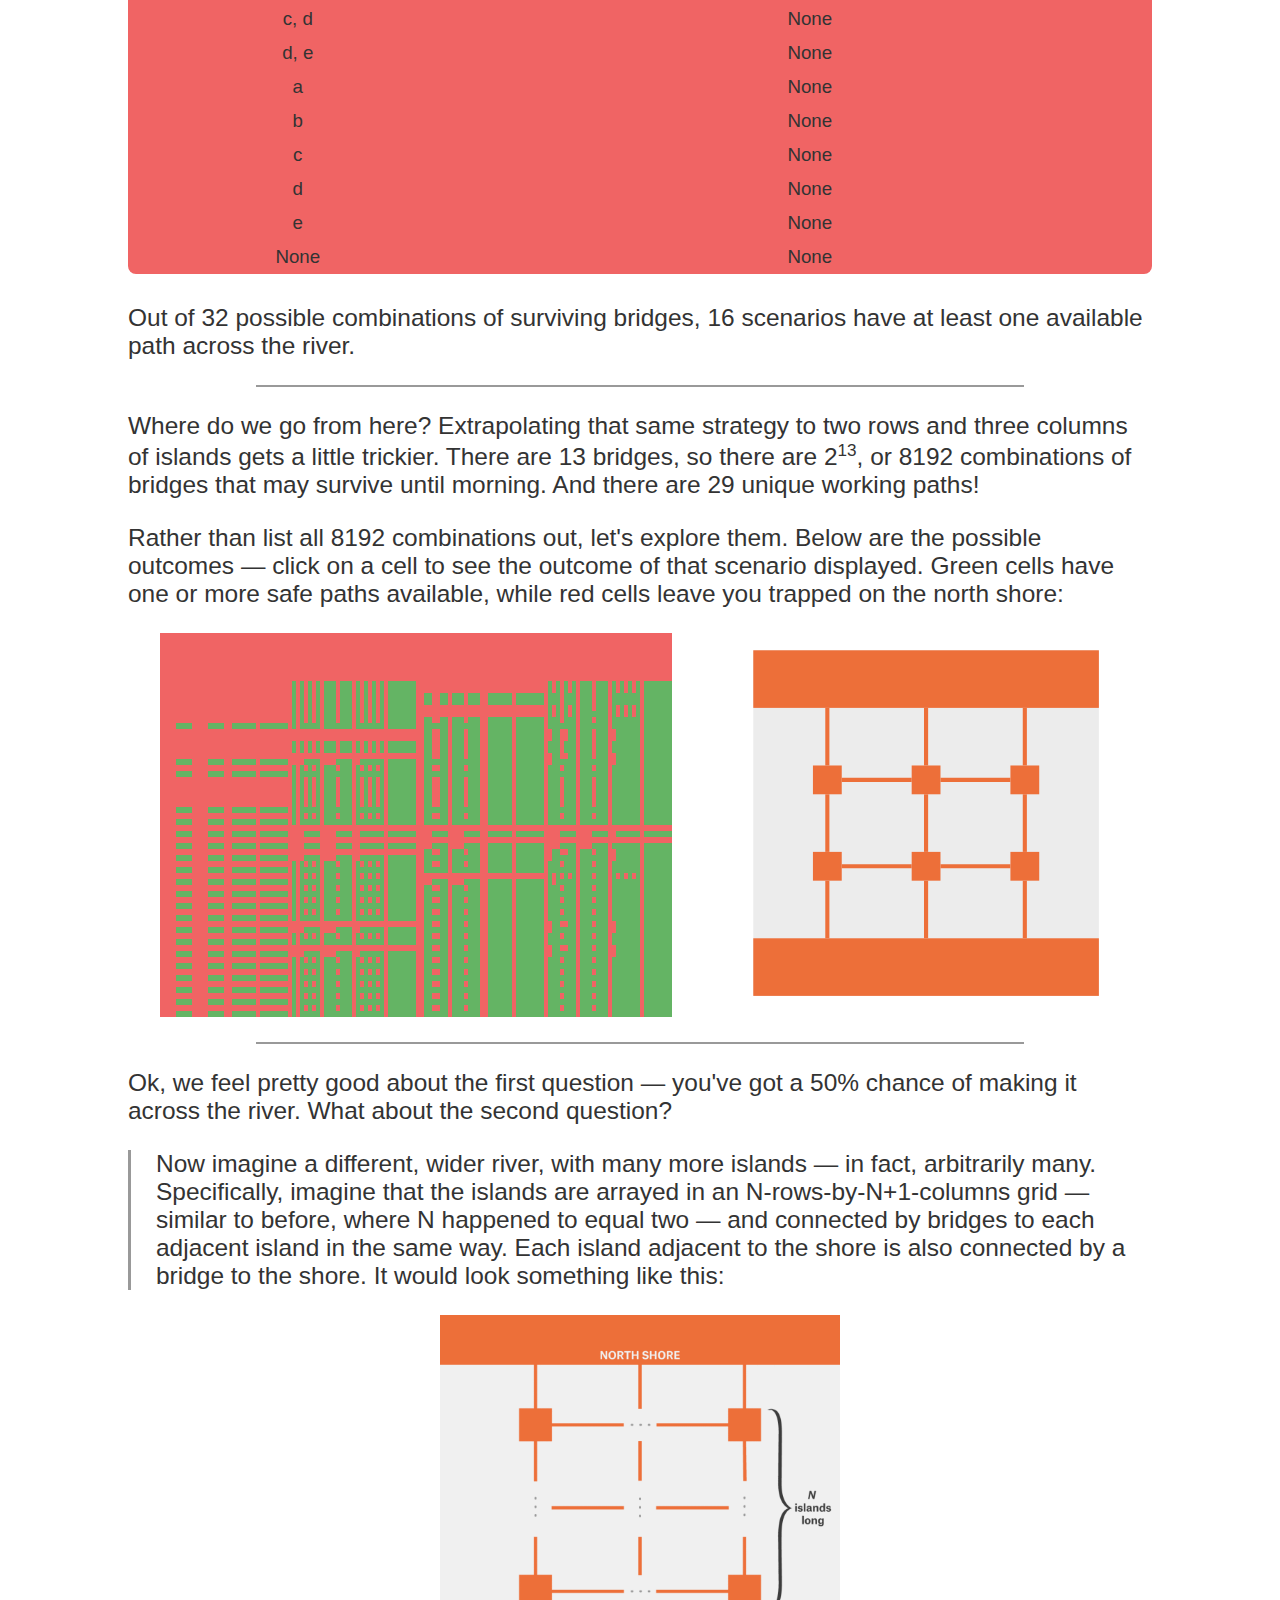
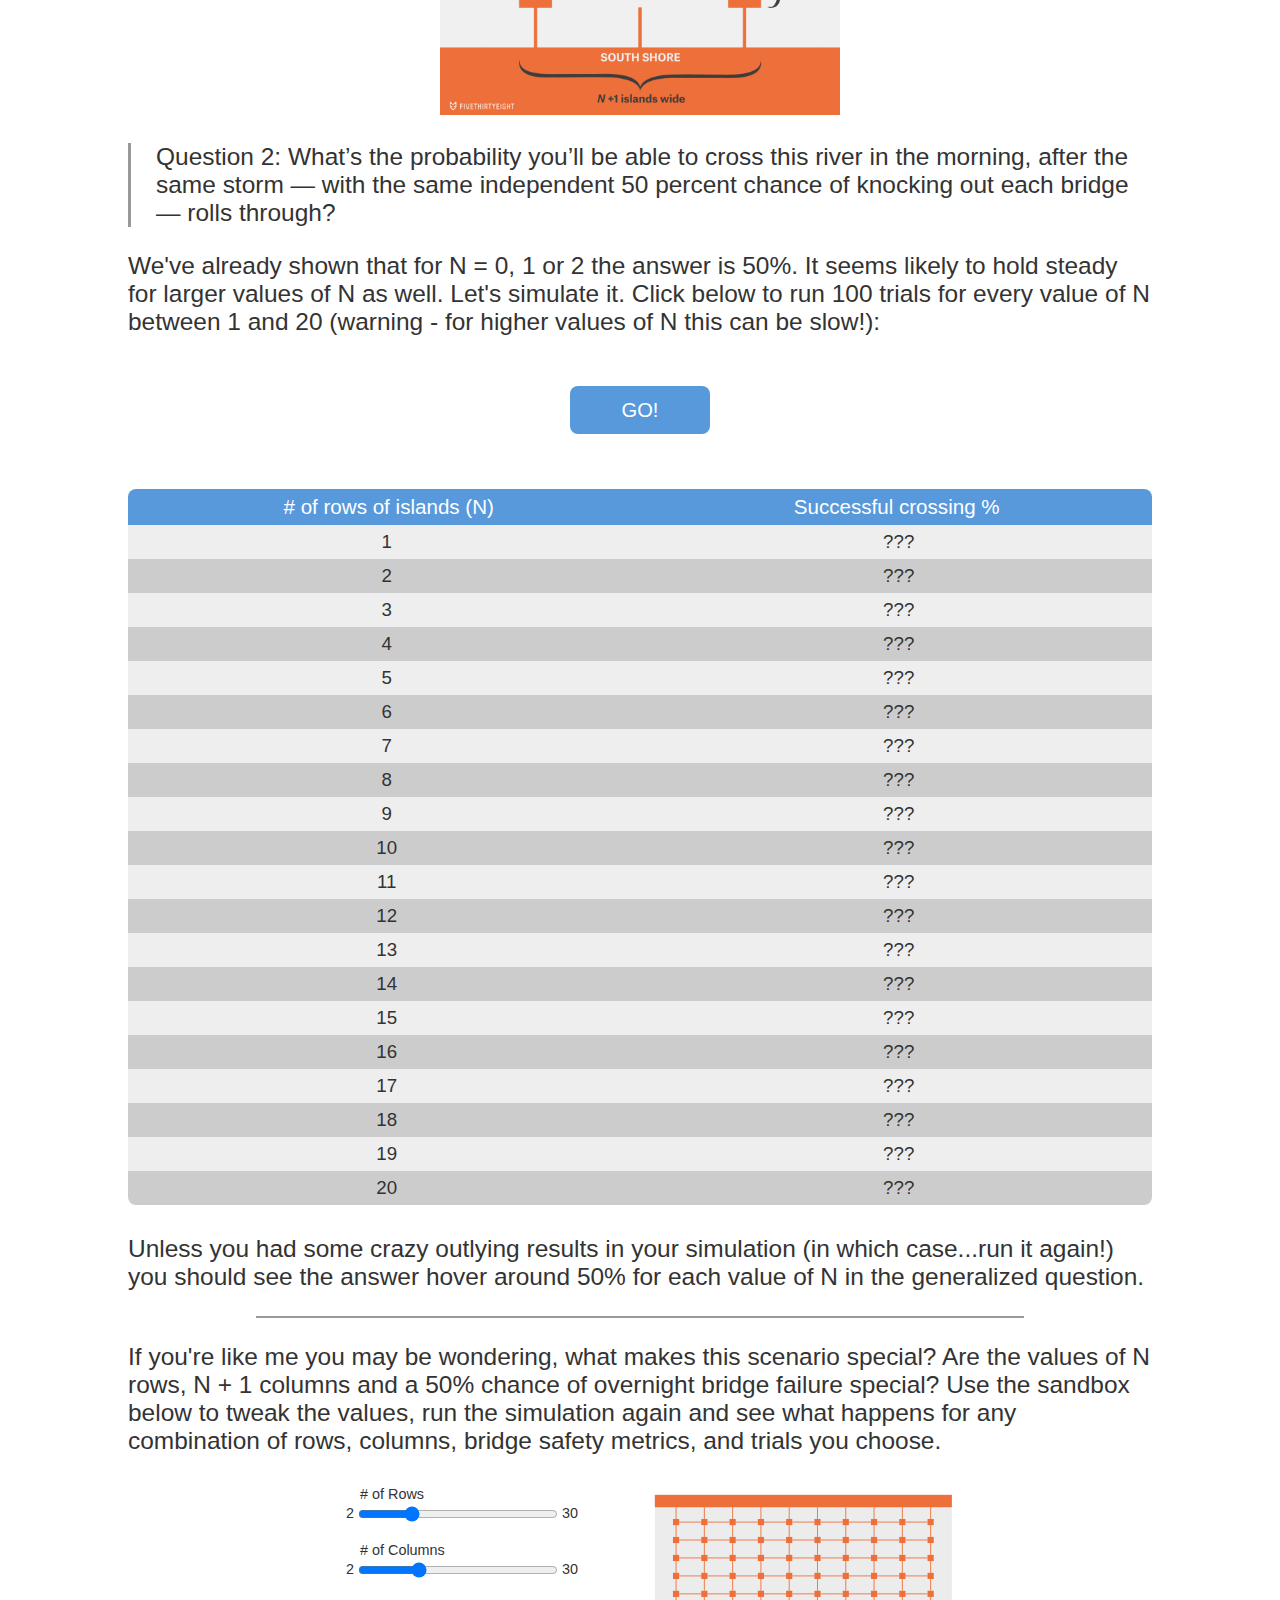
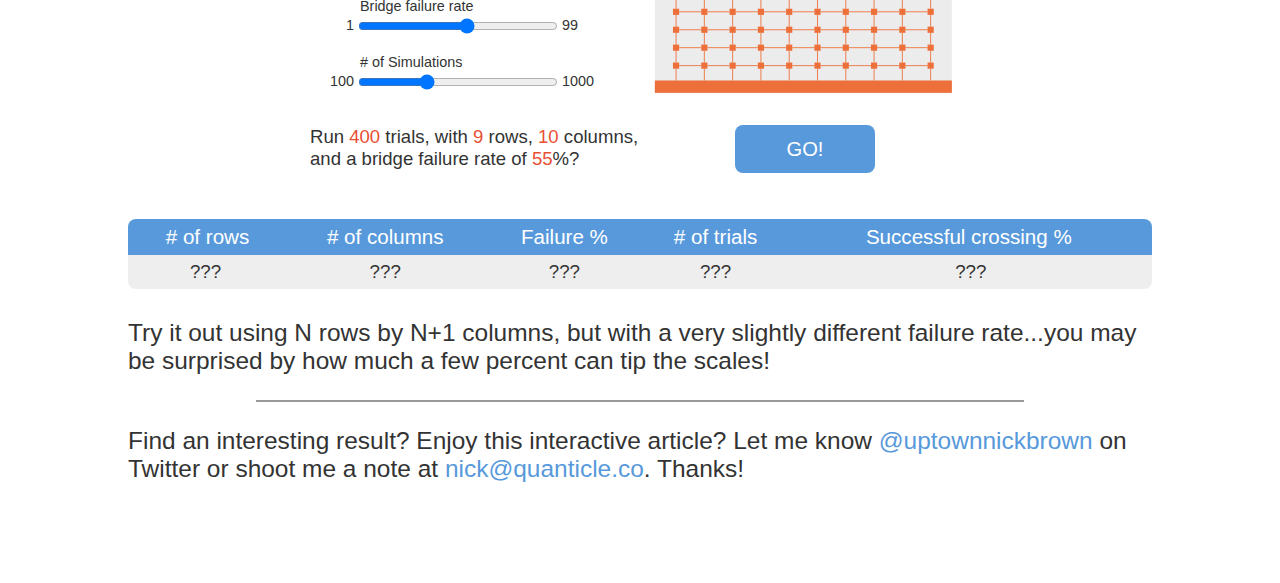
==== commit b8c5ab3e: "Edits" ====
--- a/bridges/index.html
+++ b/bridges/index.html
@@ -22,7 +22,7 @@
   <meta name="theme-color" content="#ffffff">
 
   <meta charset="utf-8">
-  <meta name="viewport" content="width=720px, initial-scale=1, user-scalable=no">
+  <meta name="viewport" content="width=device-width, initial-scale=1, user-scalable=no">
   <script type="text/javascript" src="./js/jquery-1.9.1.js"></script>
   <script type="text/javascript" src="./js/graphlib.js"></script>
   <script type="text/javascript" src="./js/heap.js"></script>
@@ -95,7 +95,7 @@
           </div>
         </div>
       </div>
-      <p class='copy'>If we label the paths a, b, c, d, and e as in the above image, we can list out every possible combination of surviving bridges, as well as every available path to shore (a → d, a → c → e, b → e, b → c → d) to see the chance of success is exactly 50%:</p>
+      <p class='copy'>If we label the paths a, b, c, d, and e as in the above animation, we can list out every possible combination of surviving bridges, as well as every available path to shore (a → d, a → c → e, b → e, b → c → d) to see the chance of success is exactly 50%:</p>
       <table class='resultTable'>
         <thead>
 
@@ -150,7 +150,7 @@
           </div>
         </div>
       </div> -->
-      <p class='copy'>Rather than list all 8192 combinations out, let's explore them. Below are the possible outcomes — click on a cell to see the outcome of that scenario displayed. Green squares have 1 or more safe paths available, while red squares leave you trapped on the north shore:</p>
+      <p class='copy'>Rather than list all 8192 combinations out, let's explore them. Below are the possible outcomes — click on a cell to see the outcome of that scenario displayed. Green cells have one or more safe paths available, while red cells leave you trapped on the north shore:</p>
       <div class='twoCharts'>
         <div class='allCombos'>
         </div>
@@ -162,9 +162,15 @@
     <section id='question-2'>
       <p class='copy'>Ok, we feel pretty good about the first question — you've got a 50% chance of making it across the river. What about the second question?</p>
       <blockquote>
+        Now imagine a different, wider river, with many more islands — in fact, arbitrarily many. Specifically, imagine that the islands are arrayed in an N-rows-by-N+1-columns grid — similar to before, where N happened to equal two — and connected by bridges to each adjacent island in the same way. Each island adjacent to the shore is also connected by a bridge to the shore. It would look something like this:
+      </blockquote>
+      <div class='introChart'>
+        <img src='n-bridges.png'>
+      </div>
+      <blockquote>
         Question 2: What’s the probability you’ll be able to cross this river in the morning, after the same storm — with the same independent 50 percent chance of knocking out each bridge — rolls through?
       </blockquote>
-      <p class='copy'>We've already shown that for N = 0, 1 or 2 the answer is 50%. It seems likely to hold steady for larger values of N as well. Let's simulate it. Click below to run 100 trials for every value of N between 1 and 20 (warning - at higher N's this can be slow!):</p>
+      <p class='copy'>We've already shown that for N = 0, 1 or 2 the answer is 50%. It seems likely to hold steady for larger values of N as well. Let's simulate it. Click below to run 100 trials for every value of N between 1 and 20 (warning - for higher values of N this can be slow!):</p>
       <div class="buttonBank">
         <button class="button goRedo go">Go!</button>
       </div>
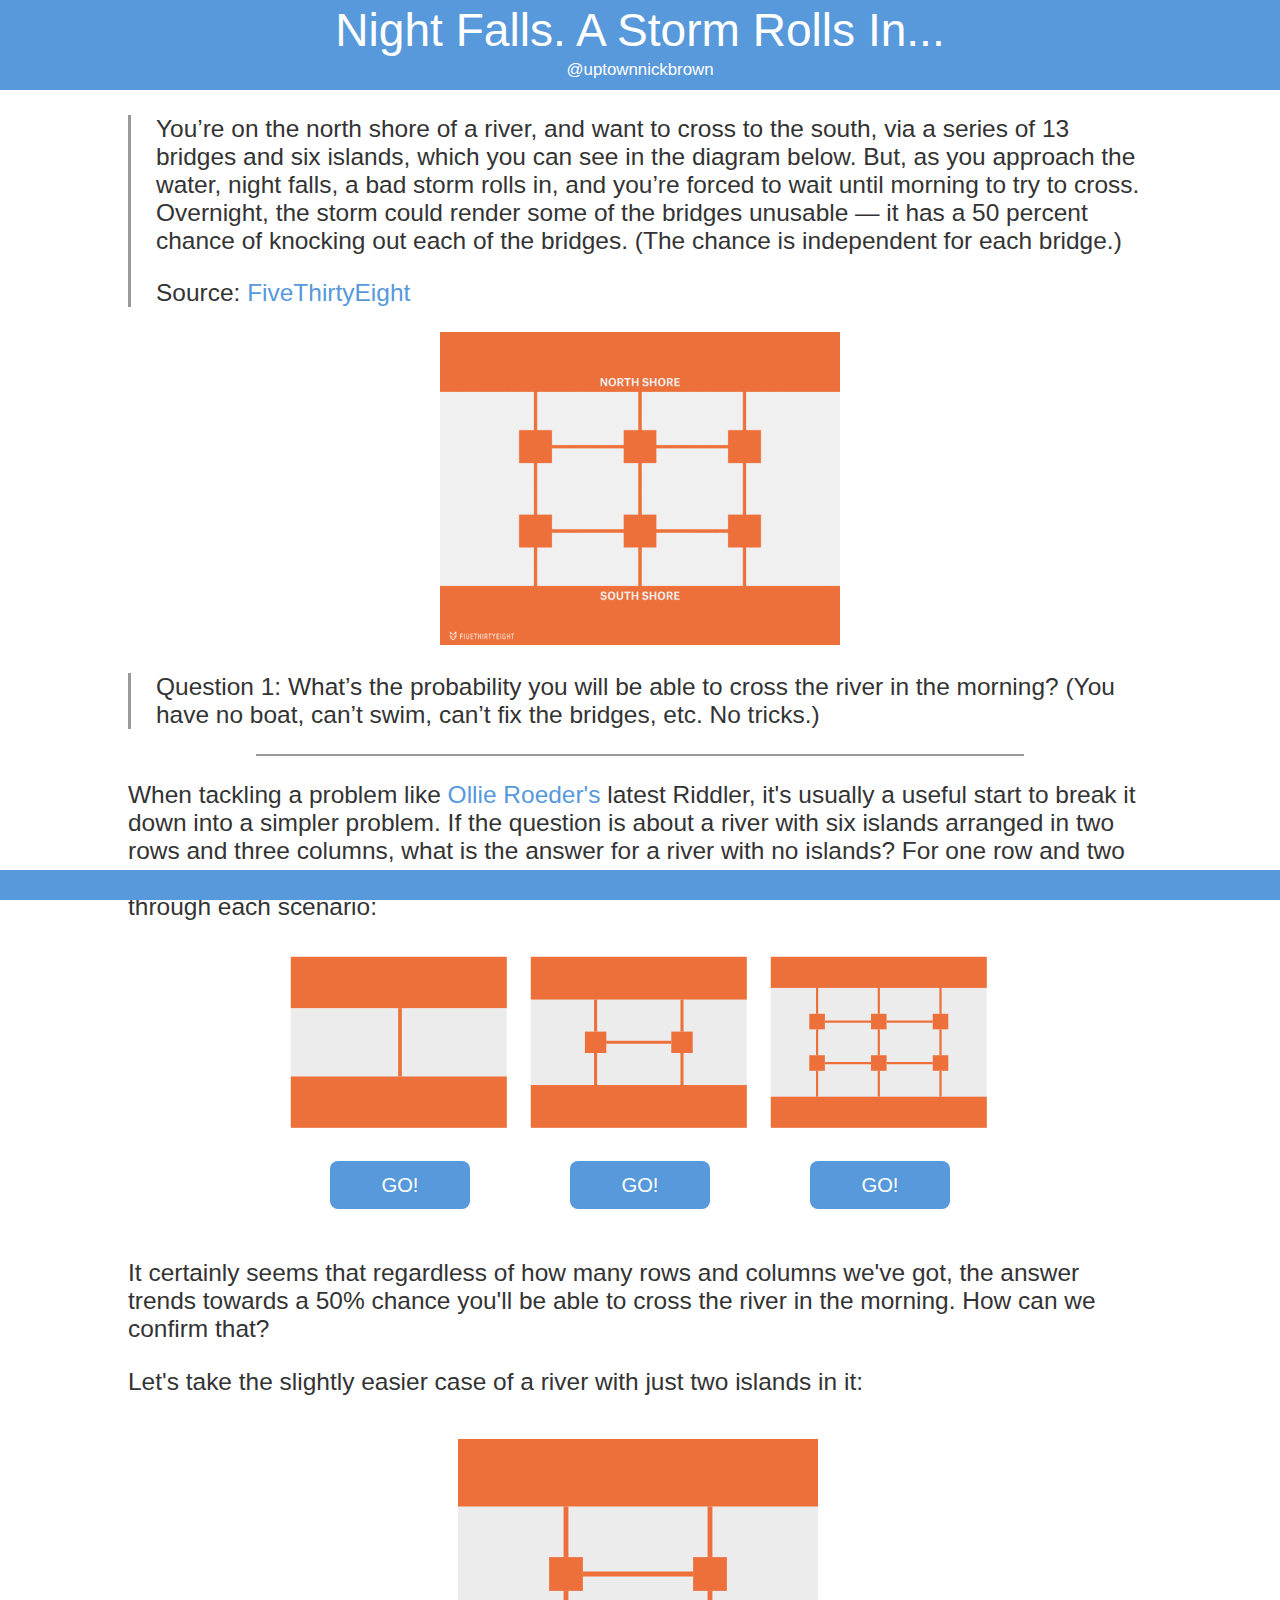
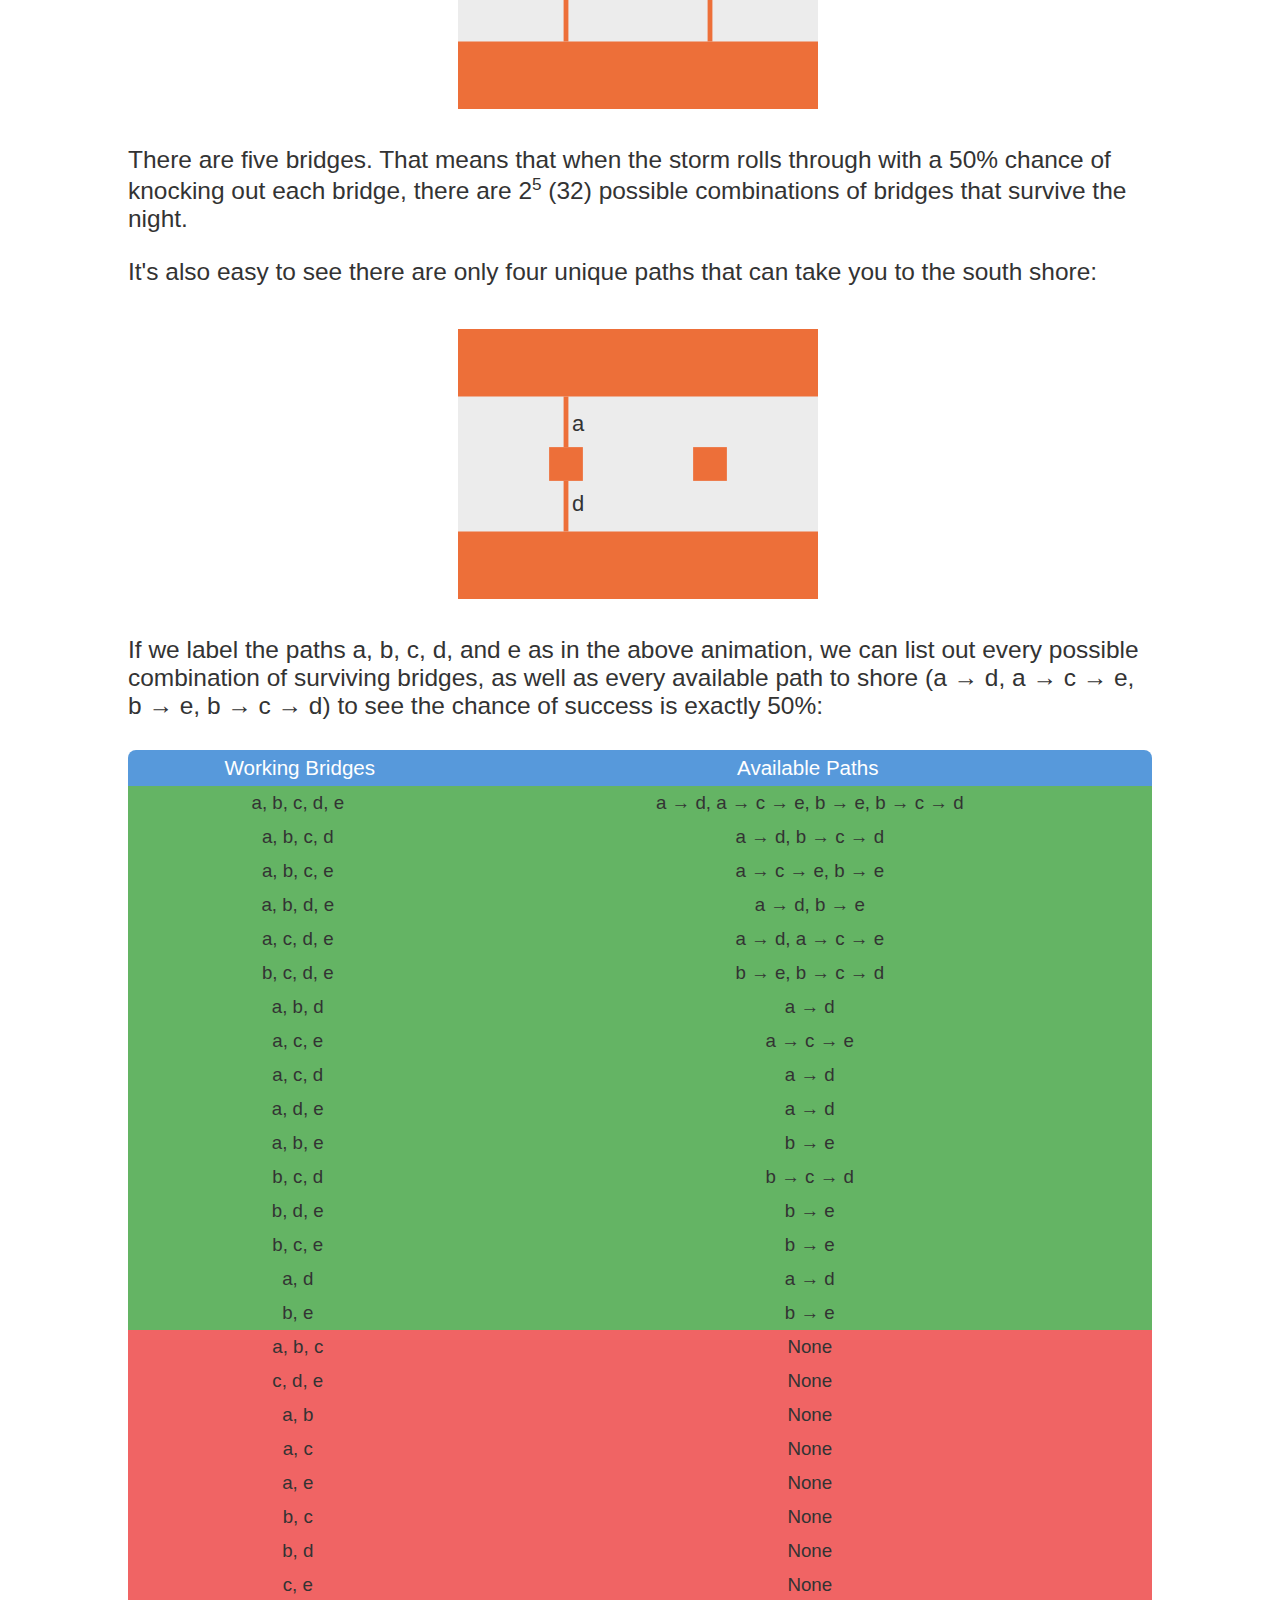
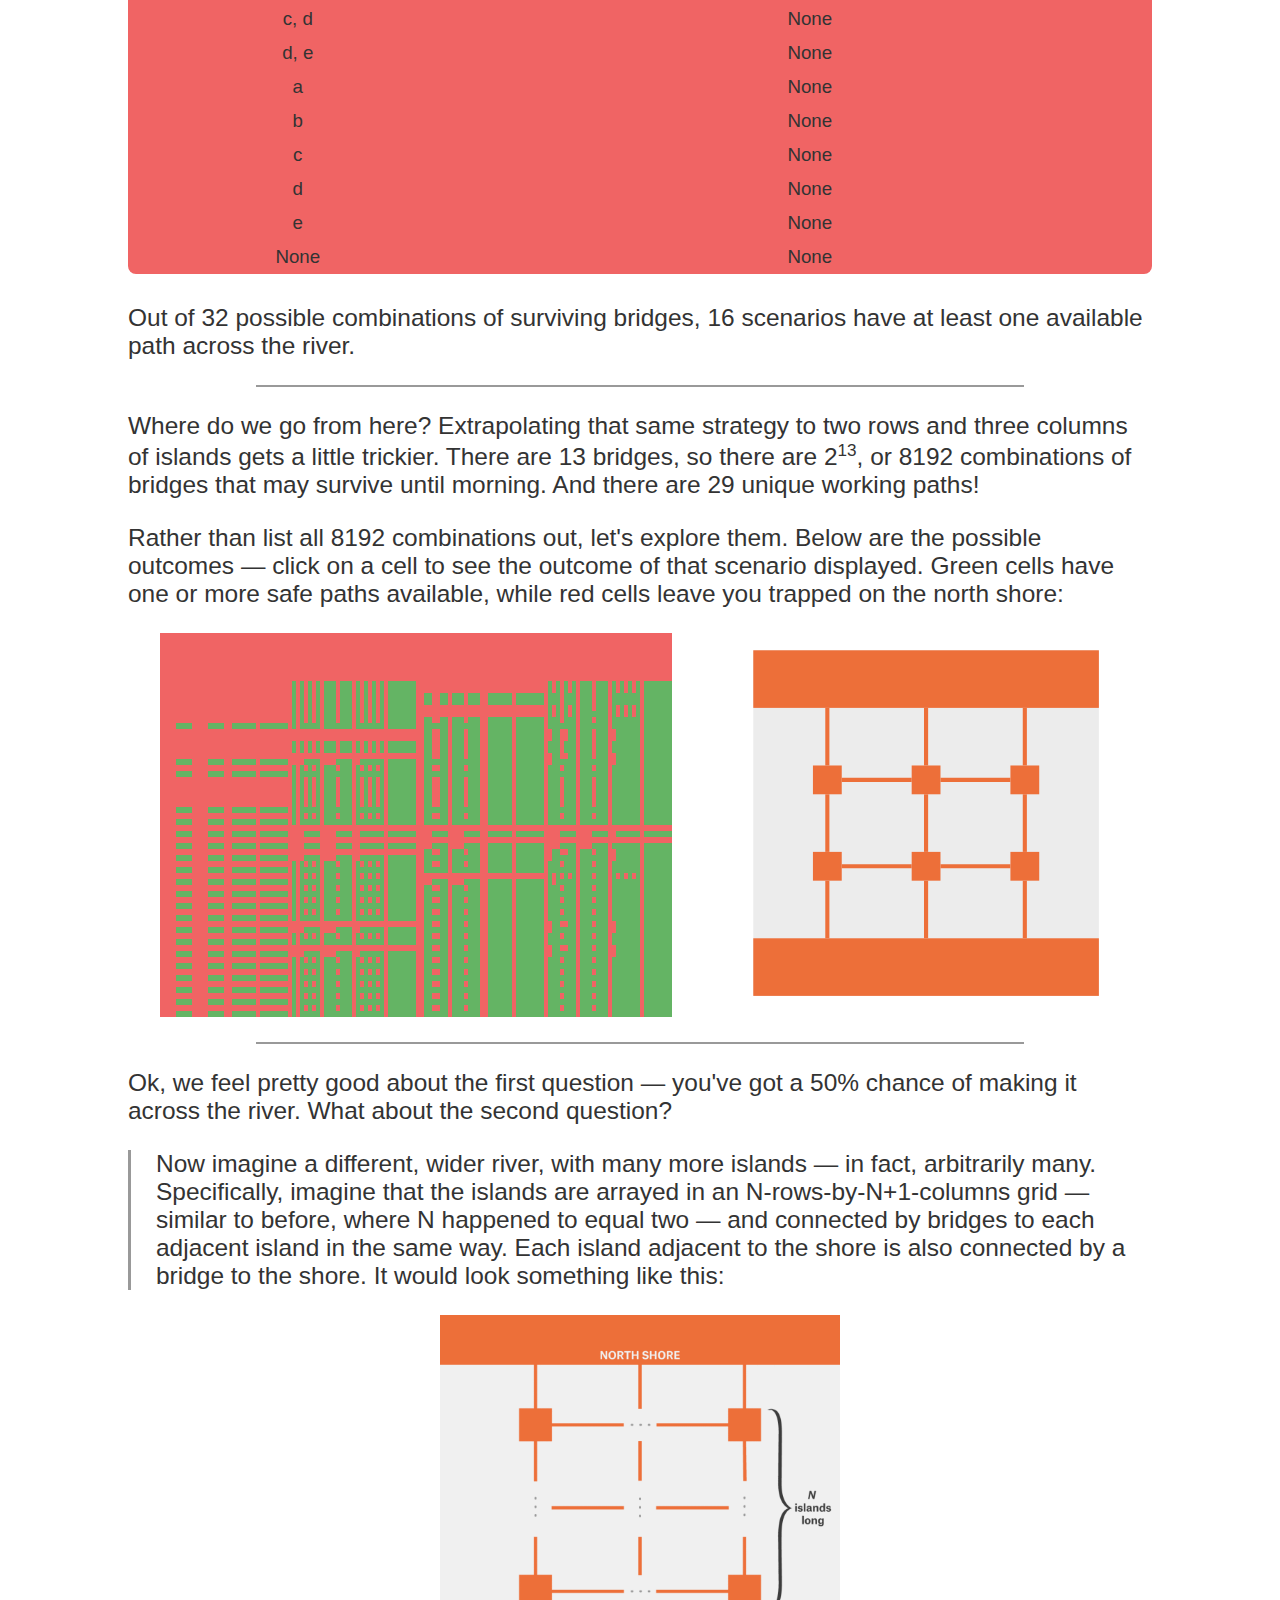
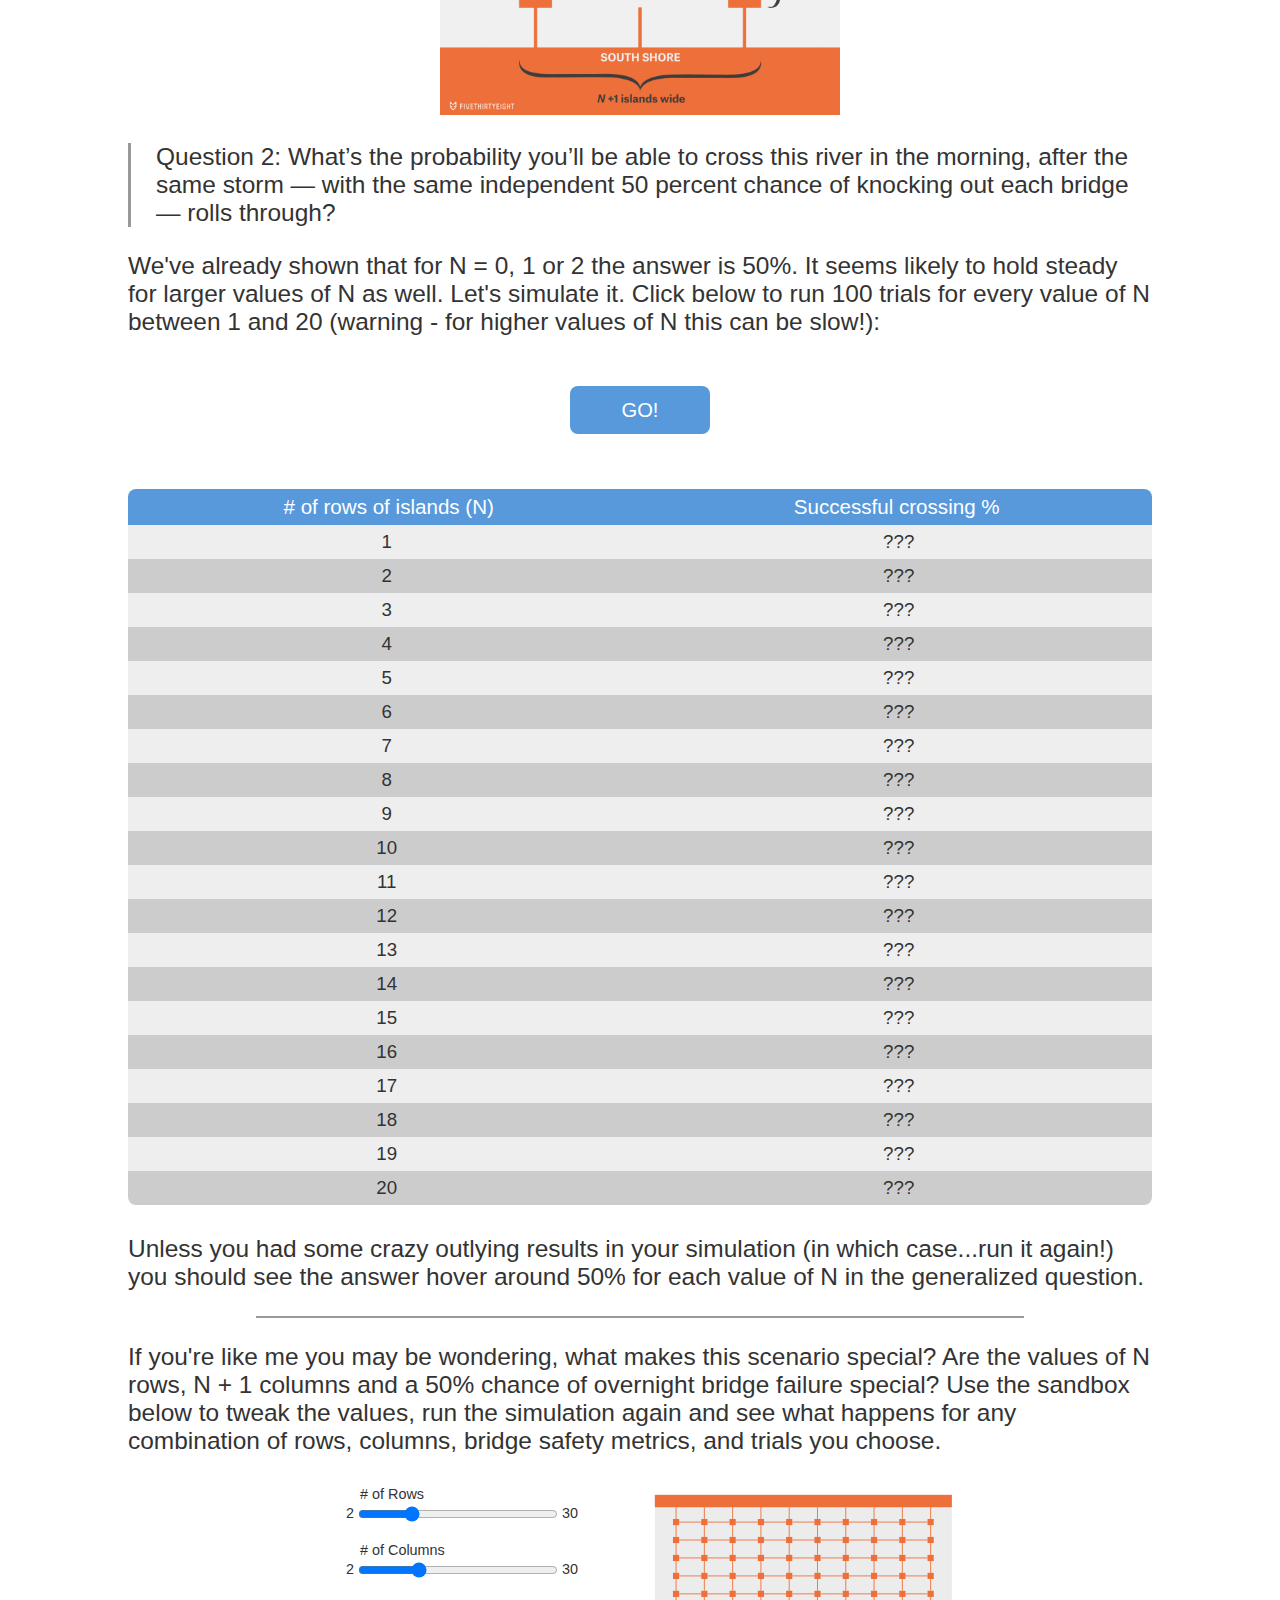
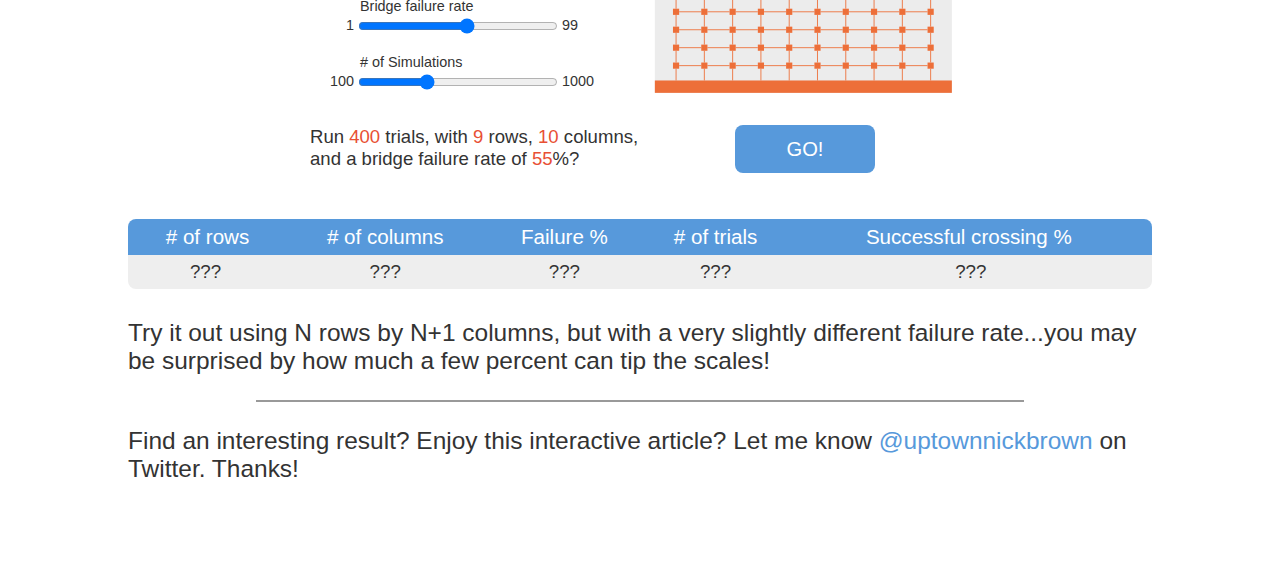
==== commit 32ee8e3f: "Update favicons and templates" ====
--- a/bridges/index.html
+++ b/bridges/index.html
@@ -2,26 +2,12 @@
 <html>
 
 <head>
-  <link rel="apple-touch-icon" sizes="57x57" href="./assets/apple-icon-57x57.png">
-  <link rel="apple-touch-icon" sizes="60x60" href="./assets/apple-icon-60x60.png">
-  <link rel="apple-touch-icon" sizes="72x72" href="./assets/apple-icon-72x72.png">
-  <link rel="apple-touch-icon" sizes="76x76" href="./assets/apple-icon-76x76.png">
-  <link rel="apple-touch-icon" sizes="114x114" href="./assets/apple-icon-114x114.png">
-  <link rel="apple-touch-icon" sizes="120x120" href="./assets/apple-icon-120x120.png">
-  <link rel="apple-touch-icon" sizes="144x144" href="./assets/apple-icon-144x144.png">
-  <link rel="apple-touch-icon" sizes="152x152" href="./assets/apple-icon-152x152.png">
-  <link rel="apple-touch-icon" sizes="180x180" href="./assets/apple-icon-180x180.png">
-  <link rel="icon" type="image/png" sizes="192x192" href="./assets/android-icon-192x192.png">
+  <meta http-equiv="Content-Type" content="text/html;charset=utf-8">
+  <meta name="description" content="Nick Brown | Projects, articles, talks, &amp; code">
+  <meta name="author" content="Nick Brown">
+  <meta name="robots" content="index, follow">
   <link rel="icon" type="image/png" sizes="32x32" href="./assets/favicon-32x32.png">
-  <link rel="icon" type="image/png" sizes="96x96" href="./assets/favicon-96x96.png">
   <link rel="icon" type="image/png" sizes="16x16" href="./assets/favicon-16x16.png">
-  <link rel="manifest" href="./assets/manifest.json">
-
-  <meta name="msapplication-TileColor" content="#ffffff">
-  <meta name="msapplication-TileImage" content="/ms-icon-144x144.png">
-  <meta name="theme-color" content="#ffffff">
-
-  <meta charset="utf-8">
   <meta name="viewport" content="width=device-width, initial-scale=1, user-scalable=no">
   <script type="text/javascript" src="./js/jquery-1.9.1.js"></script>
   <script type="text/javascript" src="./js/graphlib.js"></script>
@@ -338,7 +324,7 @@
         </div>
         <p class='copy '>Try it out using N rows by N+1 columns, but with a very slightly different failure rate...you may be surprised by how much a few percent can tip the scales!</p>
         <hr/>
-      <p class='copy '>Find an interesting result? Enjoy this interactive article? Let me know <a target="_blank"  class='twitter' href="https://twitter.com/uptownnickbrown">@uptownnickbrown</a> on Twitter or shoot me a note at <a id='twitter' href="mailto:nick@quanticle.co">nick@quanticle.co</a>. Thanks!</p>
+      <p class='copy '>Find an interesting result? Enjoy this interactive article? Let me know <a target="_blank"  class='twitter' href="https://twitter.com/uptownnickbrown">@uptownnickbrown</a> on Twitter. Thanks!</p>
 
     </section>
   <footer>
@@ -347,10 +333,11 @@
   (function(i,s,o,g,r,a,m){i['GoogleAnalyticsObject']=r;i[r]=i[r]||function(){
   (i[r].q=i[r].q||[]).push(arguments)},i[r].l=1*new Date();a=s.createElement(o),
   m=s.getElementsByTagName(o)[0];a.async=1;a.src=g;m.parentNode.insertBefore(a,m)
-  })(window,document,'script','//www.google-analytics.com/analytics.js','ga');
-
-  ga('create', 'UA-61422873-1', 'auto');
+  })(window,document,'script','https://www.google-analytics.com/analytics.js','ga');
+
+  ga('create', 'UA-61422873-2', 'auto');
   ga('send', 'pageview');
+
 </script>
 </body>
 
